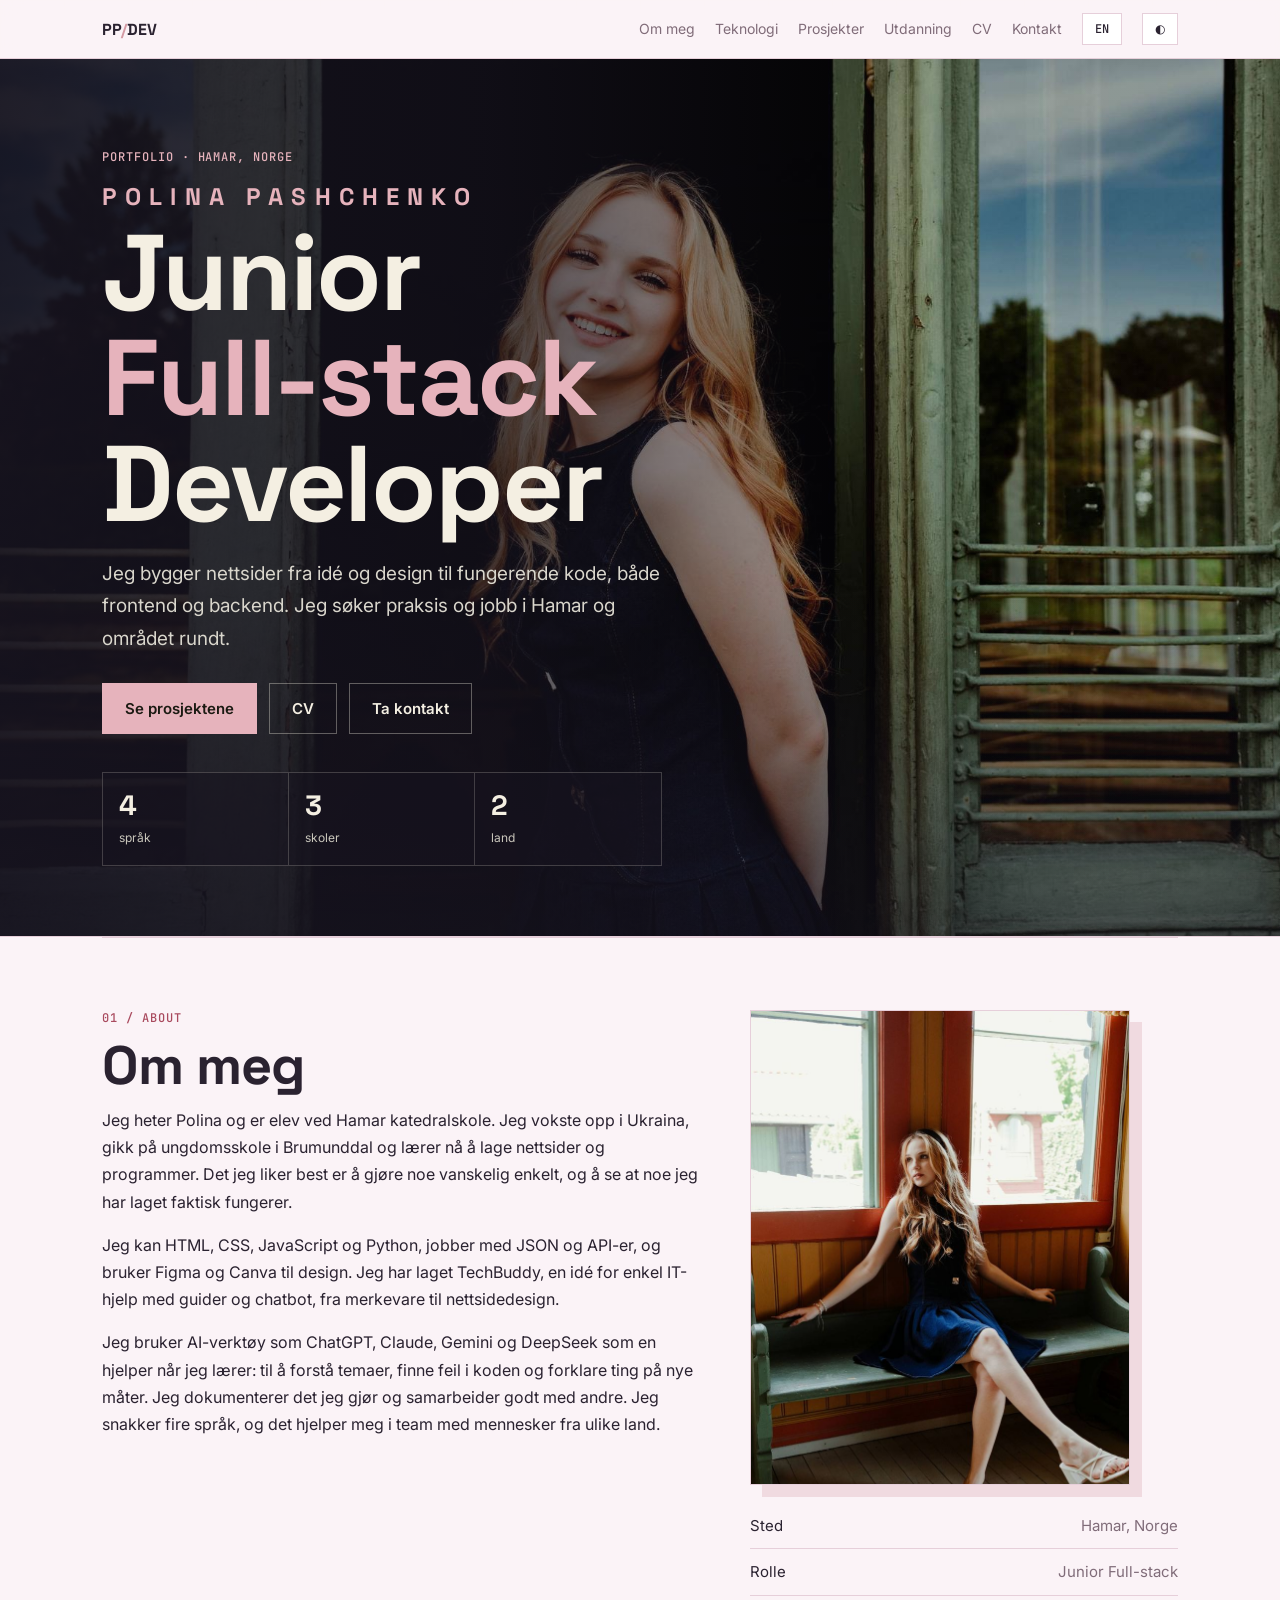
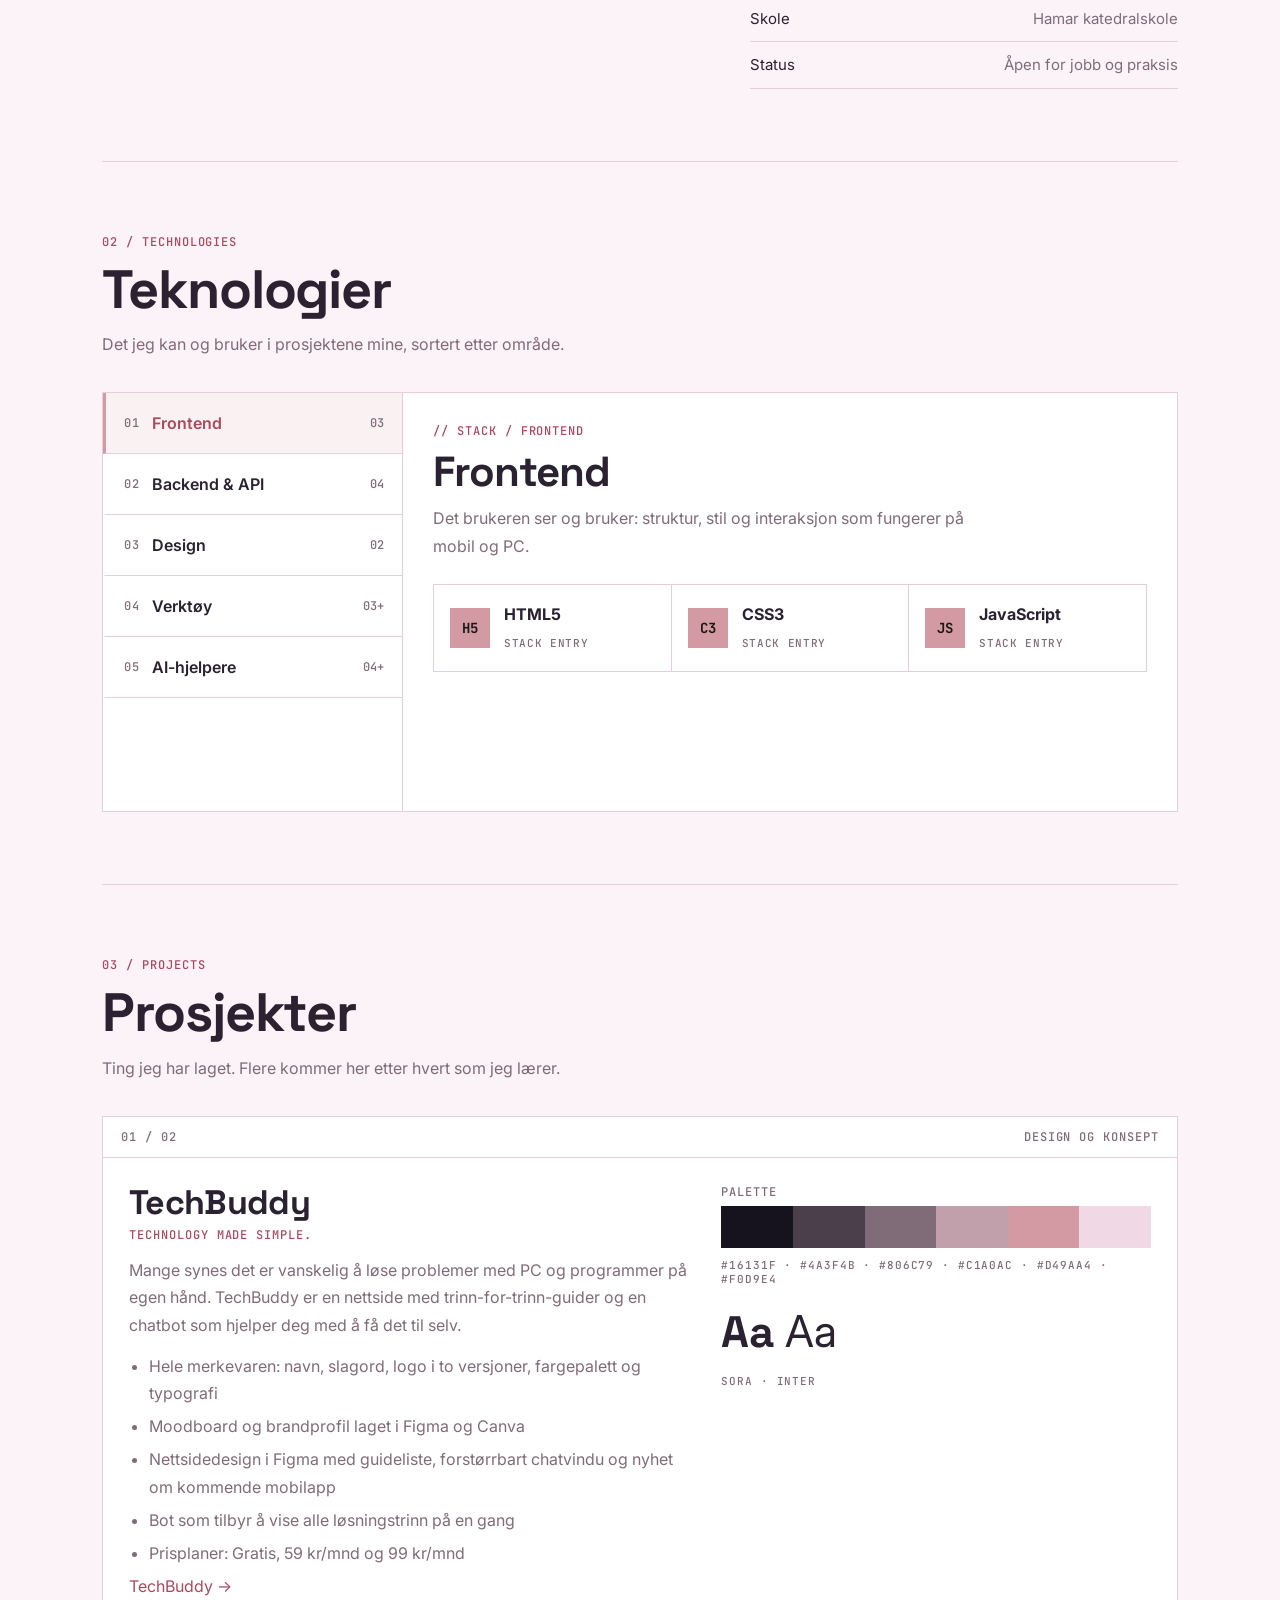
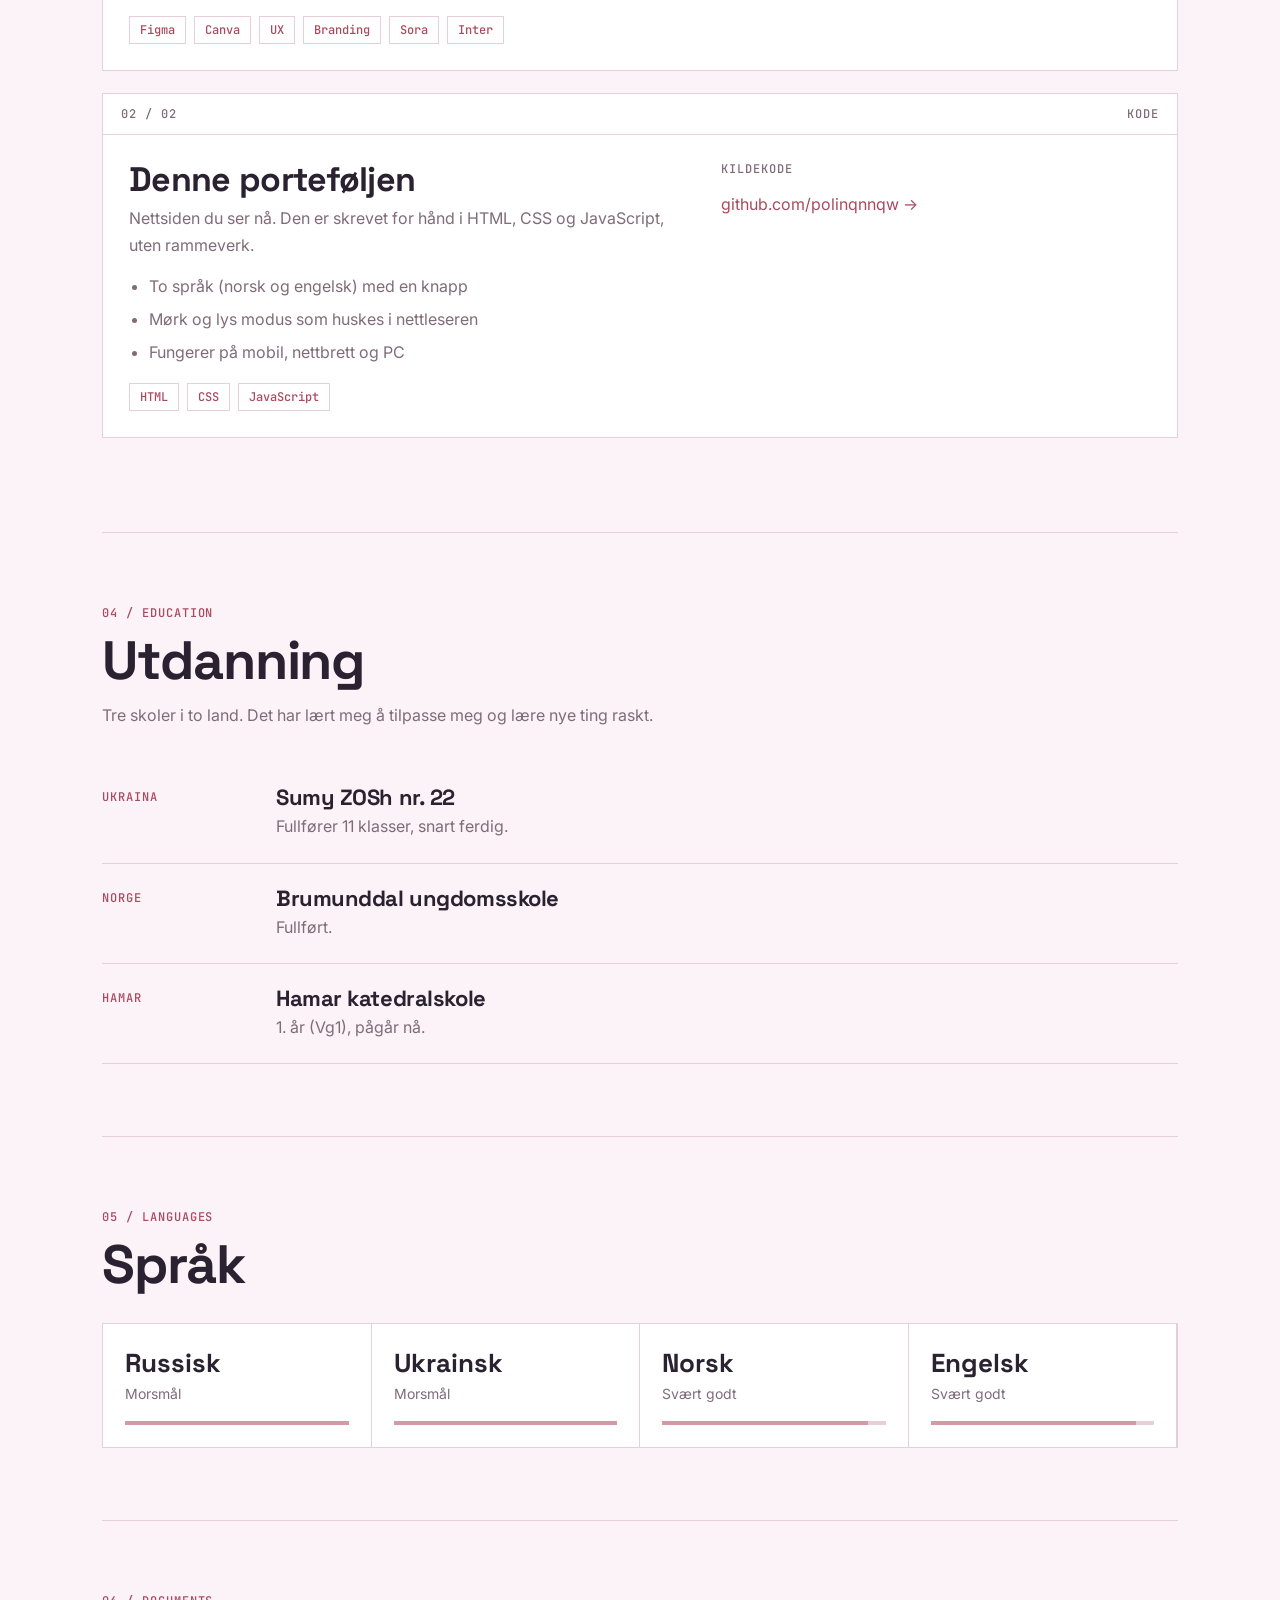
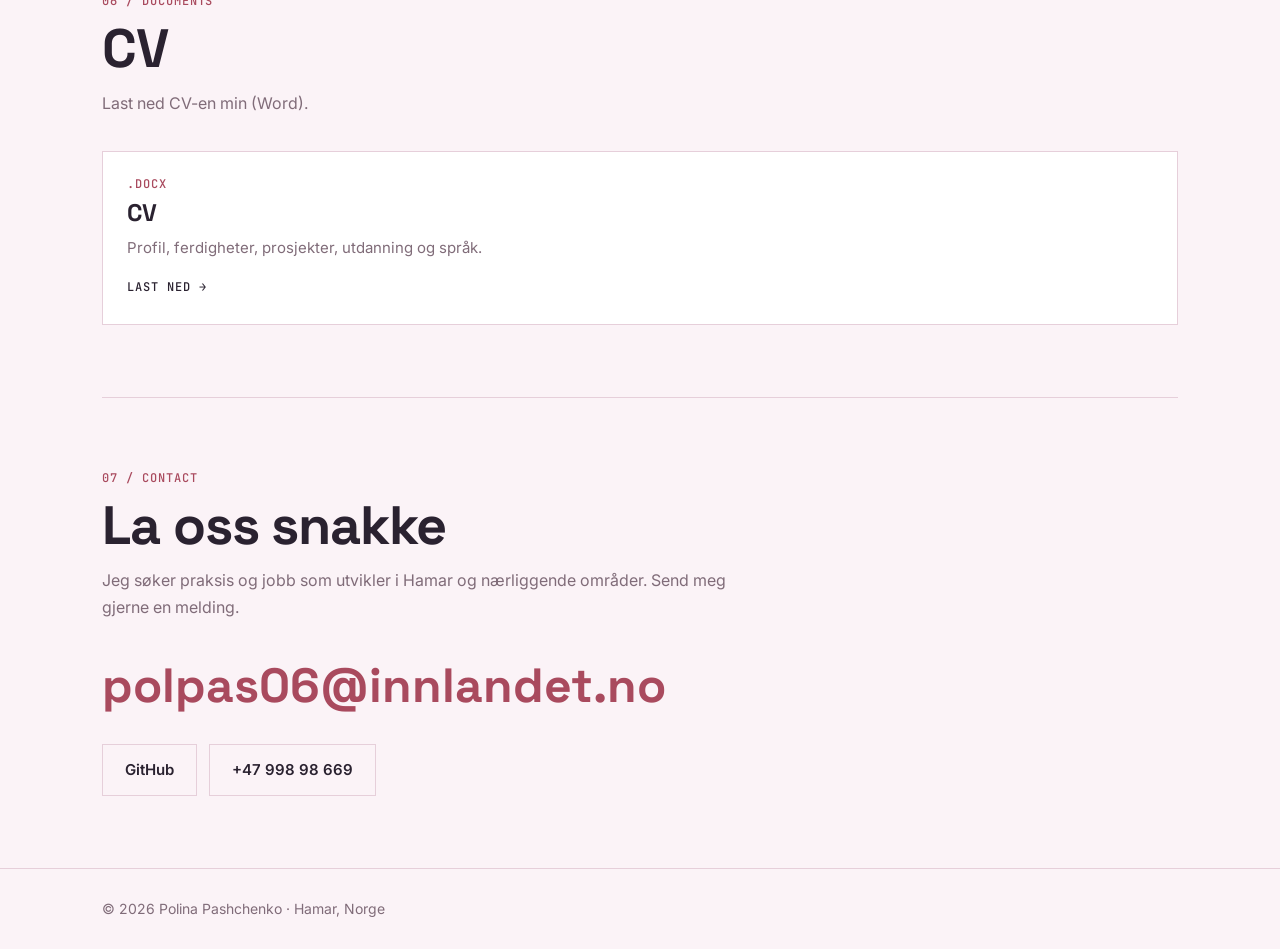
==== index.html @ cc91bf28 "portfolio update" ====
<!DOCTYPE html>
<html lang="no" data-theme="dark">
<head>
<meta charset="utf-8">
<meta name="viewport" content="width=device-width, initial-scale=1, viewport-fit=cover">
<title>Polina Pashchenko | Full-stack Developer</title>
<link href="https://fonts.googleapis.com/css2?family=Inter:wght@400;500;600&family=Space+Grotesk:wght@500;700&family=JetBrains+Mono:wght@400;500&display=swap" rel="stylesheet">
<link rel="stylesheet" href="css/style.css">
</head>
<body>
<nav><div class="wrap">
<a class="logo" href="#top">PP<span>/</span>DEV</a>
<a class="l" href="#about" data-no="Om meg" data-en="About"></a>
<a class="l" href="#tech" data-no="Teknologi" data-en="Technologies"></a>
<a class="l" href="#projects" data-no="Prosjekter" data-en="Projects"></a>
<a class="l" href="#edu" data-no="Utdanning" data-en="Education"></a>
<a class="l" href="#docs" data-no="CV" data-en="CV"></a>
<a class="l" href="#contact" data-no="Kontakt" data-en="Contact"></a>
<button class="btn" id="lang">EN</button><button class="btn" id="theme" aria-label="Theme">◐</button>
</div></nav>

<header class="hero" id="top"><div class="wrap">
<div class="m">Portfolio · Hamar, Norge</div>
<div class="name">Polina Pashchenko</div>
<h1>Junior<br><span>Full-stack</span><br>Developer</h1>
<p class="lead" data-no="Jeg bygger nettsider fra idé og design til fungerende kode, både frontend og backend. Jeg søker praksis og jobb i Hamar og området rundt." data-en="I build websites from idea and design to working code, on both frontend and backend. I am looking for an internship or job in Hamar and the surrounding area."></p>
<div class="cta"><a class="p" href="#projects" data-no="Se prosjektene" data-en="View projects"></a><a href="#docs" data-no="CV" data-en="CV"></a><a href="#contact" data-no="Ta kontakt" data-en="Contact"></a></div>
<div class="stats"><div><b>4</b><span data-no="språk" data-en="languages"></span></div><div><b>3</b><span data-no="skoler" data-en="schools"></span></div><div><b>2</b><span data-no="land" data-en="countries"></span></div></div>
</div></header>
<main class="wrap">

<section id="about"><div class="two">
<div>
<div class="m k">01 / about</div>
<h2 data-no="Om meg" data-en="About me"></h2>
<p data-no="Jeg heter Polina og er elev ved Hamar katedralskole. Jeg vokste opp i Ukraina, gikk på ungdomsskole i Brumunddal og lærer nå å lage nettsider og programmer. Det jeg liker best er å gjøre noe vanskelig enkelt, og å se at noe jeg har laget faktisk fungerer." data-en="My name is Polina and I am a student at Hamar katedralskole. I grew up in Ukraine, went to lower secondary school in Brumunddal and am now learning to build websites and programs. What I like most is making something difficult simple, and seeing that something I made actually works."></p>
<p data-no="Jeg kan HTML, CSS, JavaScript og Python, jobber med JSON og API-er, og bruker Figma og Canva til design. Jeg har laget TechBuddy, en idé for enkel IT-hjelp med guider og chatbot, fra merkevare til nettsidedesign." data-en="I know HTML, CSS, JavaScript and Python, work with JSON and APIs, and use Figma and Canva for design. I created TechBuddy, an idea for easy IT help with guides and a chatbot, from brand to website design."></p>
<p data-no="Jeg bruker AI-verktøy som ChatGPT, Claude, Gemini og DeepSeek som en hjelper når jeg lærer: til å forstå temaer, finne feil i koden og forklare ting på nye måter. Jeg dokumenterer det jeg gjør og samarbeider godt med andre. Jeg snakker fire språk, og det hjelper meg i team med mennesker fra ulike land." data-en="I use AI tools such as ChatGPT, Claude, Gemini and DeepSeek as a helper while learning: to understand topics, find bugs in code and get things explained in new ways. I document what I do and work well with others. I speak four languages, which helps me in teams with people from different countries."></p>
</div>
<div>
<div class="photo"><img src="images/about.jpg" alt="Polina Pashchenko"></div>
<div class="facts">
<div><span data-no="Sted" data-en="Location"></span><span>Hamar, Norge</span></div>
<div><span data-no="Rolle" data-en="Role"></span><span>Junior Full-stack</span></div>
<div><span data-no="Skole" data-en="School"></span><span>Hamar katedralskole</span></div>
<div><span data-no="Status" data-en="Status"></span><span data-no="Åpen for jobb og praksis" data-en="Open to work and internships"></span></div>
</div></div>
</div></section>

<section id="tech">
<div class="m k">02 / technologies</div>
<h2 data-no="Teknologier" data-en="Technologies"></h2>
<p class="sub" data-no="Det jeg kan og bruker i prosjektene mine, sortert etter område." data-en="What I know and use in my projects, grouped by area."></p>
<div class="tech">
<div class="tabs" id="tabs">
<button class="on" data-t="0"><span class="m">01</span><span>Frontend</span><em>03</em></button>
<button data-t="1"><span class="m">02</span><span>Backend &amp; API</span><em>04</em></button>
<button data-t="2"><span class="m">03</span><span data-no="Design" data-en="Design"></span><em>02</em></button>
<button data-t="3"><span class="m">04</span><span data-no="Verktøy" data-en="Tools"></span><em>03+</em></button>
<button data-t="4"><span class="m">05</span><span data-no="AI-hjelpere" data-en="AI helpers"></span><em>04+</em></button>
</div>
<div class="panels"><div class="panel"><div class="m k">// stack / frontend</div><h3>Frontend</h3><p data-no="Det brukeren ser og bruker: struktur, stil og interaksjon som fungerer på mobil og PC." data-en="What the user sees and uses: structure, style and interaction that work on phone and desktop."></p><div class="tiles"><div class="tile"><i>H5</i><div><b>HTML5</b><span>STACK ENTRY</span></div></div><div class="tile"><i>C3</i><div><b>CSS3</b><span>STACK ENTRY</span></div></div><div class="tile"><i>JS</i><div><b>JavaScript</b><span>STACK ENTRY</span></div></div></div></div><div class="panel" hidden><div class="m k">// stack / backend</div><h3>Backend &amp; API</h3><p data-no="Det som skjer bak kulissene: logikk i Python, data i JSON, testing av API-er med Postman og kobling mot AI via OpenAI API." data-en="What happens behind the scenes: logic in Python, data in JSON, testing APIs with Postman and connecting to AI through the OpenAI API."></p><div class="tiles"><div class="tile"><i>Py</i><div><b>Python</b><span>STACK ENTRY</span></div></div><div class="tile"><i>{}</i><div><b>JSON</b><span>STACK ENTRY</span></div></div><div class="tile"><i>Pm</i><div><b>Postman</b><span>STACK ENTRY</span></div></div><div class="tile"><i>AI</i><div><b>OpenAI API</b><span>STACK ENTRY</span></div></div></div></div><div class="panel" hidden><div class="m k">// stack / design</div><h3>Design</h3><p data-no="Fra fargepalett og typografi til prototyper og ferdige visuelle profiler." data-en="From colour palette and typography to prototypes and finished visual identities."></p><div class="tiles"><div class="tile"><i>Fg</i><div><b>Figma</b><span>STACK ENTRY</span></div></div><div class="tile"><i>Cv</i><div><b>Canva</b><span>STACK ENTRY</span></div></div></div></div><div class="panel" hidden><div class="m k">// stack / tools</div><h3 data-no="Verktøy" data-en="Tools">Verktøy</h3><p data-no="Det jeg bruker til å skrive, versjonere og dele koden min. Og flere til." data-en="What I use to write, version and share my code. And more."></p><div class="tiles"><div class="tile"><i>VS</i><div><b>VS Code</b><span>STACK ENTRY</span></div></div><div class="tile"><i>Gt</i><div><b>Git</b><span>STACK ENTRY</span></div></div><div class="tile"><i>GH</i><div><b>GitHub</b><span>STACK ENTRY</span></div></div><div class="tile"><i>+</i><div><b>og flere</b><span>STACK ENTRY</span></div></div></div></div><div class="panel" hidden><div class="m k">// stack / ai</div><h3 data-no="AI-hjelpere" data-en="AI helpers">AI-hjelpere</h3><p data-no="Jeg bruker AI som lærer og assistent: til å forstå temaer, feilsøke og få forklaringer. Jeg sjekker alltid svarene selv." data-en="I use AI as a tutor and assistant: to understand topics, debug and get explanations. I always check the answers myself."></p><div class="tiles"><div class="tile"><i>GPT</i><div><b>ChatGPT</b><span>STUDY HELPER</span></div></div><div class="tile"><i>Cl</i><div><b>Claude</b><span>STUDY HELPER</span></div></div><div class="tile"><i>Gm</i><div><b>Gemini</b><span>STUDY HELPER</span></div></div><div class="tile"><i>DS</i><div><b>DeepSeek</b><span>STUDY HELPER</span></div></div><div class="tile"><i>+</i><div><b>og flere</b><span>MORE</span></div></div></div></div></div></div></section>

<section id="projects">
<div class="m k">03 / projects</div>
<h2 data-no="Prosjekter" data-en="Projects"></h2>
<p class="sub" data-no="Ting jeg har laget. Flere kommer her etter hvert som jeg lærer." data-en="Things I have made. More will be added here as I learn."></p>
<div class="proj"><div class="head m"><span>01 / 02</span><span data-no="Design og konsept" data-en="Design and concept"></span></div>
<div class="body"><div>
<h3>TechBuddy</h3><p class="m" style="color:var(--a2)">Technology made simple.</p>
<p data-no="Mange synes det er vanskelig å løse problemer med PC og programmer på egen hånd. TechBuddy er en nettside med trinn-for-trinn-guider og en chatbot som hjelper deg med å få det til selv." data-en="Many people find it hard to solve computer and software problems on their own. TechBuddy is a website with step-by-step guides and a chatbot that helps you get it done yourself."></p>
<ul><li data-no="Hele merkevaren: navn, slagord, logo i to versjoner, fargepalett og typografi" data-en="The whole brand: name, slogan, logo in two versions, colour palette and typography"></li>
<li data-no="Moodboard og brandprofil laget i Figma og Canva" data-en="Moodboard and brand profile made in Figma and Canva"></li>
<li data-no="Nettsidedesign i Figma med guideliste, forstørrbart chatvindu og nyhet om kommende mobilapp" data-en="Website design in Figma with a guide list, an enlargeable chat window and a news item about the upcoming mobile app"></li>
<li data-no="Bot som tilbyr å vise alle løsningstrinn på en gang" data-en="A bot that offers to show all solution steps at once"></li>
<li data-no="Prisplaner: Gratis, 59 kr/mnd og 99 kr/mnd" data-en="Pricing plans: Free, 59 kr/month and 99 kr/month"></li></ul>
<p><a href="TECHBUDDY-LENKE-HER">TechBuddy →</a></p><div class="chips"><span>Figma</span><span>Canva</span><span>UX</span><span>Branding</span><span>Sora</span><span>Inter</span></div>
</div><div>
<div class="m" style="color:var(--muted)">PALETTE</div>
<div class="swatch"><i style="background:#16131F"></i><i style="background:#4A3F4B"></i><i style="background:#806C79"></i><i style="background:#C1A0AC"></i><i style="background:#D49AA4"></i><i style="background:#F0D9E4"></i></div>
<p class="m" style="font-size:11px">#16131F · #4A3F4B · #806C79 · #C1A0AC · #D49AA4 · #F0D9E4</p>
<p style="margin-top:18px;font:700 44px 'Space Grotesk';color:var(--text)">Aa <span style="font:400 44px Inter">Aa</span></p>
<p class="m" style="font-size:11px">Sora · Inter</p>
</div></div></div>

<div class="proj"><div class="head m"><span>02 / 02</span><span data-no="Kode" data-en="Code"></span></div>
<div class="body"><div>
<h3 data-no="Denne porteføljen" data-en="This portfolio"></h3>
<p data-no="Nettsiden du ser nå. Den er skrevet for hånd i HTML, CSS og JavaScript, uten rammeverk." data-en="The website you are looking at now. It is written by hand in HTML, CSS and JavaScript, without frameworks."></p>
<ul><li data-no="To språk (norsk og engelsk) med en knapp" data-en="Two languages (Norwegian and English) with one button"></li><li data-no="Mørk og lys modus som huskes i nettleseren" data-en="Dark and light mode remembered in the browser"></li><li data-no="Fungerer på mobil, nettbrett og PC" data-en="Works on phone, tablet and desktop"></li></ul>
<div class="chips"><span>HTML</span><span>CSS</span><span>JavaScript</span></div>
</div><div><p class="m" style="color:var(--muted)" data-no="Kildekode" data-en="Source code"></p><p><a href="https://github.com/polinqnnqw">github.com/polinqnnqw →</a></p></div></div></div>
</section>

<section id="edu">
<div class="m k">04 / education</div>
<h2 data-no="Utdanning" data-en="Education"></h2>
<p class="sub" data-no="Tre skoler i to land. Det har lært meg å tilpasse meg og lære nye ting raskt." data-en="Three schools in two countries. It has taught me to adapt and learn new things fast."></p>
<div class="line"><div class="m">Ukraina</div><div><h3 data-no="Sumy ZOSh nr. 22" data-en="Sumy school No. 22 (ZOSh)"></h3><p data-no="Fullfører 11 klasser, snart ferdig." data-en="Completing 11 years of school, almost done."></p></div></div>
<div class="line"><div class="m">Norge</div><div><h3>Brumunddal ungdomsskole</h3><p data-no="Fullført." data-en="Completed."></p></div></div>
<div class="line"><div class="m">Hamar</div><div><h3>Hamar katedralskole</h3><p data-no="1. år (Vg1), pågår nå." data-en="First year (Vg1), currently studying here."></p></div></div>
</section>

<section id="lang">
<div class="m k">05 / languages</div>
<h2 data-no="Språk" data-en="Languages"></h2>
<div class="langs" style="margin-top:28px">
<div><b data-no="Russisk" data-en="Russian"></b><span data-no="Morsmål" data-en="Native"></span><i style="--w:100%"></i></div>
<div><b data-no="Ukrainsk" data-en="Ukrainian"></b><span data-no="Morsmål" data-en="Native"></span><i style="--w:100%"></i></div>
<div><b data-no="Norsk" data-en="Norwegian"></b><span data-no="Svært godt" data-en="Very good"></span><i style="--w:92%"></i></div>
<div><b data-no="Engelsk" data-en="English"></b><span data-no="Svært godt" data-en="Very good"></span><i style="--w:92%"></i></div>
</div></section>

<section id="docs">
<div class="m k">06 / documents</div>
<h2 data-no="CV" data-en="CV"></h2>
<p class="sub" data-no="Last ned CV-en min (Word)." data-en="Download my CV (Word)."></p>
<div class="docs">
<a class="doc" href="CV_Polina_Pashchenko.docx" download><div class="m" style="color:var(--a2)">.DOCX</div><h3>CV</h3><p data-no="Profil, ferdigheter, prosjekter, utdanning og språk." data-en="Profile, skills, projects, education and languages."></p><span class="m" data-no="Last ned →" data-en="Download →"></span></a>
</div></section>

<section id="contact">
<div class="m k">07 / contact</div>
<h2 data-no="La oss snakke" data-en="Let’s talk"></h2>
<p class="sub" data-no="Jeg søker praksis og jobb som utvikler i Hamar og nærliggende områder. Send meg gjerne en melding." data-en="I am looking for an internship or job as a developer in Hamar and nearby areas. Feel free to message me."></p>
<p><a class="big" href="mailto:polpas06@innlandet.no">polpas06@innlandet.no</a></p>
<div class="cta"><a href="https://github.com/polinqnnqw">GitHub</a><a href="tel:+4799898669">+47 998 98 669</a></div>
</section>
</main>
<footer><div class="wrap">© 2026 Polina Pashchenko · Hamar, Norge</div></footer>

<script src="js/script.js"></script>
</body>
</html>
---- css/style.css ----
:root{--bg:#16131F;--bg2:#211b2c;--line:#4A3F4B;--text:#F0D9E4;--muted:#a8949f;--a:#D49AA4;--a2:#E6B3BC;--p:#C1A0AC;box-sizing:border-box;padding-top:env(safe-area-inset-top,0px);padding-bottom:env(safe-area-inset-bottom,0px)}
:root[data-theme="light"]{--bg:#FBF3F7;--bg2:#fff;--line:#e6cfda;--text:#2a2230;--muted:#806C79;--a:#D49AA4;--a2:#A94A5E;--p:#806C79}
*{box-sizing:border-box}
html{scroll-behavior:smooth;scroll-padding-top:70px}
body{margin:0;background:var(--bg);color:var(--text);font:16px/1.7 Inter,system-ui,sans-serif;background-image:linear-gradient(var(--line) 1px,transparent 1px),linear-gradient(90deg,var(--line) 1px,transparent 1px);background-size:64px 64px;background-attachment:fixed}
body::before{content:"";position:fixed;inset:0;background:var(--bg);opacity:.93;z-index:-1}
h1,h2,h3{font-family:"Space Grotesk",Inter,sans-serif;margin:0;line-height:1.1;letter-spacing:-.02em}
a{color:var(--a2);text-decoration:none}
.m{font:500 12px "JetBrains Mono",ui-monospace,monospace;letter-spacing:.08em;text-transform:uppercase}
.wrap{max-width:1120px;margin:0 auto;padding:0 22px}
nav{position:sticky;top:0;z-index:9;background:color-mix(in srgb,var(--bg) 90%,transparent);backdrop-filter:blur(10px);border-bottom:1px solid var(--line)}
nav .wrap{display:flex;align-items:center;gap:20px;height:58px}
.logo{font:700 16px "Space Grotesk";color:var(--text);margin-right:auto}.logo span{color:var(--a)}
nav a.l{color:var(--muted);font-size:14px}nav a.l:hover{color:var(--text)}
.btn{font:500 12px "JetBrains Mono",monospace;border:1px solid var(--line);background:var(--bg2);color:var(--text);padding:7px 12px;cursor:pointer}
.btn:hover{border-color:var(--a)}
@media(max-width:860px){nav a.l{display:none}}
.cta{display:flex;gap:12px;flex-wrap:wrap;margin-top:28px}
.cta a{padding:12px 22px;font-weight:600;font-size:15px;border:1px solid var(--line);color:var(--text)}
.cta a.p{background:var(--a);border-color:var(--a);color:#1b1a12}
.hero{position:relative;min-height:min(92vh,860px);display:flex;align-items:center;background:#16131F url(../images/hero.jpg) 72% 30%/cover no-repeat;color:#F4EFE2;border-bottom:1px solid var(--line)}
.hero::before{content:"";position:absolute;inset:0;background:linear-gradient(90deg,rgba(22,19,31,.92) 0%,rgba(22,19,31,.7) 38%,rgba(22,19,31,.05) 72%),linear-gradient(0deg,rgba(22,19,31,.55),transparent 40%)}
@media(max-width:860px){.hero{background-position:68% 20%}.hero::before{background:linear-gradient(0deg,rgba(22,19,31,.95) 10%,rgba(22,19,31,.45) 70%)}.hero{align-items:flex-end}}
.hero .wrap{position:relative;width:100%;padding-top:90px;padding-bottom:70px}
.hero .m{color:#E6B3BC}
.hero .name{font:700 clamp(15px,2.4vw,24px) "Space Grotesk";letter-spacing:.34em;text-transform:uppercase;color:#E6B3BC;margin:16px 0 8px}
h1{font-size:clamp(44px,8.4vw,112px);font-weight:700;line-height:.98;margin:0 0 22px;max-width:860px}
h1 span{color:#E6B3BC}
.lead{color:#d9d6cc;font-size:19px;max-width:560px}
.hero .cta a{color:#F4EFE2;border-color:rgba(244,239,226,.35)}
.hero .cta a.p{color:#1b1a12;border-color:#E6B3BC;background:#E6B3BC}
.hero .stats{background:rgba(22,19,31,.6);border-color:rgba(244,239,226,.2)}
.hero .stats div{border-color:rgba(244,239,226,.2)}.hero .stats span{color:#c9c6bb}
.stats{display:grid;grid-template-columns:repeat(3,1fr);margin-top:38px;border:1px solid var(--line);background:var(--bg2);max-width:560px}
.stats div{padding:14px 16px;border-right:1px solid var(--line)}.stats div:last-child{border:0}
.stats b{display:block;font:700 28px "Space Grotesk"}.stats span{color:var(--muted);font-size:12px}
.win{border:1px solid var(--line);background:var(--bg2);}
.win .bar{display:flex;gap:7px;align-items:center;padding:10px 14px;border-bottom:1px solid var(--line)}
.win .bar i{width:9px;height:9px;border-radius:50%;border:1px solid var(--muted)}.win .bar i:first-child{background:var(--a);border-color:var(--a)}
.win .bar .m{margin-left:auto;color:var(--muted)}
.win pre{margin:0;padding:18px;font:13px/1.8 "JetBrains Mono",monospace;color:var(--muted);overflow-x:auto}
.win pre b{color:var(--a2);font-weight:500}.win pre u{text-decoration:none;color:var(--text)}
section{padding:72px 0;border-top:1px solid var(--line)}
.k{color:var(--a2);margin-bottom:10px}
h2{font-size:clamp(32px,5vw,54px);margin-bottom:12px}
.sub{color:var(--muted);max-width:640px;margin:0 0 34px}
.two{display:grid;grid-template-columns:1.4fr 1fr;gap:48px}
@media(max-width:860px){.two{grid-template-columns:1fr}}
.two p{margin:0 0 16px}
.photo{aspect-ratio:4/5;max-width:380px;border:1px solid var(--line);margin-bottom:18px;overflow:hidden;box-shadow:12px 12px 0 color-mix(in srgb,var(--a) 28%,transparent)}
.photo img{width:100%;height:100%;object-fit:cover;object-position:50% 12%}
.facts div{display:flex;justify-content:space-between;gap:12px;padding:10px 0;border-bottom:1px solid var(--line);font-size:15px}
.facts span:last-child{color:var(--muted);text-align:right}
.tech{display:grid;grid-template-columns:300px 1fr;border:1px solid var(--line);background:var(--bg2);min-height:420px}
@media(max-width:860px){.tech{grid-template-columns:1fr}}
.tabs{border-right:1px solid var(--line)}
@media(max-width:860px){.tabs{border-right:0;border-bottom:1px solid var(--line);display:flex;overflow-x:auto}}
.tabs button{display:flex;gap:12px;align-items:center;width:100%;padding:20px 18px;background:none;border:0;border-bottom:1px solid var(--line);border-left:3px solid transparent;color:var(--text);font:600 16px Inter;text-align:left;cursor:pointer;white-space:nowrap}
.tabs button .m{color:var(--muted)}.tabs button em{margin-left:auto;font:500 12px "JetBrains Mono";color:var(--muted);font-style:normal}
.tabs button.on{background:color-mix(in srgb,var(--a) 14%,transparent);border-left-color:var(--a);color:var(--a2)}
.panel{padding:30px}
.panel h3{font-size:clamp(28px,4vw,42px);margin:6px 0 10px}
.panel>p{color:var(--muted);margin:0 0 24px;max-width:560px}
.tiles{display:grid;grid-template-columns:repeat(auto-fill,minmax(210px,1fr));border-top:1px solid var(--line);border-left:1px solid var(--line)}
.tile{border-right:1px solid var(--line);border-bottom:1px solid var(--line);padding:16px;display:flex;gap:14px;align-items:center}
.tile i{width:40px;height:40px;display:grid;place-items:center;background:var(--a);color:#1b1a12;font:700 14px "JetBrains Mono",monospace;font-style:normal;flex:none}
.tile b{display:block;font-size:16px}.tile span{font:500 11px "JetBrains Mono";color:var(--muted);letter-spacing:.06em}
.proj{border:1px solid var(--line);background:var(--bg2);margin-bottom:22px}
.proj .head{display:flex;justify-content:space-between;gap:12px;padding:12px 18px;border-bottom:1px solid var(--line);color:var(--muted)}
.proj .body{padding:26px;display:grid;grid-template-columns:1.3fr 1fr;gap:34px}
@media(max-width:860px){.proj .body{grid-template-columns:1fr}}
.proj h3{font-size:34px;margin-bottom:6px}
.proj p{margin:0 0 14px;color:var(--muted)}
.proj ul{margin:0;padding-left:20px;color:var(--muted)}.proj li{margin-bottom:6px}
.chips{display:flex;flex-wrap:wrap;gap:8px;margin-top:16px}
.chips span{font:500 12px "JetBrains Mono";padding:5px 10px;border:1px solid var(--line);color:var(--a2)}
.swatch{display:flex;height:42px;margin:6px 0 10px}.swatch i{flex:1}
.line{display:grid;grid-template-columns:150px 1fr;gap:24px;padding:22px 0;border-bottom:1px solid var(--line)}
@media(max-width:700px){.line{grid-template-columns:1fr;gap:4px}}
.line .m{color:var(--a2);padding-top:4px}.line h3{font-size:22px;margin-bottom:4px}.line p{margin:0;color:var(--muted)}
.langs{display:grid;grid-template-columns:repeat(auto-fit,minmax(240px,1fr));gap:0;border:1px solid var(--line);background:var(--bg2)}
.langs div{padding:22px;border-right:1px solid var(--line)}
.langs b{display:block;font:700 26px "Space Grotesk"}.langs span{color:var(--muted);font-size:14px}
.langs i{display:block;height:4px;background:var(--line);margin-top:14px}.langs i::after{content:"";display:block;height:100%;background:var(--a);width:var(--w)}
.docs{display:grid;grid-template-columns:repeat(auto-fit,minmax(260px,1fr));gap:18px}
.doc{border:1px solid var(--line);background:var(--bg2);padding:24px;color:var(--text);display:block}
.doc:hover{border-color:var(--a)}.doc h3{font-size:24px;margin:8px 0}.doc p{color:var(--muted);margin:0 0 12px;font-size:15px}
.big{font:700 clamp(24px,5vw,48px) "Space Grotesk";word-break:break-all}
footer{padding:28px 0;border-top:1px solid var(--line);color:var(--muted);font-size:14px}
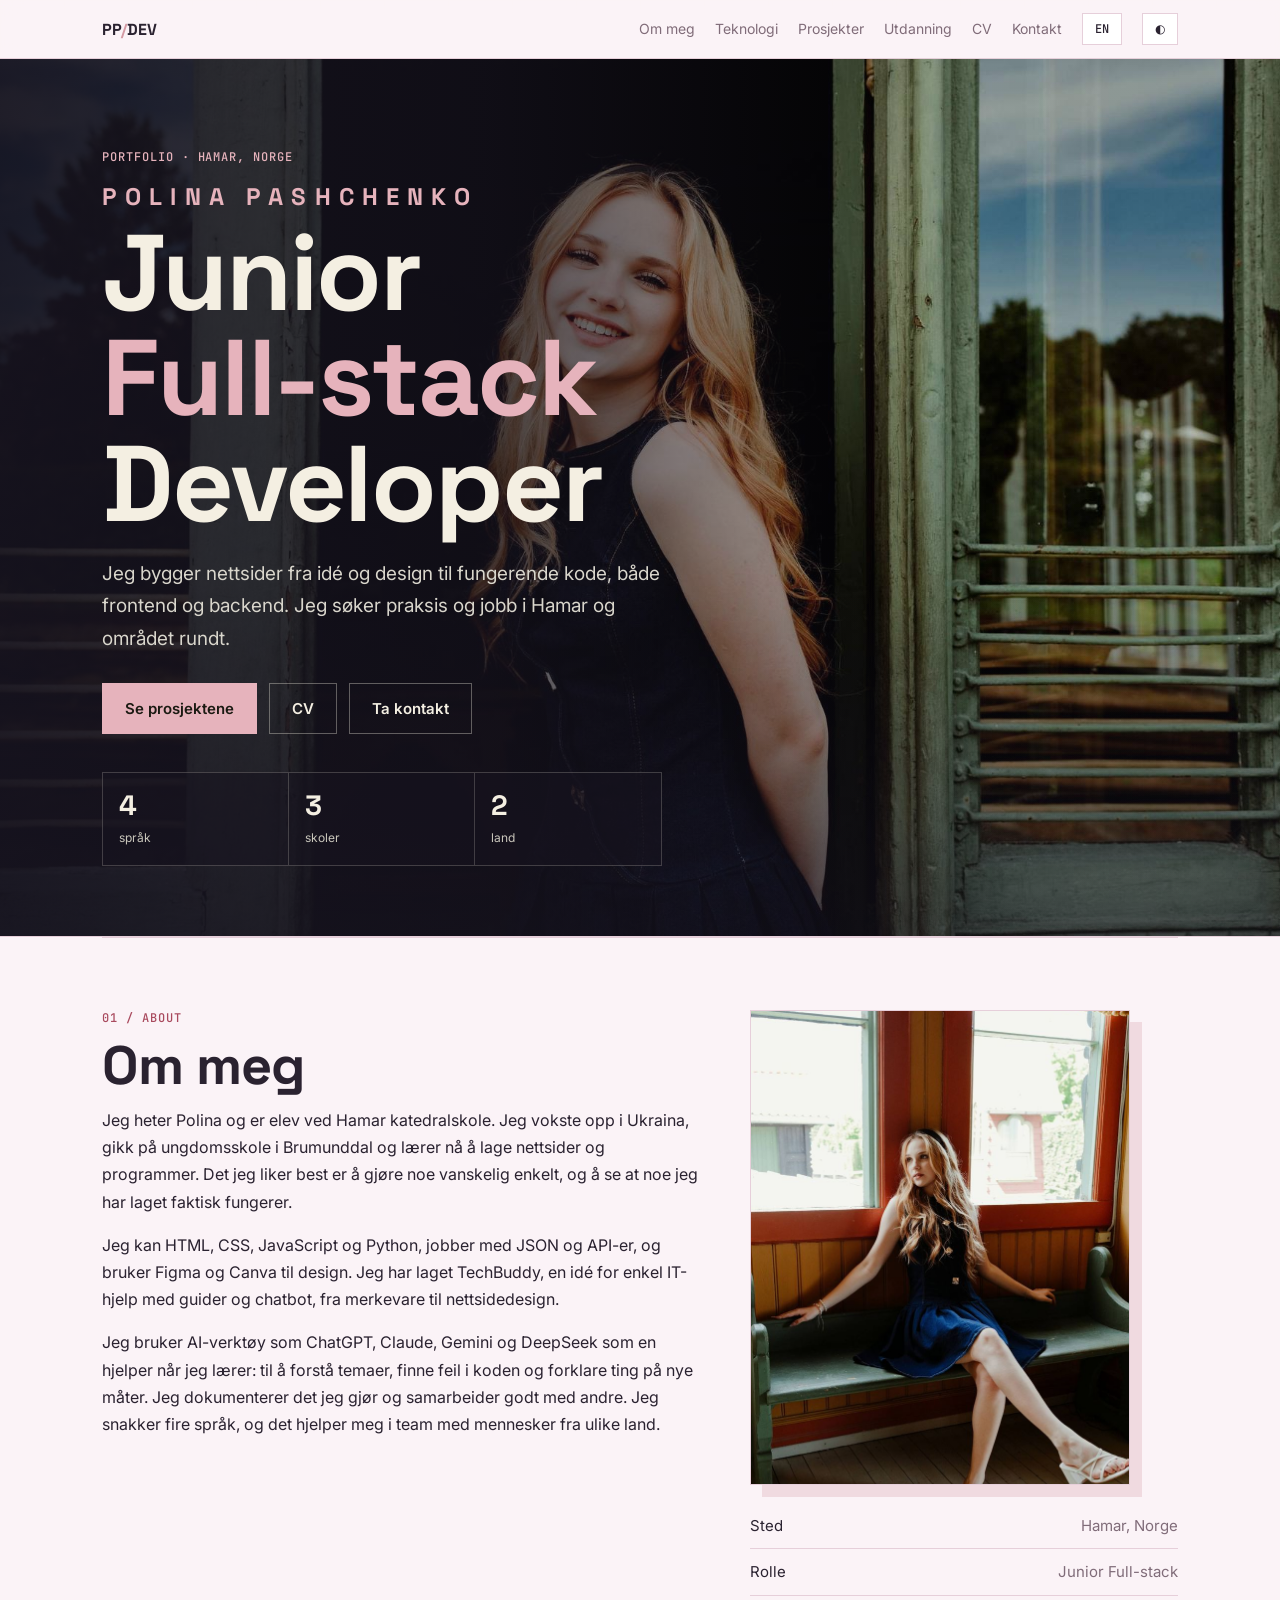
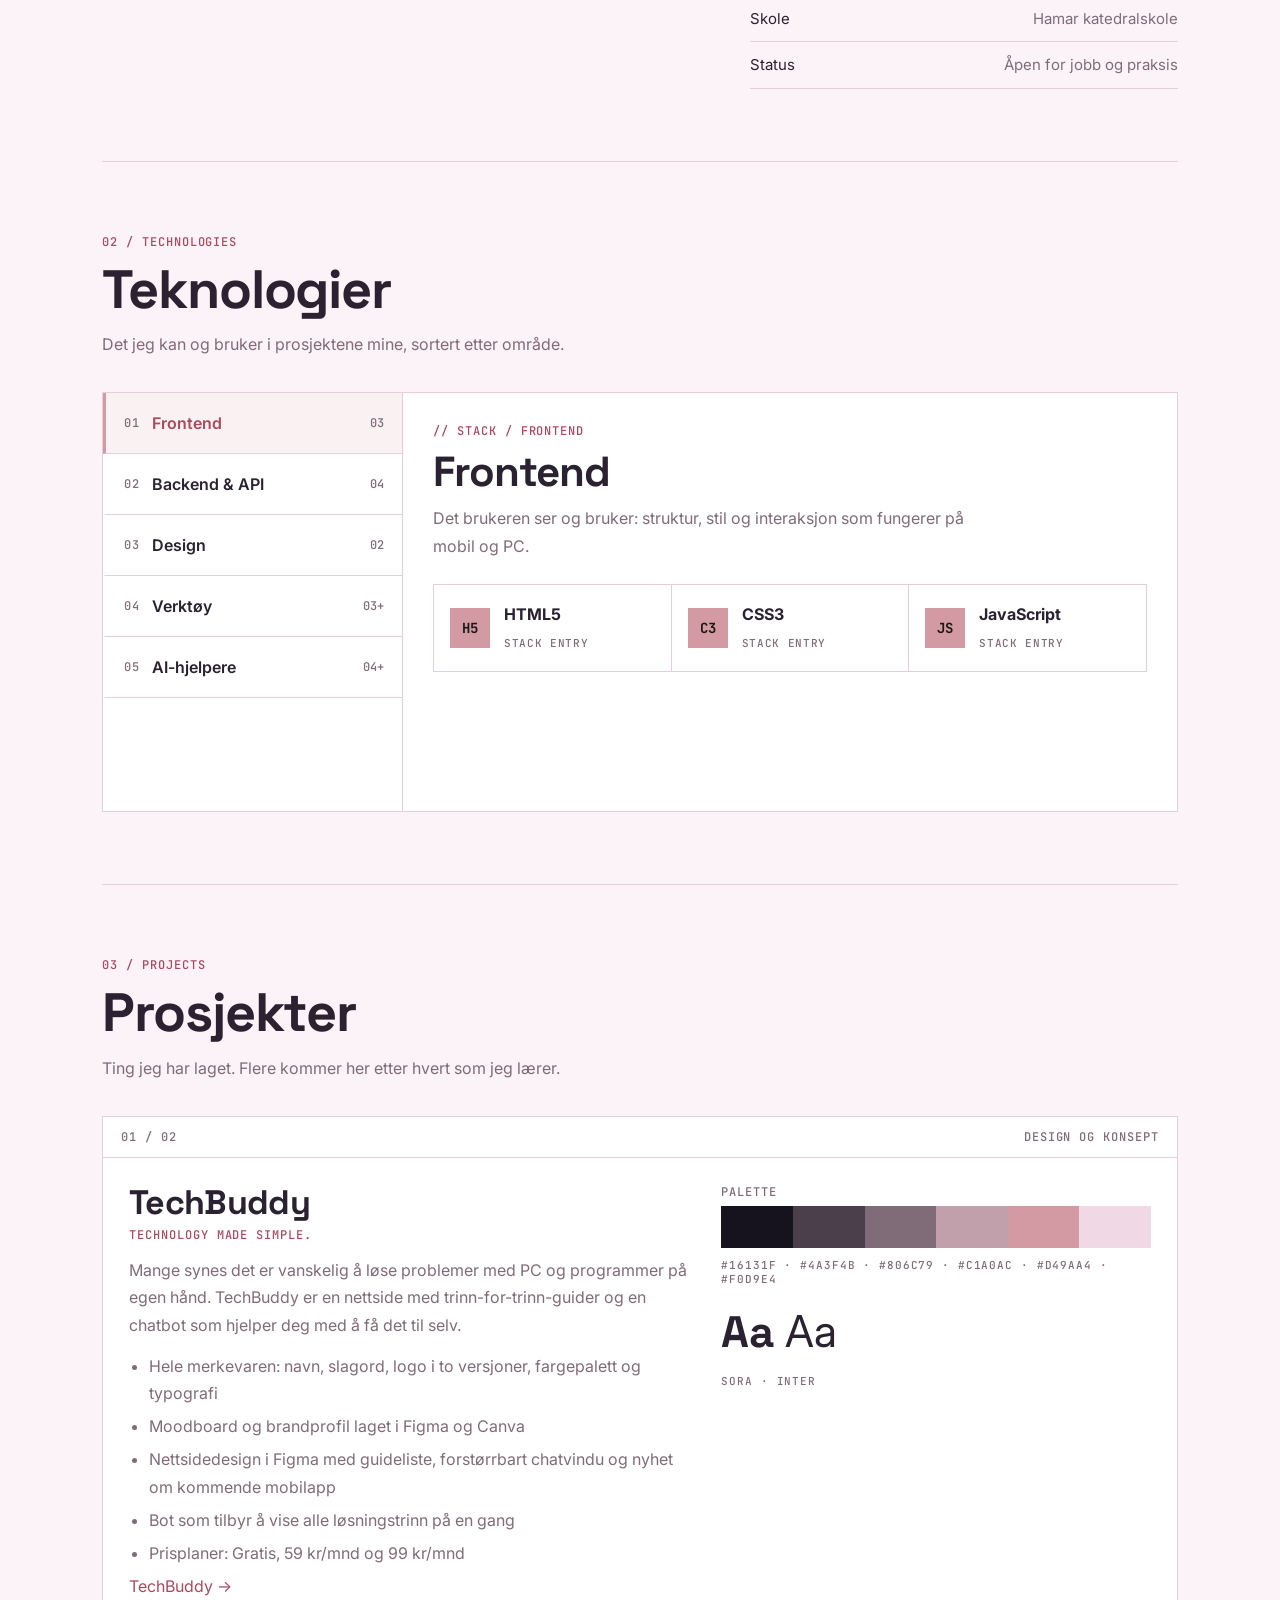
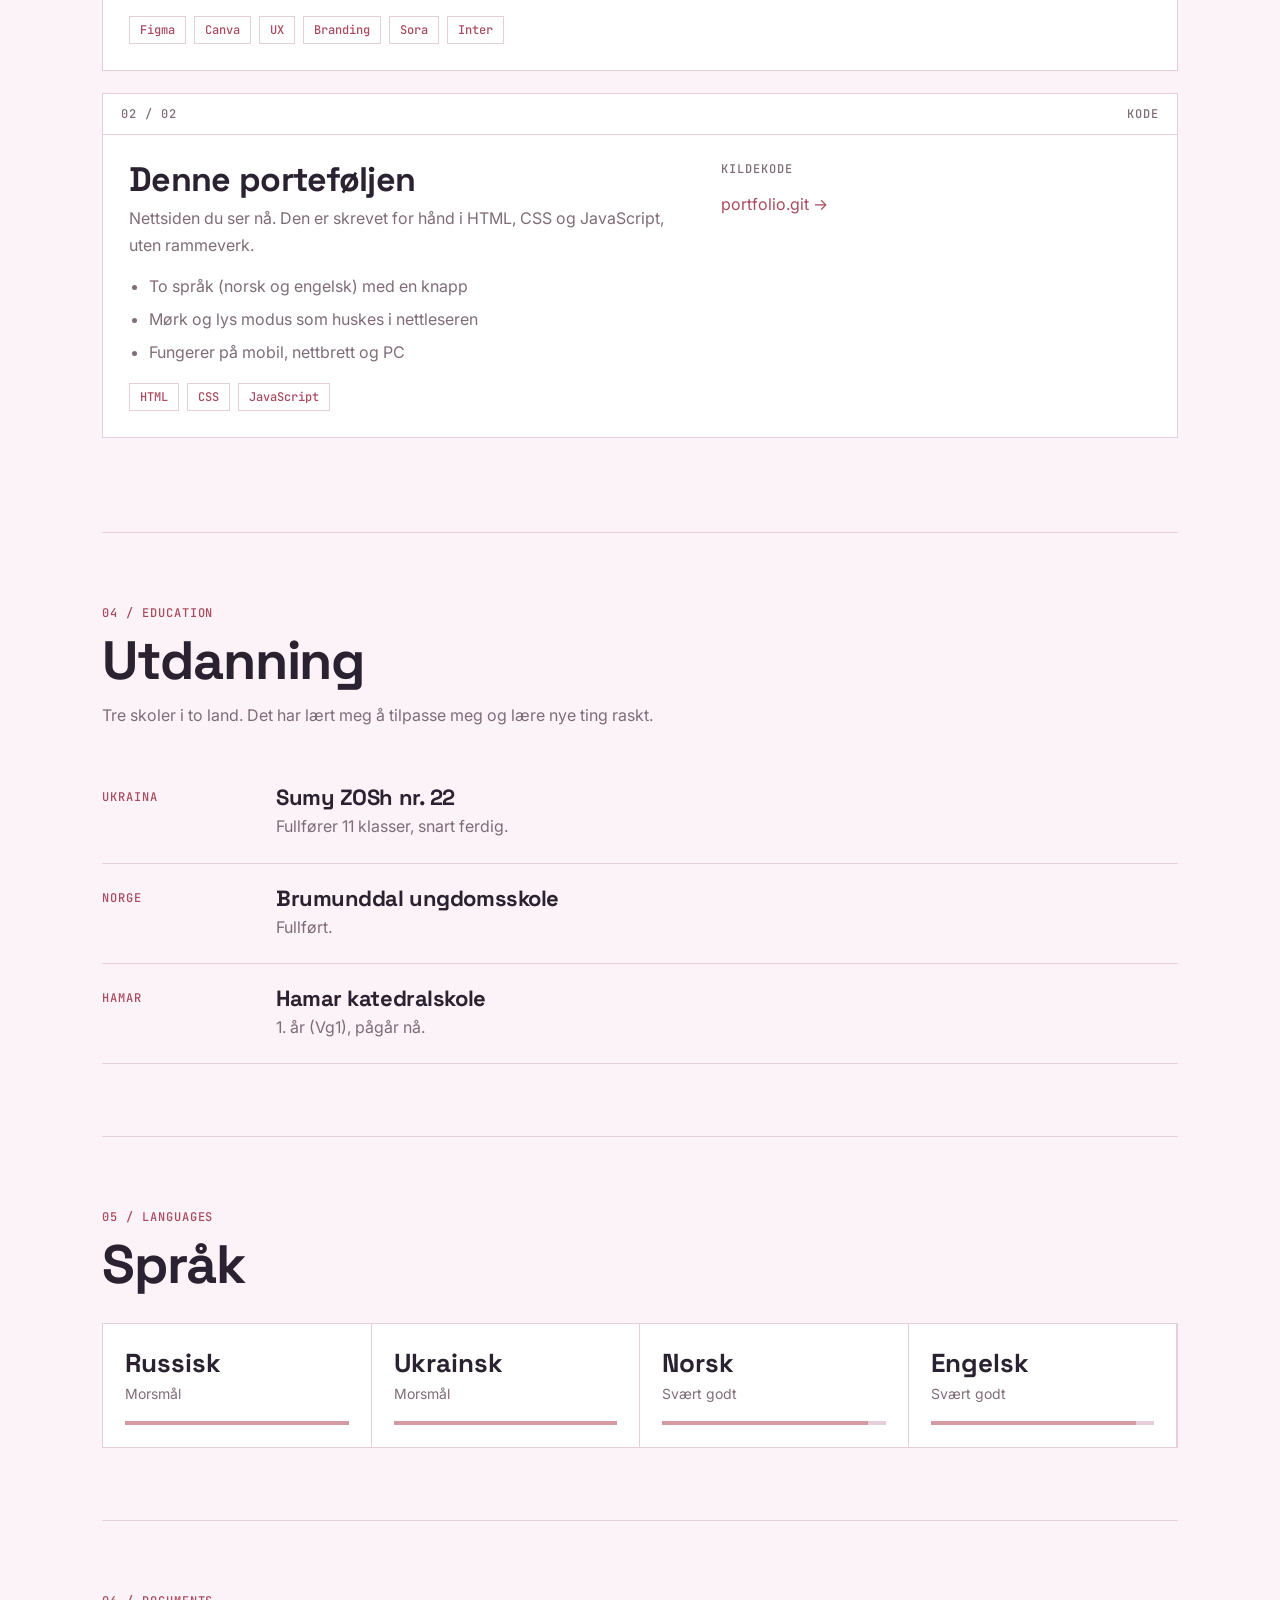
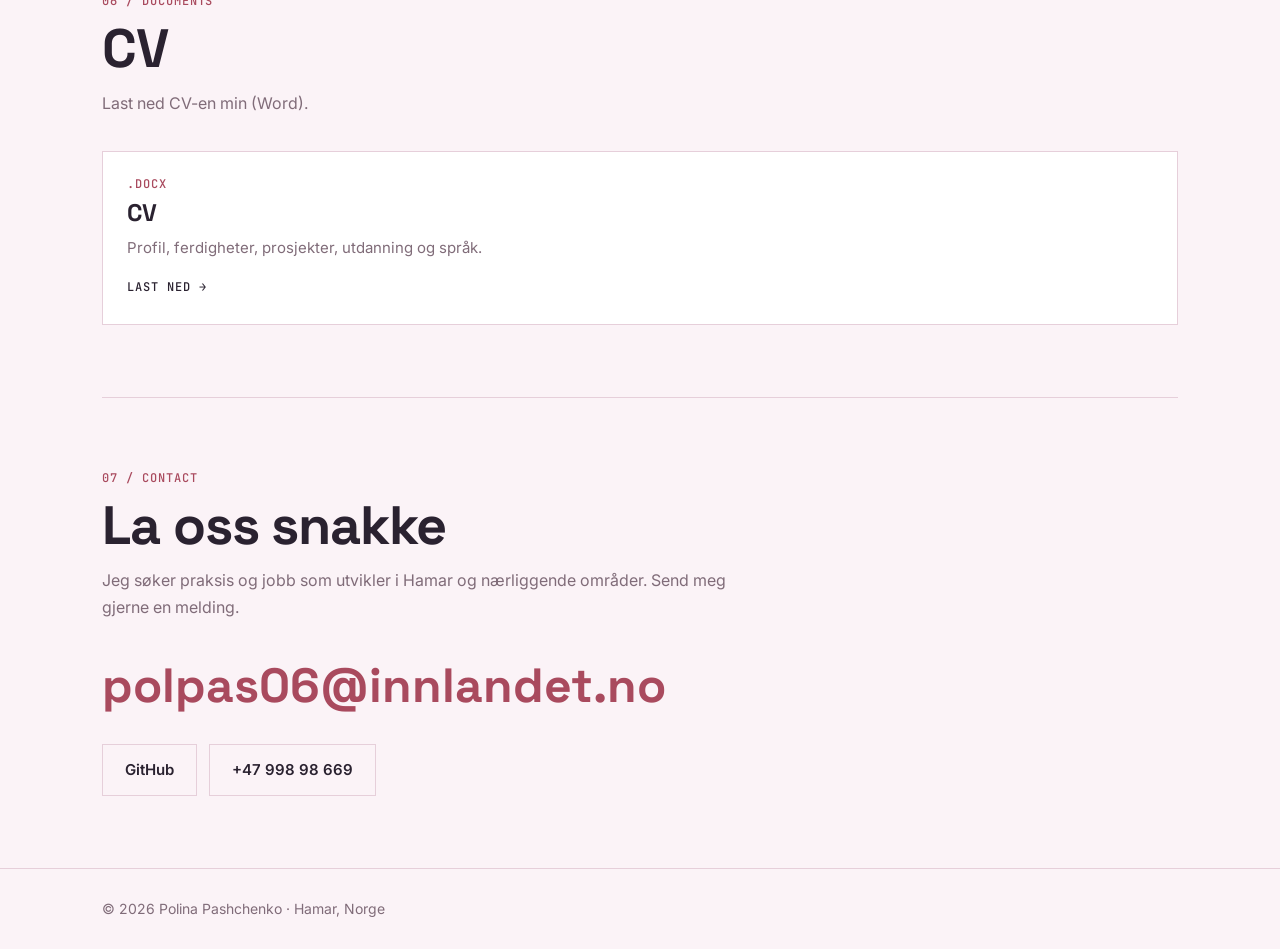
==== commit b02aedde: "." ====
--- a/index.html
+++ b/index.html
@@ -89,7 +89,7 @@
 <p data-no="Nettsiden du ser nå. Den er skrevet for hånd i HTML, CSS og JavaScript, uten rammeverk." data-en="The website you are looking at now. It is written by hand in HTML, CSS and JavaScript, without frameworks."></p>
 <ul><li data-no="To språk (norsk og engelsk) med en knapp" data-en="Two languages (Norwegian and English) with one button"></li><li data-no="Mørk og lys modus som huskes i nettleseren" data-en="Dark and light mode remembered in the browser"></li><li data-no="Fungerer på mobil, nettbrett og PC" data-en="Works on phone, tablet and desktop"></li></ul>
 <div class="chips"><span>HTML</span><span>CSS</span><span>JavaScript</span></div>
-</div><div><p class="m" style="color:var(--muted)" data-no="Kildekode" data-en="Source code"></p><p><a href="https://github.com/polinqnnqw">github.com/polinqnnqw →</a></p></div></div></div>
+</div><div><p class="m" style="color:var(--muted)" data-no="Kildekode" data-en="Source code"></p><p><a href="https://github.com/polinqnnqw/portfolio.git">portfolio.git →</a></p></div></div></div>
 </section>
 
 <section id="edu">
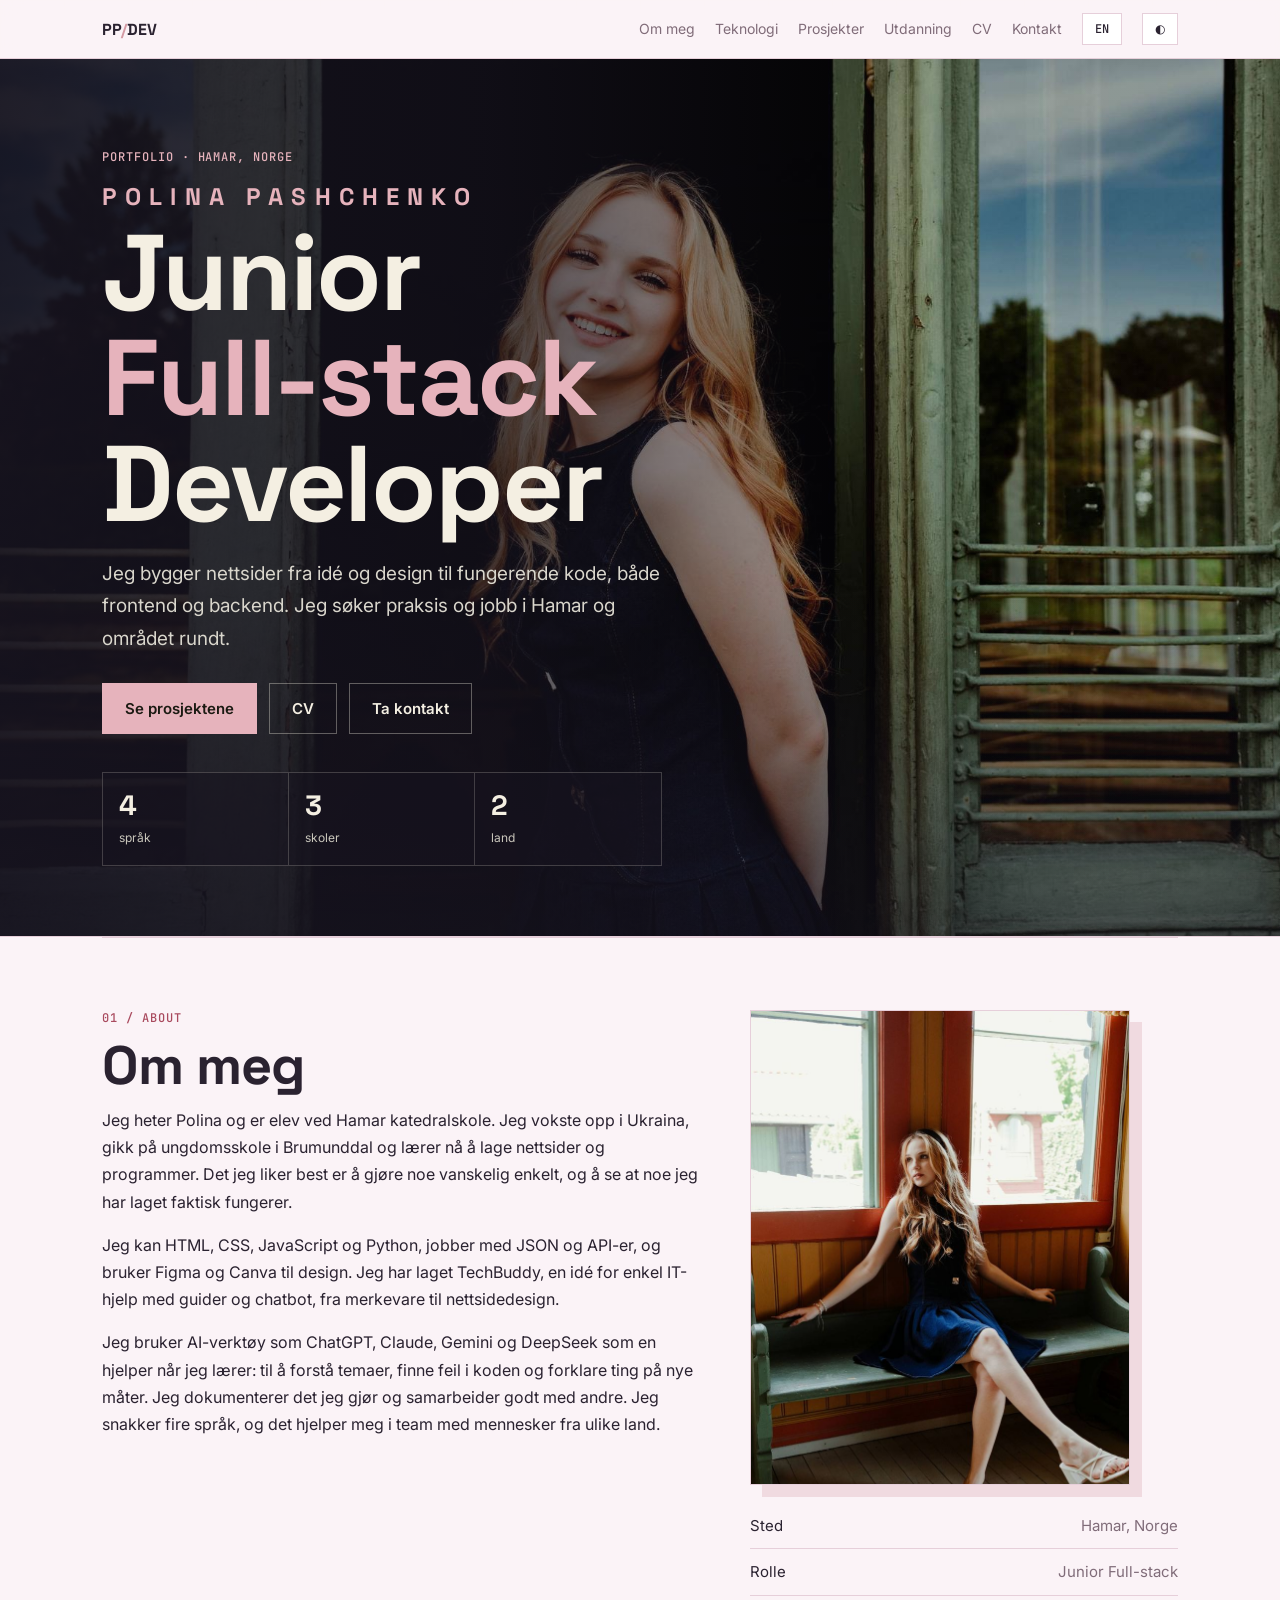
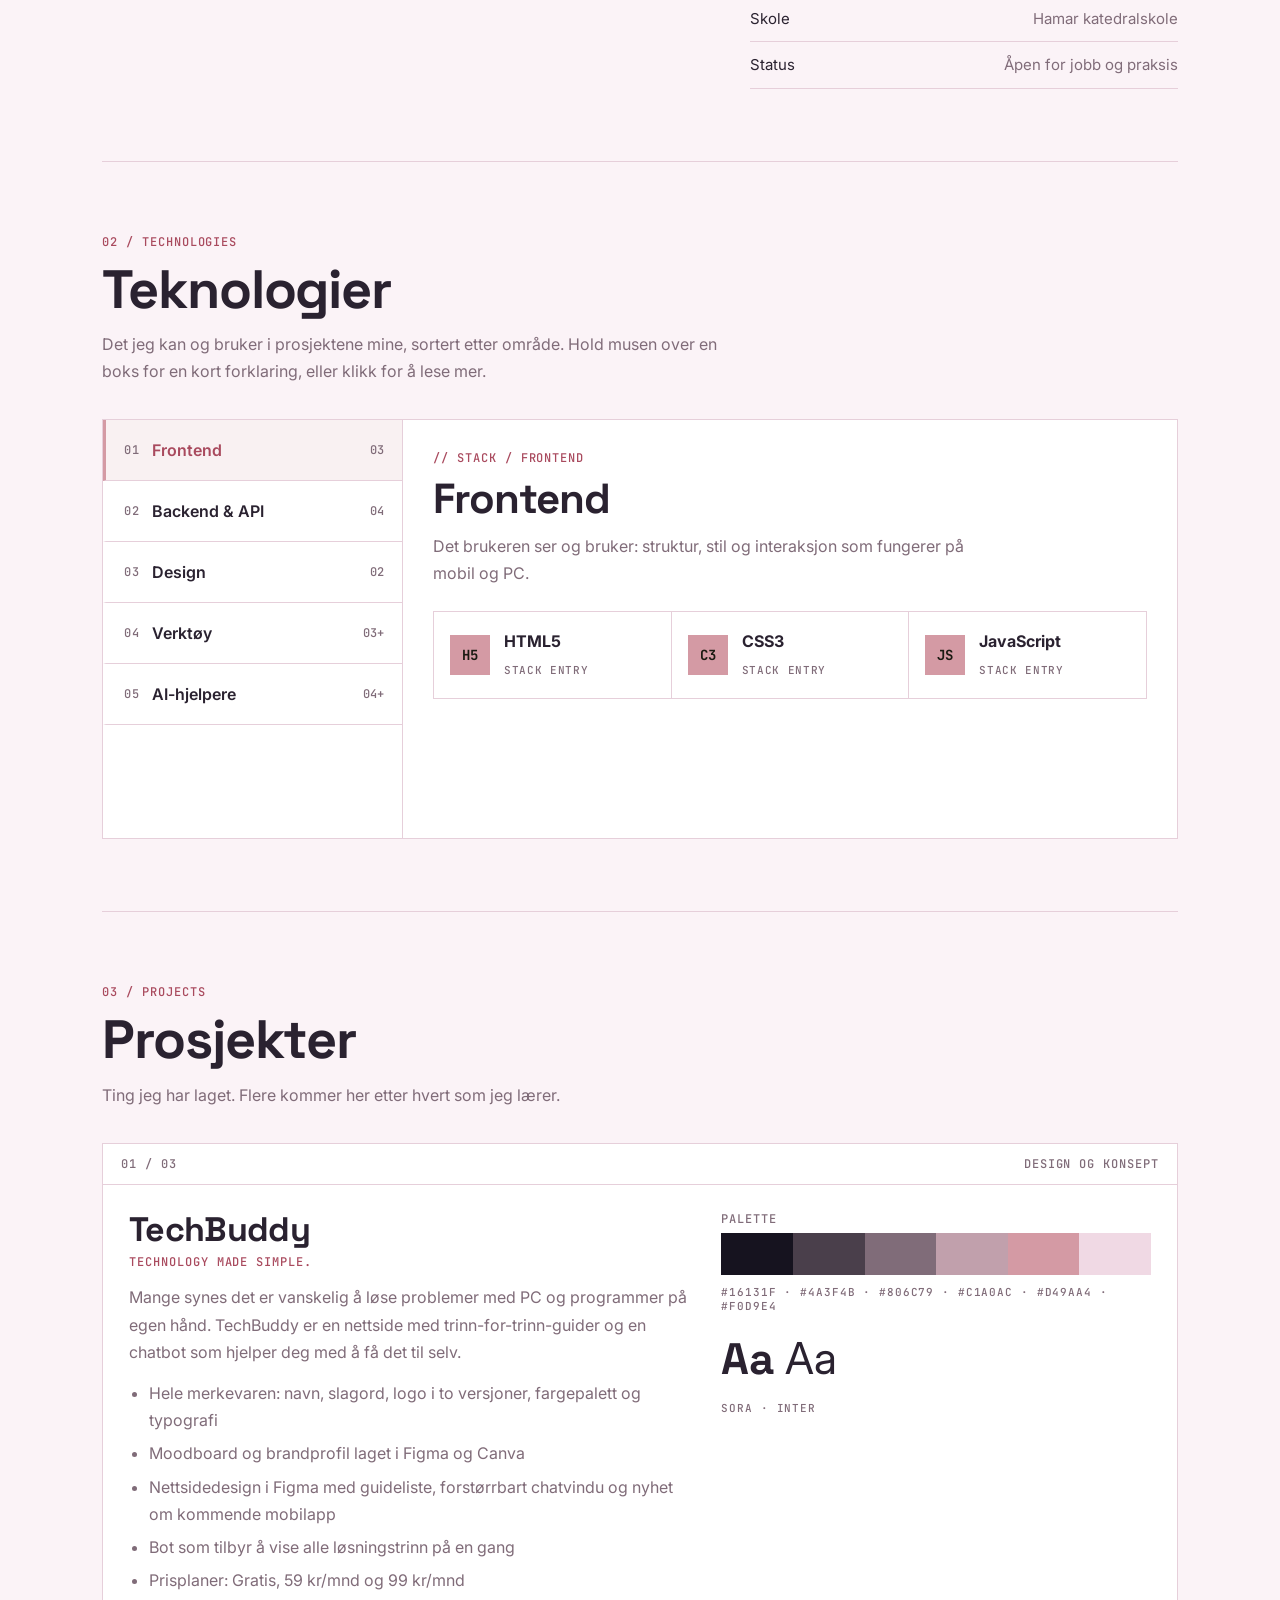
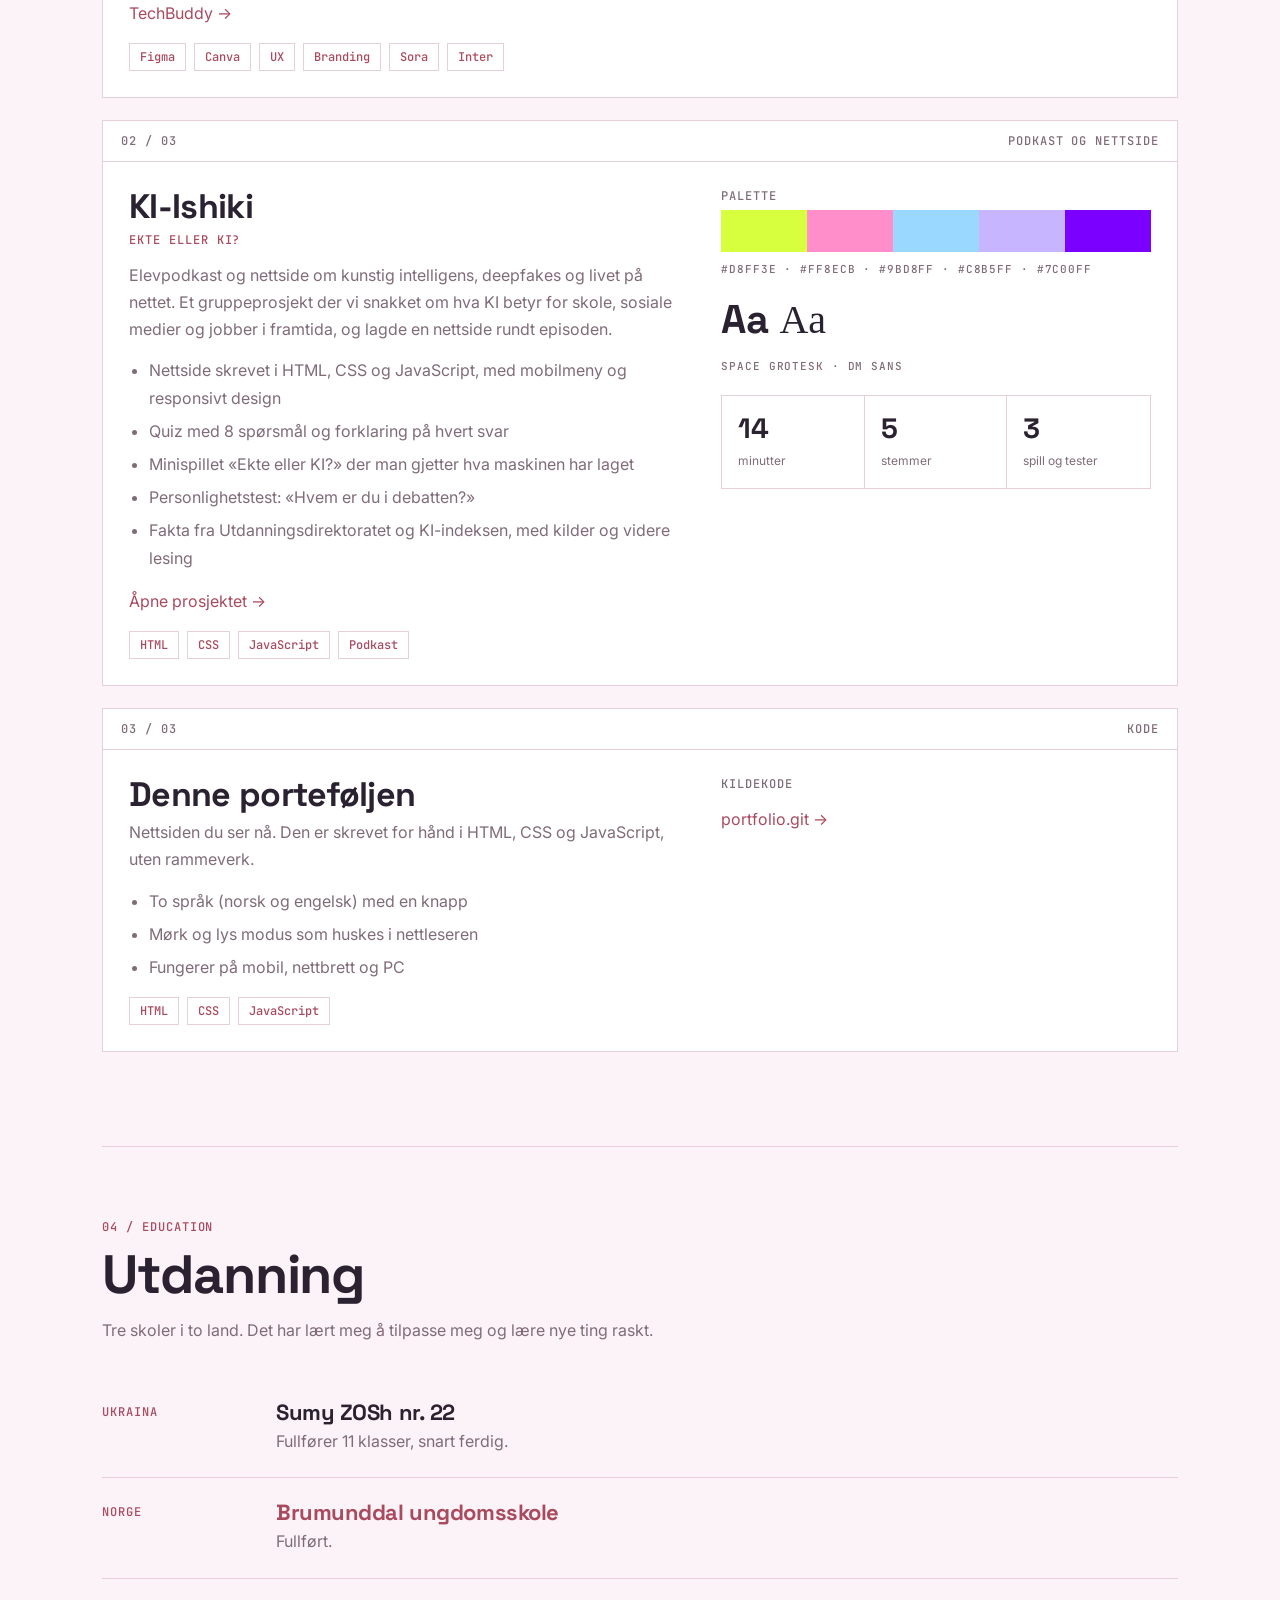
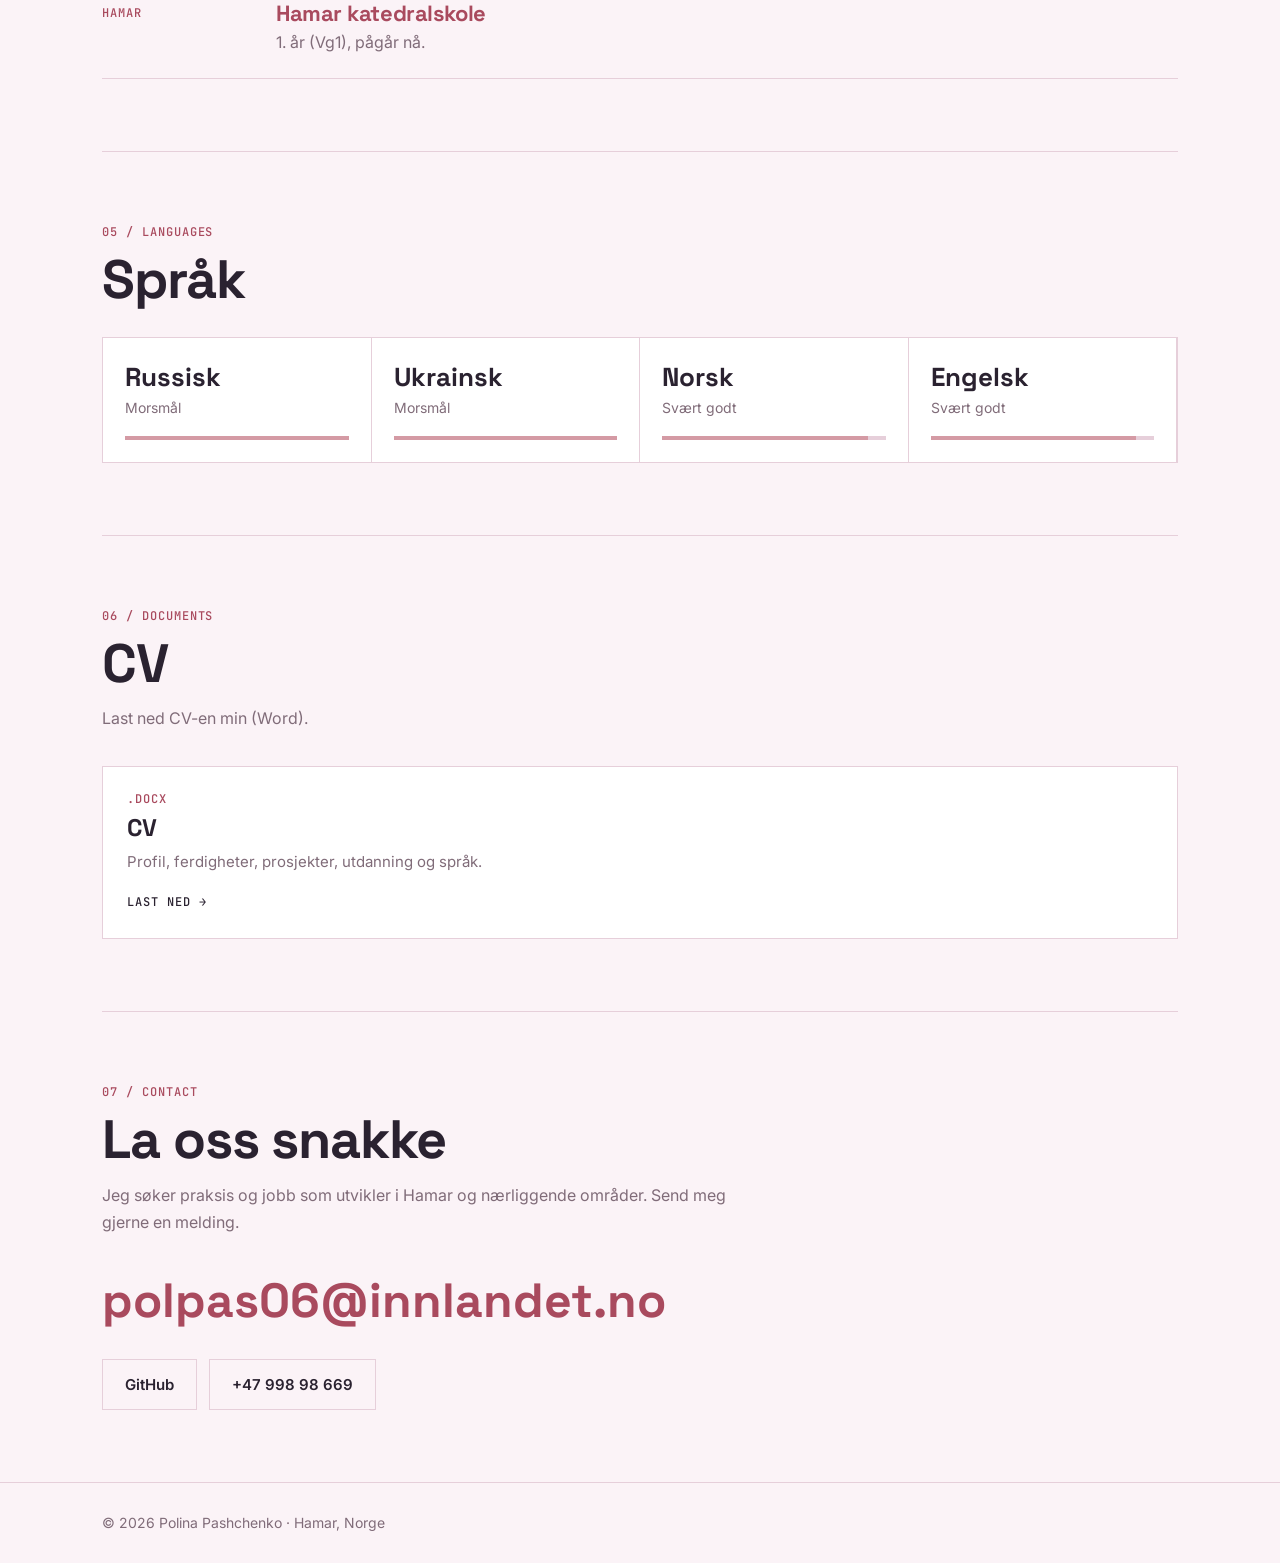
==== commit 42939419: "changes" ====
--- a/index.html
+++ b/index.html
@@ -50,7 +50,7 @@
 <section id="tech">
 <div class="m k">02 / technologies</div>
 <h2 data-no="Teknologier" data-en="Technologies"></h2>
-<p class="sub" data-no="Det jeg kan og bruker i prosjektene mine, sortert etter område." data-en="What I know and use in my projects, grouped by area."></p>
+<p class="sub" data-no="Det jeg kan og bruker i prosjektene mine, sortert etter område. Hold musen over en boks for en kort forklaring, eller klikk for å lese mer." data-en="What I know and use in my projects, grouped by area. Hover over a tile for a short explanation, or click to read more."></p>
 <div class="tech">
 <div class="tabs" id="tabs">
 <button class="on" data-t="0"><span class="m">01</span><span>Frontend</span><em>03</em></button>
@@ -59,13 +59,79 @@
 <button data-t="3"><span class="m">04</span><span data-no="Verktøy" data-en="Tools"></span><em>03+</em></button>
 <button data-t="4"><span class="m">05</span><span data-no="AI-hjelpere" data-en="AI helpers"></span><em>04+</em></button>
 </div>
-<div class="panels"><div class="panel"><div class="m k">// stack / frontend</div><h3>Frontend</h3><p data-no="Det brukeren ser og bruker: struktur, stil og interaksjon som fungerer på mobil og PC." data-en="What the user sees and uses: structure, style and interaction that work on phone and desktop."></p><div class="tiles"><div class="tile"><i>H5</i><div><b>HTML5</b><span>STACK ENTRY</span></div></div><div class="tile"><i>C3</i><div><b>CSS3</b><span>STACK ENTRY</span></div></div><div class="tile"><i>JS</i><div><b>JavaScript</b><span>STACK ENTRY</span></div></div></div></div><div class="panel" hidden><div class="m k">// stack / backend</div><h3>Backend &amp; API</h3><p data-no="Det som skjer bak kulissene: logikk i Python, data i JSON, testing av API-er med Postman og kobling mot AI via OpenAI API." data-en="What happens behind the scenes: logic in Python, data in JSON, testing APIs with Postman and connecting to AI through the OpenAI API."></p><div class="tiles"><div class="tile"><i>Py</i><div><b>Python</b><span>STACK ENTRY</span></div></div><div class="tile"><i>{}</i><div><b>JSON</b><span>STACK ENTRY</span></div></div><div class="tile"><i>Pm</i><div><b>Postman</b><span>STACK ENTRY</span></div></div><div class="tile"><i>AI</i><div><b>OpenAI API</b><span>STACK ENTRY</span></div></div></div></div><div class="panel" hidden><div class="m k">// stack / design</div><h3>Design</h3><p data-no="Fra fargepalett og typografi til prototyper og ferdige visuelle profiler." data-en="From colour palette and typography to prototypes and finished visual identities."></p><div class="tiles"><div class="tile"><i>Fg</i><div><b>Figma</b><span>STACK ENTRY</span></div></div><div class="tile"><i>Cv</i><div><b>Canva</b><span>STACK ENTRY</span></div></div></div></div><div class="panel" hidden><div class="m k">// stack / tools</div><h3 data-no="Verktøy" data-en="Tools">Verktøy</h3><p data-no="Det jeg bruker til å skrive, versjonere og dele koden min. Og flere til." data-en="What I use to write, version and share my code. And more."></p><div class="tiles"><div class="tile"><i>VS</i><div><b>VS Code</b><span>STACK ENTRY</span></div></div><div class="tile"><i>Gt</i><div><b>Git</b><span>STACK ENTRY</span></div></div><div class="tile"><i>GH</i><div><b>GitHub</b><span>STACK ENTRY</span></div></div><div class="tile"><i>+</i><div><b>og flere</b><span>STACK ENTRY</span></div></div></div></div><div class="panel" hidden><div class="m k">// stack / ai</div><h3 data-no="AI-hjelpere" data-en="AI helpers">AI-hjelpere</h3><p data-no="Jeg bruker AI som lærer og assistent: til å forstå temaer, feilsøke og få forklaringer. Jeg sjekker alltid svarene selv." data-en="I use AI as a tutor and assistant: to understand topics, debug and get explanations. I always check the answers myself."></p><div class="tiles"><div class="tile"><i>GPT</i><div><b>ChatGPT</b><span>STUDY HELPER</span></div></div><div class="tile"><i>Cl</i><div><b>Claude</b><span>STUDY HELPER</span></div></div><div class="tile"><i>Gm</i><div><b>Gemini</b><span>STUDY HELPER</span></div></div><div class="tile"><i>DS</i><div><b>DeepSeek</b><span>STUDY HELPER</span></div></div><div class="tile"><i>+</i><div><b>og flere</b><span>MORE</span></div></div></div></div></div></div></section>
+<div class="panels">
+  
+  <!-- FRONTEND -->
+  <div class="panel">
+    <div class="m k">// stack / frontend</div>
+    <h3>Frontend</h3>
+    <p data-no="Det brukeren ser og bruker: struktur, stil og interaksjon som fungerer på mobil og PC." data-en="What the user sees and uses: structure, style and interaction that work on phone and desktop."></p>
+    <div class="tiles">
+      <a class="tile" href="https://developer.mozilla.org/en-US/docs/Web/HTML" target="_blank" rel="noopener noreferrer" data-tip-no="HTML5 — grunnlaget for alle nettsider. Definerer struktur og innhold." data-tip-en="HTML5 — the foundation of every website. Defines structure and content." title="HTML5"><i>H5</i><div><b>HTML5</b><span>STACK ENTRY</span></div></a>
+      <a class="tile" href="https://developer.mozilla.org/en-US/docs/Web/CSS" target="_blank" rel="noopener noreferrer" data-tip-no="CSS3 — styrer utseende, farger, layout og responsivt design." data-tip-en="CSS3 — controls appearance, colours, layout and responsive design." title="CSS3"><i>C3</i><div><b>CSS3</b><span>STACK ENTRY</span></div></a>
+      <a class="tile" href="https://developer.mozilla.org/en-US/docs/Web/JavaScript" target="_blank" rel="noopener noreferrer" data-tip-no="JavaScript — gjør nettsiden interaktiv: knapper, menyer, spill og logikk." data-tip-en="JavaScript — makes the website interactive: buttons, menus, games and logic." title="JavaScript"><i>JS</i><div><b>JavaScript</b><span>STACK ENTRY</span></div></a>
+    </div>
+  </div>
+
+  <!-- BACKEND -->
+  <div class="panel" hidden>
+    <div class="m k">// stack / backend</div>
+    <h3>Backend &amp; API</h3>
+    <p data-no="Det som skjer bak kulissene: logikk i Python, data i JSON, testing av API-er med Postman og kobling mot AI via OpenAI API." data-en="What happens behind the scenes: logic in Python, data in JSON, testing APIs with Postman and connecting to AI through the OpenAI API."></p>
+    <div class="tiles">
+      <a class="tile" href="https://www.python.org/about/" target="_blank" rel="noopener noreferrer" data-tip-no="Python — et allsidig programmeringsspråk. Brukes til backend, automatisering og spill (Pygame)." data-tip-en="Python — a versatile programming language. Used for backend, automation and games (Pygame)." title="Python"><i>Py</i><div><b>Python</b><span>STACK ENTRY</span></div></a>
+      <a class="tile" href="https://www.json.org/json-en.html" target="_blank" rel="noopener noreferrer" data-tip-no="JSON — et lett format for å lagre og sende data mellom systemer." data-tip-en="JSON — a lightweight format for storing and sending data between systems." title="JSON"><i>{}</i><div><b>JSON</b><span>STACK ENTRY</span></div></a>
+      <a class="tile" href="https://www.postman.com/what-is-an-api/" target="_blank" rel="noopener noreferrer" data-tip-no="Postman — verktøy for å teste API-er og se hvilke data som sendes og mottas." data-tip-en="Postman — a tool for testing APIs and seeing what data is sent and received." title="Postman"><i>Pm</i><div><b>Postman</b><span>STACK ENTRY</span></div></a>
+      <a class="tile" href="https://platform.openai.com/docs/overview" target="_blank" rel="noopener noreferrer" data-tip-no="OpenAI API — lar deg koble appen din til AI-modeller for tekst, bilde og mer." data-tip-en="OpenAI API — lets you connect your app to AI models for text, images and more." title="OpenAI API"><i>AI</i><div><b>OpenAI API</b><span>STACK ENTRY</span></div></a>
+    </div>
+  </div>
+
+  <!-- DESIGN -->
+  <div class="panel" hidden>
+    <div class="m k">// stack / design</div>
+    <h3>Design</h3>
+    <p data-no="Fra fargepalett og typografi til prototyper og ferdige visuelle profiler." data-en="From colour palette and typography to prototypes and finished visual identities."></p>
+    <div class="tiles">
+      <a class="tile" href="https://www.figma.com/what-is-figma/" target="_blank" rel="noopener noreferrer" data-tip-no="Figma — lager prototyper og designsamarbeid i nettleseren." data-tip-en="Figma — creates prototypes and design collaboration in the browser." title="Figma"><i>Fg</i><div><b>Figma</b><span>STACK ENTRY</span></div></a>
+      <a class="tile" href="https://www.canva.com/about/" target="_blank" rel="noopener noreferrer" data-tip-no="Canva — enkelt designverktøy for presentasjoner, logoer og sosiale medier." data-tip-en="Canva — an easy design tool for presentations, logos and social media." title="Canva"><i>Cv</i><div><b>Canva</b><span>STACK ENTRY</span></div></a>
+    </div>
+  </div>
+
+  <!-- VERKTØY -->
+  <div class="panel" hidden>
+    <div class="m k">// stack / tools</div>
+    <h3 data-no="Verktøy" data-en="Tools">Verktøy</h3>
+    <p data-no="Det jeg bruker til å skrive, versjonere og dele koden min. Og flere til." data-en="What I use to write, version and share my code. And more."></p>
+    <div class="tiles">
+      <a class="tile" href="https://code.visualstudio.com/docs" target="_blank" rel="noopener noreferrer" data-tip-no="VS Code — en populær og gratis kodeeditor med mange utvidelser." data-tip-en="VS Code — a popular and free code editor with many extensions." title="VS Code"><i>VS</i><div><b>VS Code</b><span>STACK ENTRY</span></div></a>
+      <a class="tile" href="https://git-scm.com/book/en/v2/Getting-Started-What-is-Git%3F" target="_blank" rel="noopener noreferrer" data-tip-no="Git — versjonskontroll. Holder orden på endringer i koden over tid." data-tip-en="Git — version control. Keeps track of changes in code over time." title="Git"><i>Gt</i><div><b>Git</b><span>STACK ENTRY</span></div></a>
+      <a class="tile" href="https://docs.github.com/en/get-started/start-your-journey/what-is-github" target="_blank" rel="noopener noreferrer" data-tip-no="GitHub — lagrer koden din på nettet og gjør det enkelt å samarbeide." data-tip-en="GitHub — stores your code online and makes collaboration easy." title="GitHub"><i>GH</i><div><b>GitHub</b><span>STACK ENTRY</span></div></a>
+      <a class="tile" href="https://www.w3schools.com/" target="_blank" rel="noopener noreferrer" data-tip-no="Flere verktøy og ressurser kommer etter hvert som jeg lærer." data-tip-en="More tools and resources will be added as I learn." title="More"><i>+</i><div><b>og flere</b><span>STACK ENTRY</span></div></a>
+    </div>
+  </div>
+
+  <!-- AI -->
+  <div class="panel" hidden>
+    <div class="m k">// stack / ai</div>
+    <h3 data-no="AI-hjelpere" data-en="AI helpers">AI-hjelpere</h3>
+    <p data-no="Jeg bruker AI som lærer og assistent: til å forstå temaer, feilsøke og få forklaringer. Jeg sjekker alltid svarene selv." data-en="I use AI as a tutor and assistant: to understand topics, debug and get explanations. I always check the answers myself."></p>
+    <div class="tiles">
+      <a class="tile" href="https://openai.com/chatgpt/overview/" target="_blank" rel="noopener noreferrer" data-tip-no="ChatGPT — AI-assistent for tekst, kode og forklaringer." data-tip-en="ChatGPT — AI assistant for text, code and explanations." title="ChatGPT"><i>GPT</i><div><b>ChatGPT</b><span>STUDY HELPER</span></div></a>
+      <a class="tile" href="https://www.anthropic.com/claude" target="_blank" rel="noopener noreferrer" data-tip-no="Claude — AI-assistent som er god på lange tekster og kode." data-tip-en="Claude — AI assistant that is good at long texts and code." title="Claude"><i>Cl</i><div><b>Claude</b><span>STUDY HELPER</span></div></a>
+      <a class="tile" href="https://deepmind.google/technologies/gemini/" target="_blank" rel="noopener noreferrer" data-tip-no="Gemini — Googles AI-assistent for søk, tekst og bilder." data-tip-en="Gemini — Google's AI assistant for search, text and images." title="Gemini"><i>Gm</i><div><b>Gemini</b><span>STUDY HELPER</span></div></a>
+      <a class="tile" href="https://www.deepseek.com/" target="_blank" rel="noopener noreferrer" data-tip-no="DeepSeek — AI-assistent for kode og resonnering." data-tip-en="DeepSeek — AI assistant for code and reasoning." title="DeepSeek"><i>DS</i><div><b>DeepSeek</b><span>STUDY HELPER</span></div></a>
+      <a class="tile" href="https://www.w3schools.com/" target="_blank" rel="noopener noreferrer" data-tip-no="Flere AI-verktøy brukes etter behov." data-tip-en="More AI tools are used as needed." title="More"><i>+</i><div><b>og flere</b><span>MORE</span></div></a>
+    </div>
+  </div>
+</div>
+</div>
+</section>
 
 <section id="projects">
 <div class="m k">03 / projects</div>
 <h2 data-no="Prosjekter" data-en="Projects"></h2>
 <p class="sub" data-no="Ting jeg har laget. Flere kommer her etter hvert som jeg lærer." data-en="Things I have made. More will be added here as I learn."></p>
-<div class="proj"><div class="head m"><span>01 / 02</span><span data-no="Design og konsept" data-en="Design and concept"></span></div>
+<div class="proj"><div class="head m"><span>01 / 03</span><span data-no="Design og konsept" data-en="Design and concept"></span></div>
 <div class="body"><div>
 <h3>TechBuddy</h3><p class="m" style="color:var(--a2)">Technology made simple.</p>
 <p data-no="Mange synes det er vanskelig å løse problemer med PC og programmer på egen hånd. TechBuddy er en nettside med trinn-for-trinn-guider og en chatbot som hjelper deg med å få det til selv." data-en="Many people find it hard to solve computer and software problems on their own. TechBuddy is a website with step-by-step guides and a chatbot that helps you get it done yourself."></p>
@@ -74,7 +140,7 @@
 <li data-no="Nettsidedesign i Figma med guideliste, forstørrbart chatvindu og nyhet om kommende mobilapp" data-en="Website design in Figma with a guide list, an enlargeable chat window and a news item about the upcoming mobile app"></li>
 <li data-no="Bot som tilbyr å vise alle løsningstrinn på en gang" data-en="A bot that offers to show all solution steps at once"></li>
 <li data-no="Prisplaner: Gratis, 59 kr/mnd og 99 kr/mnd" data-en="Pricing plans: Free, 59 kr/month and 99 kr/month"></li></ul>
-<p><a href="TECHBUDDY-LENKE-HER">TechBuddy →</a></p><div class="chips"><span>Figma</span><span>Canva</span><span>UX</span><span>Branding</span><span>Sora</span><span>Inter</span></div>
+<p><a href="https://techbuddi.netlify.app/" target="_blank" rel="noopener noreferrer">TechBuddy →</a></p><div class="chips"><span>Figma</span><span>Canva</span><span>UX</span><span>Branding</span><span>Sora</span><span>Inter</span></div>
 </div><div>
 <div class="m" style="color:var(--muted)">PALETTE</div>
 <div class="swatch"><i style="background:#16131F"></i><i style="background:#4A3F4B"></i><i style="background:#806C79"></i><i style="background:#C1A0AC"></i><i style="background:#D49AA4"></i><i style="background:#F0D9E4"></i></div>
@@ -83,13 +149,33 @@
 <p class="m" style="font-size:11px">Sora · Inter</p>
 </div></div></div>
 
-<div class="proj"><div class="head m"><span>02 / 02</span><span data-no="Kode" data-en="Code"></span></div>
+<div class="proj"><div class="head m"><span>02 / 03</span><span data-no="Podkast og nettside" data-en="Podcast and website"></span></div>
+<div class="body"><div>
+<h3>KI-Ishiki</h3><p class="m" style="color:var(--a2)">Ekte eller KI?</p>
+<p data-no="Elevpodkast og nettside om kunstig intelligens, deepfakes og livet på nettet. Et gruppeprosjekt der vi snakket om hva KI betyr for skole, sosiale medier og jobber i framtida, og lagde en nettside rundt episoden." data-en="A student podcast and website about artificial intelligence, deepfakes and life online. A group project where we talked about what AI means for school, social media and future jobs, and built a website around the episode."></p>
+<ul><li data-no="Nettside skrevet i HTML, CSS og JavaScript, med mobilmeny og responsivt design" data-en="Website written in HTML, CSS and JavaScript, with a mobile menu and responsive design"></li>
+<li data-no="Quiz med 8 spørsmål og forklaring på hvert svar" data-en="Quiz with 8 questions and an explanation for each answer"></li>
+<li data-no="Minispillet «Ekte eller KI?» der man gjetter hva maskinen har laget" data-en="The mini-game “Real or AI?” where you guess what a machine has made"></li>
+<li data-no="Personlighetstest: «Hvem er du i debatten?»" data-en="Personality test: “Who are you in the debate?”"></li>
+<li data-no="Fakta fra Utdanningsdirektoratet og KI-indeksen, med kilder og videre lesing" data-en="Facts from the Norwegian Directorate for Education and the AI index, with sources and further reading"></li></ul>
+<p style="margin-top:16px"><a href="https://ekteellerki.netlify.app/" target="_blank" rel="noopener noreferrer" data-no="Åpne prosjektet →" data-en="Open the project →"></a></p>
+<div class="chips"><span>HTML</span><span>CSS</span><span>JavaScript</span><span>Podkast</span></div>
+</div><div>
+<div class="m" style="color:var(--muted)">PALETTE</div>
+<div class="swatch"><i style="background:#d8ff3e"></i><i style="background:#ff8ecb"></i><i style="background:#9bd8ff"></i><i style="background:#c8b5ff"></i><i style="background:#7C00FF"></i></div>
+<p class="m" style="font-size:11px">#d8ff3e · #ff8ecb · #9bd8ff · #c8b5ff · #7C00FF</p>
+<p style="margin-top:18px;font:700 40px 'Space Grotesk';color:var(--text)">Aa <span style="font:400 40px 'DM Sans'">Aa</span></p>
+<p class="m" style="font-size:11px">Space Grotesk · DM Sans</p>
+<div class="stats" style="margin-top:22px;max-width:none"><div><b>14</b><span data-no="minutter" data-en="minutes"></span></div><div><b>5</b><span data-no="stemmer" data-en="voices"></span></div><div><b>3</b><span data-no="spill og tester" data-en="games and tests"></span></div></div>
+</div></div></div>
+
+<div class="proj"><div class="head m"><span>03 / 03</span><span data-no="Kode" data-en="Code"></span></div>
 <div class="body"><div>
 <h3 data-no="Denne porteføljen" data-en="This portfolio"></h3>
 <p data-no="Nettsiden du ser nå. Den er skrevet for hånd i HTML, CSS og JavaScript, uten rammeverk." data-en="The website you are looking at now. It is written by hand in HTML, CSS and JavaScript, without frameworks."></p>
 <ul><li data-no="To språk (norsk og engelsk) med en knapp" data-en="Two languages (Norwegian and English) with one button"></li><li data-no="Mørk og lys modus som huskes i nettleseren" data-en="Dark and light mode remembered in the browser"></li><li data-no="Fungerer på mobil, nettbrett og PC" data-en="Works on phone, tablet and desktop"></li></ul>
 <div class="chips"><span>HTML</span><span>CSS</span><span>JavaScript</span></div>
-</div><div><p class="m" style="color:var(--muted)" data-no="Kildekode" data-en="Source code"></p><p><a href="https://github.com/polinqnnqw/portfolio.git">portfolio.git →</a></p></div></div></div>
+</div><div><p class="m" style="color:var(--muted)" data-no="Kildekode" data-en="Source code"></p><p><a href="https://github.com/polinqnnqw/portfolio.git" target="_blank" rel="noopener noreferrer">portfolio.git →</a></p></div></div></div>
 </section>
 
 <section id="edu">
@@ -97,8 +183,8 @@
 <h2 data-no="Utdanning" data-en="Education"></h2>
 <p class="sub" data-no="Tre skoler i to land. Det har lært meg å tilpasse meg og lære nye ting raskt." data-en="Three schools in two countries. It has taught me to adapt and learn new things fast."></p>
 <div class="line"><div class="m">Ukraina</div><div><h3 data-no="Sumy ZOSh nr. 22" data-en="Sumy school No. 22 (ZOSh)"></h3><p data-no="Fullfører 11 klasser, snart ferdig." data-en="Completing 11 years of school, almost done."></p></div></div>
-<div class="line"><div class="m">Norge</div><div><h3>Brumunddal ungdomsskole</h3><p data-no="Fullført." data-en="Completed."></p></div></div>
-<div class="line"><div class="m">Hamar</div><div><h3>Hamar katedralskole</h3><p data-no="1. år (Vg1), pågår nå." data-en="First year (Vg1), currently studying here."></p></div></div>
+<div class="line"><div class="m">Norge</div><div><h3><a href="https://www.ringsaker.kommune.no/tjenester/barn-oppvekst-og-laering/skole/alle-skoler/brumunddal-ungdomsskole/" target="_blank" rel="noopener noreferrer">Brumunddal ungdomsskole</a></h3><p data-no="Fullført." data-en="Completed."></p></div></div>
+<div class="line"><div class="m">Hamar</div><div><h3><a href="https://www.hamar-katedral.vgs.no/" target="_blank" rel="noopener noreferrer">Hamar katedralskole</a></h3><p data-no="1. år (Vg1), pågår nå." data-en="First year (Vg1), currently studying here."></p></div></div>
 </section>
 
 <section id="lang">
@@ -124,11 +210,11 @@
 <h2 data-no="La oss snakke" data-en="Let’s talk"></h2>
 <p class="sub" data-no="Jeg søker praksis og jobb som utvikler i Hamar og nærliggende områder. Send meg gjerne en melding." data-en="I am looking for an internship or job as a developer in Hamar and nearby areas. Feel free to message me."></p>
 <p><a class="big" href="mailto:polpas06@innlandet.no">polpas06@innlandet.no</a></p>
-<div class="cta"><a href="https://github.com/polinqnnqw">GitHub</a><a href="tel:+4799898669">+47 998 98 669</a></div>
+<div class="cta"><a href="https://github.com/polinqnnqw" target="_blank" rel="noopener noreferrer">GitHub</a><a href="tel:+4799898669">+47 998 98 669</a></div>
 </section>
 </main>
 <footer><div class="wrap">© 2026 Polina Pashchenko · Hamar, Norge</div></footer>
 
 <script src="js/script.js"></script>
 </body>
-</html>
+</html>
--- a/css/style.css
+++ b/css/style.css
@@ -1,89 +1,754 @@
-:root{--bg:#16131F;--bg2:#211b2c;--line:#4A3F4B;--text:#F0D9E4;--muted:#a8949f;--a:#D49AA4;--a2:#E6B3BC;--p:#C1A0AC;box-sizing:border-box;padding-top:env(safe-area-inset-top,0px);padding-bottom:env(safe-area-inset-bottom,0px)}
-:root[data-theme="light"]{--bg:#FBF3F7;--bg2:#fff;--line:#e6cfda;--text:#2a2230;--muted:#806C79;--a:#D49AA4;--a2:#A94A5E;--p:#806C79}
-*{box-sizing:border-box}
-html{scroll-behavior:smooth;scroll-padding-top:70px}
-body{margin:0;background:var(--bg);color:var(--text);font:16px/1.7 Inter,system-ui,sans-serif;background-image:linear-gradient(var(--line) 1px,transparent 1px),linear-gradient(90deg,var(--line) 1px,transparent 1px);background-size:64px 64px;background-attachment:fixed}
-body::before{content:"";position:fixed;inset:0;background:var(--bg);opacity:.93;z-index:-1}
-h1,h2,h3{font-family:"Space Grotesk",Inter,sans-serif;margin:0;line-height:1.1;letter-spacing:-.02em}
-a{color:var(--a2);text-decoration:none}
-.m{font:500 12px "JetBrains Mono",ui-monospace,monospace;letter-spacing:.08em;text-transform:uppercase}
-.wrap{max-width:1120px;margin:0 auto;padding:0 22px}
-nav{position:sticky;top:0;z-index:9;background:color-mix(in srgb,var(--bg) 90%,transparent);backdrop-filter:blur(10px);border-bottom:1px solid var(--line)}
-nav .wrap{display:flex;align-items:center;gap:20px;height:58px}
-.logo{font:700 16px "Space Grotesk";color:var(--text);margin-right:auto}.logo span{color:var(--a)}
-nav a.l{color:var(--muted);font-size:14px}nav a.l:hover{color:var(--text)}
-.btn{font:500 12px "JetBrains Mono",monospace;border:1px solid var(--line);background:var(--bg2);color:var(--text);padding:7px 12px;cursor:pointer}
-.btn:hover{border-color:var(--a)}
-@media(max-width:860px){nav a.l{display:none}}
-.cta{display:flex;gap:12px;flex-wrap:wrap;margin-top:28px}
-.cta a{padding:12px 22px;font-weight:600;font-size:15px;border:1px solid var(--line);color:var(--text)}
-.cta a.p{background:var(--a);border-color:var(--a);color:#1b1a12}
-.hero{position:relative;min-height:min(92vh,860px);display:flex;align-items:center;background:#16131F url(../images/hero.jpg) 72% 30%/cover no-repeat;color:#F4EFE2;border-bottom:1px solid var(--line)}
-.hero::before{content:"";position:absolute;inset:0;background:linear-gradient(90deg,rgba(22,19,31,.92) 0%,rgba(22,19,31,.7) 38%,rgba(22,19,31,.05) 72%),linear-gradient(0deg,rgba(22,19,31,.55),transparent 40%)}
-@media(max-width:860px){.hero{background-position:68% 20%}.hero::before{background:linear-gradient(0deg,rgba(22,19,31,.95) 10%,rgba(22,19,31,.45) 70%)}.hero{align-items:flex-end}}
-.hero .wrap{position:relative;width:100%;padding-top:90px;padding-bottom:70px}
-.hero .m{color:#E6B3BC}
-.hero .name{font:700 clamp(15px,2.4vw,24px) "Space Grotesk";letter-spacing:.34em;text-transform:uppercase;color:#E6B3BC;margin:16px 0 8px}
-h1{font-size:clamp(44px,8.4vw,112px);font-weight:700;line-height:.98;margin:0 0 22px;max-width:860px}
-h1 span{color:#E6B3BC}
-.lead{color:#d9d6cc;font-size:19px;max-width:560px}
-.hero .cta a{color:#F4EFE2;border-color:rgba(244,239,226,.35)}
-.hero .cta a.p{color:#1b1a12;border-color:#E6B3BC;background:#E6B3BC}
-.hero .stats{background:rgba(22,19,31,.6);border-color:rgba(244,239,226,.2)}
-.hero .stats div{border-color:rgba(244,239,226,.2)}.hero .stats span{color:#c9c6bb}
-.stats{display:grid;grid-template-columns:repeat(3,1fr);margin-top:38px;border:1px solid var(--line);background:var(--bg2);max-width:560px}
-.stats div{padding:14px 16px;border-right:1px solid var(--line)}.stats div:last-child{border:0}
-.stats b{display:block;font:700 28px "Space Grotesk"}.stats span{color:var(--muted);font-size:12px}
-.win{border:1px solid var(--line);background:var(--bg2);}
-.win .bar{display:flex;gap:7px;align-items:center;padding:10px 14px;border-bottom:1px solid var(--line)}
-.win .bar i{width:9px;height:9px;border-radius:50%;border:1px solid var(--muted)}.win .bar i:first-child{background:var(--a);border-color:var(--a)}
-.win .bar .m{margin-left:auto;color:var(--muted)}
-.win pre{margin:0;padding:18px;font:13px/1.8 "JetBrains Mono",monospace;color:var(--muted);overflow-x:auto}
-.win pre b{color:var(--a2);font-weight:500}.win pre u{text-decoration:none;color:var(--text)}
-section{padding:72px 0;border-top:1px solid var(--line)}
-.k{color:var(--a2);margin-bottom:10px}
-h2{font-size:clamp(32px,5vw,54px);margin-bottom:12px}
-.sub{color:var(--muted);max-width:640px;margin:0 0 34px}
-.two{display:grid;grid-template-columns:1.4fr 1fr;gap:48px}
-@media(max-width:860px){.two{grid-template-columns:1fr}}
-.two p{margin:0 0 16px}
-.photo{aspect-ratio:4/5;max-width:380px;border:1px solid var(--line);margin-bottom:18px;overflow:hidden;box-shadow:12px 12px 0 color-mix(in srgb,var(--a) 28%,transparent)}
-.photo img{width:100%;height:100%;object-fit:cover;object-position:50% 12%}
-.facts div{display:flex;justify-content:space-between;gap:12px;padding:10px 0;border-bottom:1px solid var(--line);font-size:15px}
-.facts span:last-child{color:var(--muted);text-align:right}
-.tech{display:grid;grid-template-columns:300px 1fr;border:1px solid var(--line);background:var(--bg2);min-height:420px}
-@media(max-width:860px){.tech{grid-template-columns:1fr}}
-.tabs{border-right:1px solid var(--line)}
-@media(max-width:860px){.tabs{border-right:0;border-bottom:1px solid var(--line);display:flex;overflow-x:auto}}
-.tabs button{display:flex;gap:12px;align-items:center;width:100%;padding:20px 18px;background:none;border:0;border-bottom:1px solid var(--line);border-left:3px solid transparent;color:var(--text);font:600 16px Inter;text-align:left;cursor:pointer;white-space:nowrap}
-.tabs button .m{color:var(--muted)}.tabs button em{margin-left:auto;font:500 12px "JetBrains Mono";color:var(--muted);font-style:normal}
-.tabs button.on{background:color-mix(in srgb,var(--a) 14%,transparent);border-left-color:var(--a);color:var(--a2)}
-.panel{padding:30px}
-.panel h3{font-size:clamp(28px,4vw,42px);margin:6px 0 10px}
-.panel>p{color:var(--muted);margin:0 0 24px;max-width:560px}
-.tiles{display:grid;grid-template-columns:repeat(auto-fill,minmax(210px,1fr));border-top:1px solid var(--line);border-left:1px solid var(--line)}
-.tile{border-right:1px solid var(--line);border-bottom:1px solid var(--line);padding:16px;display:flex;gap:14px;align-items:center}
-.tile i{width:40px;height:40px;display:grid;place-items:center;background:var(--a);color:#1b1a12;font:700 14px "JetBrains Mono",monospace;font-style:normal;flex:none}
-.tile b{display:block;font-size:16px}.tile span{font:500 11px "JetBrains Mono";color:var(--muted);letter-spacing:.06em}
-.proj{border:1px solid var(--line);background:var(--bg2);margin-bottom:22px}
-.proj .head{display:flex;justify-content:space-between;gap:12px;padding:12px 18px;border-bottom:1px solid var(--line);color:var(--muted)}
-.proj .body{padding:26px;display:grid;grid-template-columns:1.3fr 1fr;gap:34px}
-@media(max-width:860px){.proj .body{grid-template-columns:1fr}}
-.proj h3{font-size:34px;margin-bottom:6px}
-.proj p{margin:0 0 14px;color:var(--muted)}
-.proj ul{margin:0;padding-left:20px;color:var(--muted)}.proj li{margin-bottom:6px}
-.chips{display:flex;flex-wrap:wrap;gap:8px;margin-top:16px}
-.chips span{font:500 12px "JetBrains Mono";padding:5px 10px;border:1px solid var(--line);color:var(--a2)}
-.swatch{display:flex;height:42px;margin:6px 0 10px}.swatch i{flex:1}
-.line{display:grid;grid-template-columns:150px 1fr;gap:24px;padding:22px 0;border-bottom:1px solid var(--line)}
-@media(max-width:700px){.line{grid-template-columns:1fr;gap:4px}}
-.line .m{color:var(--a2);padding-top:4px}.line h3{font-size:22px;margin-bottom:4px}.line p{margin:0;color:var(--muted)}
-.langs{display:grid;grid-template-columns:repeat(auto-fit,minmax(240px,1fr));gap:0;border:1px solid var(--line);background:var(--bg2)}
-.langs div{padding:22px;border-right:1px solid var(--line)}
-.langs b{display:block;font:700 26px "Space Grotesk"}.langs span{color:var(--muted);font-size:14px}
-.langs i{display:block;height:4px;background:var(--line);margin-top:14px}.langs i::after{content:"";display:block;height:100%;background:var(--a);width:var(--w)}
-.docs{display:grid;grid-template-columns:repeat(auto-fit,minmax(260px,1fr));gap:18px}
-.doc{border:1px solid var(--line);background:var(--bg2);padding:24px;color:var(--text);display:block}
-.doc:hover{border-color:var(--a)}.doc h3{font-size:24px;margin:8px 0}.doc p{color:var(--muted);margin:0 0 12px;font-size:15px}
-.big{font:700 clamp(24px,5vw,48px) "Space Grotesk";word-break:break-all}
-footer{padding:28px 0;border-top:1px solid var(--line);color:var(--muted);font-size:14px}
+:root {
+    --bg: #16131F;
+    --bg2: #211b2c;
+    --line: #4A3F4B;
+    --text: #F0D9E4;
+    --muted: #a8949f;
+    --a: #D49AA4;
+    --a2: #E6B3BC;
+    --p: #C1A0AC;
+}
+
+:root[data-theme="light"] {
+    --bg: #FBF3F7;
+    --bg2: #fff;
+    --line: #e6cfda;
+    --text: #2a2230;
+    --muted: #806C79;
+    --a: #D49AA4;
+    --a2: #A94A5E;
+    --p: #806C79;
+}
+
+* {
+    box-sizing: border-box;
+}
+
+html {
+    scroll-behavior: smooth;
+    scroll-padding-top: 70px;
+}
+
+body {
+    margin: 0;
+    background: var(--bg);
+    color: var(--text);
+    font: 16px/1.7 Inter, system-ui, sans-serif;
+    background-image: linear-gradient(var(--line) 1px, transparent 1px), linear-gradient(90deg, var(--line) 1px, transparent 1px);
+    background-size: 64px 64px;
+    background-attachment: fixed;
+    padding-top: env(safe-area-inset-top, 0px);
+    padding-bottom: env(safe-area-inset-bottom, 0px);
+}
+
+body::before {
+    content: "";
+    position: fixed;
+    inset: 0;
+    background: var(--bg);
+    opacity: .93;
+    z-index: -1;
+}
+
+h1, h2, h3 {
+    font-family: "Space Grotesk", Inter, sans-serif;
+    margin: 0;
+    line-height: 1.1;
+    letter-spacing: -.02em;
+}
+
+a {
+    color: var(--a2);
+    text-decoration: none;
+}
+
+.m {
+    font: 500 12px "JetBrains Mono", ui-monospace, monospace;
+    letter-spacing: .08em;
+    text-transform: uppercase;
+}
+
+.wrap {
+    max-width: 1120px;
+    margin: 0 auto;
+    padding: 0 22px;
+}
+
+nav {
+    position: sticky;
+    top: 0;
+    z-index: 9;
+    background: color-mix(in srgb, var(--bg) 90%, transparent);
+    backdrop-filter: blur(10px);
+    border-bottom: 1px solid var(--line);
+}
+
+nav .wrap {
+    display: flex;
+    align-items: center;
+    gap: 20px;
+    height: 58px;
+}
+
+.logo {
+    font: 700 16px "Space Grotesk";
+    color: var(--text);
+    margin-right: auto;
+}
+
+.logo span {
+    color: var(--a);
+}
+
+nav a.l {
+    color: var(--muted);
+    font-size: 14px;
+}
+
+nav a.l:hover {
+    color: var(--text);
+}
+
+.btn {
+    font: 500 12px "JetBrains Mono", monospace;
+    border: 1px solid var(--line);
+    background: var(--bg2);
+    color: var(--text);
+    padding: 7px 12px;
+    cursor: pointer;
+}
+
+.btn:hover {
+    border-color: var(--a);
+}
+
+@media(max-width:860px) {
+    nav a.l {
+        display: none;
+    }
+}
+
+.cta {
+    display: flex;
+    gap: 12px;
+    flex-wrap: wrap;
+    margin-top: 28px;
+}
+
+.cta a {
+    padding: 12px 22px;
+    font-weight: 600;
+    font-size: 15px;
+    border: 1px solid var(--line);
+    color: var(--text);
+}
+
+.cta a.p {
+    background: var(--a);
+    border-color: var(--a);
+    color: #1b1a12;
+}
+
+.hero {
+    position: relative;
+    min-height: min(92vh, 860px);
+    display: flex;
+    align-items: center;
+    background: #16131F url(../images/hero.jpg) 72% 30%/cover no-repeat;
+    color: #F4EFE2;
+    border-bottom: 1px solid var(--line);
+}
+
+.hero::before {
+    content: "";
+    position: absolute;
+    inset: 0;
+    background: linear-gradient(90deg, rgba(22,19,31,.92) 0%, rgba(22,19,31,.7) 38%, rgba(22,19,31,.05) 72%), linear-gradient(0deg, rgba(22,19,31,.55), transparent 40%);
+}
+
+@media(max-width:860px) {
+    .hero {
+        background-position: 68% 20%;
+    }
+    .hero::before {
+        background: linear-gradient(0deg, rgba(22,19,31,.95) 10%, rgba(22,19,31,.45) 70%);
+    }
+    .hero {
+        align-items: flex-end;
+    }
+}
+
+.hero .wrap {
+    position: relative;
+    width: 100%;
+    padding-top: 90px;
+    padding-bottom: 70px;
+}
+
+.hero .m {
+    color: #E6B3BC;
+}
+
+.hero .name {
+    font: 700 clamp(15px, 2.4vw, 24px) "Space Grotesk";
+    letter-spacing: .34em;
+    text-transform: uppercase;
+    color: #E6B3BC;
+    margin: 16px 0 8px;
+}
+
+h1 {
+    font-size: clamp(44px, 8.4vw, 112px);
+    font-weight: 700;
+    line-height: .98;
+    margin: 0 0 22px;
+    max-width: 860px;
+}
+
+h1 span {
+    color: #E6B3BC;
+}
+
+.lead {
+    color: #d9d6cc;
+    font-size: 19px;
+    max-width: 560px;
+}
+
+.hero .cta a {
+    color: #F4EFE2;
+    border-color: rgba(244, 239, 226, .35);
+}
+
+.hero .cta a.p {
+    color: #1b1a12;
+    border-color: #E6B3BC;
+    background: #E6B3BC;
+}
+
+.hero .stats {
+    background: rgba(22, 19, 31, .6);
+    border-color: rgba(244, 239, 226, .2);
+}
+
+.hero .stats div {
+    border-color: rgba(244, 239, 226, .2);
+}
+
+.hero .stats span {
+    color: #c9c6bb;
+}
+
+.stats {
+    display: grid;
+    grid-template-columns: repeat(3, 1fr);
+    margin-top: 38px;
+    border: 1px solid var(--line);
+    background: var(--bg2);
+    max-width: 560px;
+}
+
+.stats div {
+    padding: 14px 16px;
+    border-right: 1px solid var(--line);
+}
+
+.stats div:last-child {
+    border: 0;
+}
+
+.stats b {
+    display: block;
+    font: 700 28px "Space Grotesk";
+}
+
+.stats span {
+    color: var(--muted);
+    font-size: 12px;
+}
+
+.win {
+    border: 1px solid var(--line);
+    background: var(--bg2);
+}
+
+.win .bar {
+    display: flex;
+    gap: 7px;
+    align-items: center;
+    padding: 10px 14px;
+    border-bottom: 1px solid var(--line);
+}
+
+.win .bar i {
+    width: 9px;
+    height: 9px;
+    border-radius: 50%;
+    border: 1px solid var(--muted);
+}
+
+.win .bar i:first-child {
+    background: var(--a);
+    border-color: var(--a);
+}
+
+.win .bar .m {
+    margin-left: auto;
+    color: var(--muted);
+}
+
+.win pre {
+    margin: 0;
+    padding: 18px;
+    font: 13px/1.8 "JetBrains Mono", monospace;
+    color: var(--muted);
+    overflow-x: auto;
+}
+
+.win pre b {
+    color: var(--a2);
+    font-weight: 500;
+}
+
+.win pre u {
+    text-decoration: none;
+    color: var(--text);
+}
+
+section {
+    padding: 72px 0;
+    border-top: 1px solid var(--line);
+}
+
+.k {
+    color: var(--a2);
+    margin-bottom: 10px;
+}
+
+h2 {
+    font-size: clamp(32px, 5vw, 54px);
+    margin-bottom: 12px;
+}
+
+.sub {
+    color: var(--muted);
+    max-width: 640px;
+    margin: 0 0 34px;
+}
+
+.two {
+    display: grid;
+    grid-template-columns: 1.4fr 1fr;
+    gap: 48px;
+}
+
+@media(max-width:860px) {
+    .two {
+        grid-template-columns: 1fr;
+    }
+}
+
+.two p {
+    margin: 0 0 16px;
+}
+
+.photo {
+    aspect-ratio: 4/5;
+    max-width: 380px;
+    border: 1px solid var(--line);
+    margin-bottom: 18px;
+    overflow: hidden;
+    box-shadow: 12px 12px 0 color-mix(in srgb, var(--a) 28%, transparent);
+}
+
+.photo img {
+    width: 100%;
+    height: 100%;
+    object-fit: cover;
+    object-position: 50% 12%;
+}
+
+.facts div {
+    display: flex;
+    justify-content: space-between;
+    gap: 12px;
+    padding: 10px 0;
+    border-bottom: 1px solid var(--line);
+    font-size: 15px;
+}
+
+.facts span:last-child {
+    color: var(--muted);
+    text-align: right;
+}
+
+.tech {
+    display: grid;
+    grid-template-columns: 300px 1fr;
+    border: 1px solid var(--line);
+    background: var(--bg2);
+    min-height: 420px;
+}
+
+@media(max-width:860px) {
+    .tech {
+        grid-template-columns: 1fr;
+    }
+}
+
+.tabs {
+    border-right: 1px solid var(--line);
+}
+
+@media(max-width:860px) {
+    .tabs {
+        border-right: 0;
+        border-bottom: 1px solid var(--line);
+        display: flex;
+        overflow-x: auto;
+    }
+}
+
+.tabs button {
+    display: flex;
+    gap: 12px;
+    align-items: center;
+    width: 100%;
+    padding: 20px 18px;
+    background: none;
+    border: 0;
+    border-bottom: 1px solid var(--line);
+    border-left: 3px solid transparent;
+    color: var(--text);
+    font: 600 16px Inter;
+    text-align: left;
+    cursor: pointer;
+    white-space: nowrap;
+}
+
+.tabs button .m {
+    color: var(--muted);
+}
+
+.tabs button em {
+    margin-left: auto;
+    font: 500 12px "JetBrains Mono";
+    color: var(--muted);
+    font-style: normal;
+}
+
+.tabs button.on {
+    background: color-mix(in srgb, var(--a) 14%, transparent);
+    border-left-color: var(--a);
+    color: var(--a2);
+}
+
+.panel {
+    padding: 30px;
+}
+
+.panel h3 {
+    font-size: clamp(28px, 4vw, 42px);
+    margin: 6px 0 10px;
+}
+
+.panel>p {
+    color: var(--muted);
+    margin: 0 0 24px;
+    max-width: 560px;
+}
+
+.tiles {
+    display: grid;
+    grid-template-columns: repeat(auto-fill, minmax(210px, 1fr));
+    border-top: 1px solid var(--line);
+    border-left: 1px solid var(--line);
+}
+
+/* Обновленный стиль для плиток-ссылок */
+a.tile {
+    border-right: 1px solid var(--line);
+    border-bottom: 1px solid var(--line);
+    padding: 16px;
+    display: flex;
+    gap: 14px;
+    align-items: center;
+    text-decoration: none;
+    color: var(--text);
+    position: relative;
+    transition: background 0.2s, border-color 0.2s, transform 0.2s;
+}
+
+a.tile:hover {
+    background: color-mix(in srgb, var(--a) 8%, var(--bg2));
+    border-color: var(--a);
+    transform: translateY(-2px);
+    z-index: 10;
+}
+
+.tile i {
+    width: 40px;
+    height: 40px;
+    display: grid;
+    place-items: center;
+    background: var(--a);
+    color: #1b1a12;
+    font: 700 14px "JetBrains Mono", monospace;
+    font-style: normal;
+    flex: none;
+}
+
+.tile b {
+    display: block;
+    font-size: 16px;
+}
+
+.tile span {
+    font: 500 11px "JetBrains Mono";
+    color: var(--muted);
+    letter-spacing: .06em;
+}
+
+/* ========== TOOLTIPS ========== */
+.tile::after {
+    content: attr(data-tip);
+    position: absolute;
+    left: 50%;
+    bottom: calc(100% + 10px);
+    transform: translateX(-50%) translateY(4px);
+    background: var(--text);
+    color: var(--bg);
+    font: 500 12px/1.4 'Inter', sans-serif;
+    padding: 10px 14px;
+    border-radius: 8px;
+    width: max-content;
+    max-width: 260px;
+    text-align: left;
+    white-space: normal;
+    pointer-events: none;
+    opacity: 0;
+    visibility: hidden;
+    transition: opacity .18s ease, transform .18s ease, visibility .18s;
+    z-index: 50;
+    box-shadow: 0 8px 24px rgba(0, 0, 0, 0.25);
+}
+
+.tile::before {
+    content: "";
+    position: absolute;
+    left: 50%;
+    bottom: calc(100% + 4px);
+    transform: translateX(-50%);
+    border: 6px solid transparent;
+    border-top-color: var(--text);
+    opacity: 0;
+    visibility: hidden;
+    transition: opacity .18s ease, visibility .18s;
+    z-index: 51;
+}
+
+.tile:hover::after,
+.tile:focus-visible::after,
+.tile:hover::before,
+.tile:focus-visible::before {
+    opacity: 1;
+    visibility: visible;
+    transform: translateX(-50%) translateY(0);
+}
+
+@media (max-width: 720px) {
+    .tile::after {
+        left: 0;
+        transform: none;
+        max-width: 220px;
+    }
+    .tile:hover::after,
+    .tile:focus-visible::after {
+        transform: none;
+    }
+    .tile::before {
+        left: 20px;
+    }
+}
+/* ============================= */
+
+.proj {
+    border: 1px solid var(--line);
+    background: var(--bg2);
+    margin-bottom: 22px;
+}
+
+.proj .head {
+    display: flex;
+    justify-content: space-between;
+    gap: 12px;
+    padding: 12px 18px;
+    border-bottom: 1px solid var(--line);
+    color: var(--muted);
+}
+
+.proj .body {
+    padding: 26px;
+    display: grid;
+    grid-template-columns: 1.3fr 1fr;
+    gap: 34px;
+}
+
+@media(max-width:860px) {
+    .proj .body {
+        grid-template-columns: 1fr;
+    }
+}
+
+.proj h3 {
+    font-size: 34px;
+    margin-bottom: 6px;
+}
+
+.proj p {
+    margin: 0 0 14px;
+    color: var(--muted);
+}
+
+.proj ul {
+    margin: 0;
+    padding-left: 20px;
+    color: var(--muted);
+}
+
+.proj li {
+    margin-bottom: 6px;
+}
+
+.chips {
+    display: flex;
+    flex-wrap: wrap;
+    gap: 8px;
+    margin-top: 16px;
+}
+
+.chips span {
+    font: 500 12px "JetBrains Mono";
+    padding: 5px 10px;
+    border: 1px solid var(--line);
+    color: var(--a2);
+}
+
+.swatch {
+    display: flex;
+    height: 42px;
+    margin: 6px 0 10px;
+}
+
+.swatch i {
+    flex: 1;
+}
+
+.line {
+    display: grid;
+    grid-template-columns: 150px 1fr;
+    gap: 24px;
+    padding: 22px 0;
+    border-bottom: 1px solid var(--line);
+}
+
+@media(max-width:700px) {
+    .line {
+        grid-template-columns: 1fr;
+        gap: 4px;
+    }
+}
+
+.line .m {
+    color: var(--a2);
+    padding-top: 4px;
+}
+
+.line h3 {
+    font-size: 22px;
+    margin-bottom: 4px;
+}
+
+.line p {
+    margin: 0;
+    color: var(--muted);
+}
+
+.langs {
+    display: grid;
+    grid-template-columns: repeat(auto-fit, minmax(240px, 1fr));
+    gap: 0;
+    border: 1px solid var(--line);
+    background: var(--bg2);
+}
+
+.langs div {
+    padding: 22px;
+    border-right: 1px solid var(--line);
+}
+
+.langs b {
+    display: block;
+    font: 700 26px "Space Grotesk";
+}
+
+.langs span {
+    color: var(--muted);
+    font-size: 14px;
+}
+
+.langs i {
+    display: block;
+    height: 4px;
+    background: var(--line);
+    margin-top: 14px;
+}
+
+.langs i::after {
+    content: "";
+    display: block;
+    height: 100%;
+    background: var(--a);
+    width: var(--w);
+}
+
+.docs {
+    display: grid;
+    grid-template-columns: repeat(auto-fit, minmax(260px, 1fr));
+    gap: 18px;
+}
+
+.doc {
+    border: 1px solid var(--line);
+    background: var(--bg2);
+    padding: 24px;
+    color: var(--text);
+    display: block;
+}
+
+.doc:hover {
+    border-color: var(--a);
+}
+
+.doc h3 {
+    font-size: 24px;
+    margin: 8px 0;
+}
+
+.doc p {
+    color: var(--muted);
+    margin: 0 0 12px;
+    font-size: 15px;
+}
+
+.big {
+    font: 700 clamp(24px, 5vw, 48px) "Space Grotesk";
+    word-break: break-all;
+}
+
+footer {
+    padding: 28px 0;
+    border-top: 1px solid var(--line);
+    color: var(--muted);
+    font-size: 14px;
+}
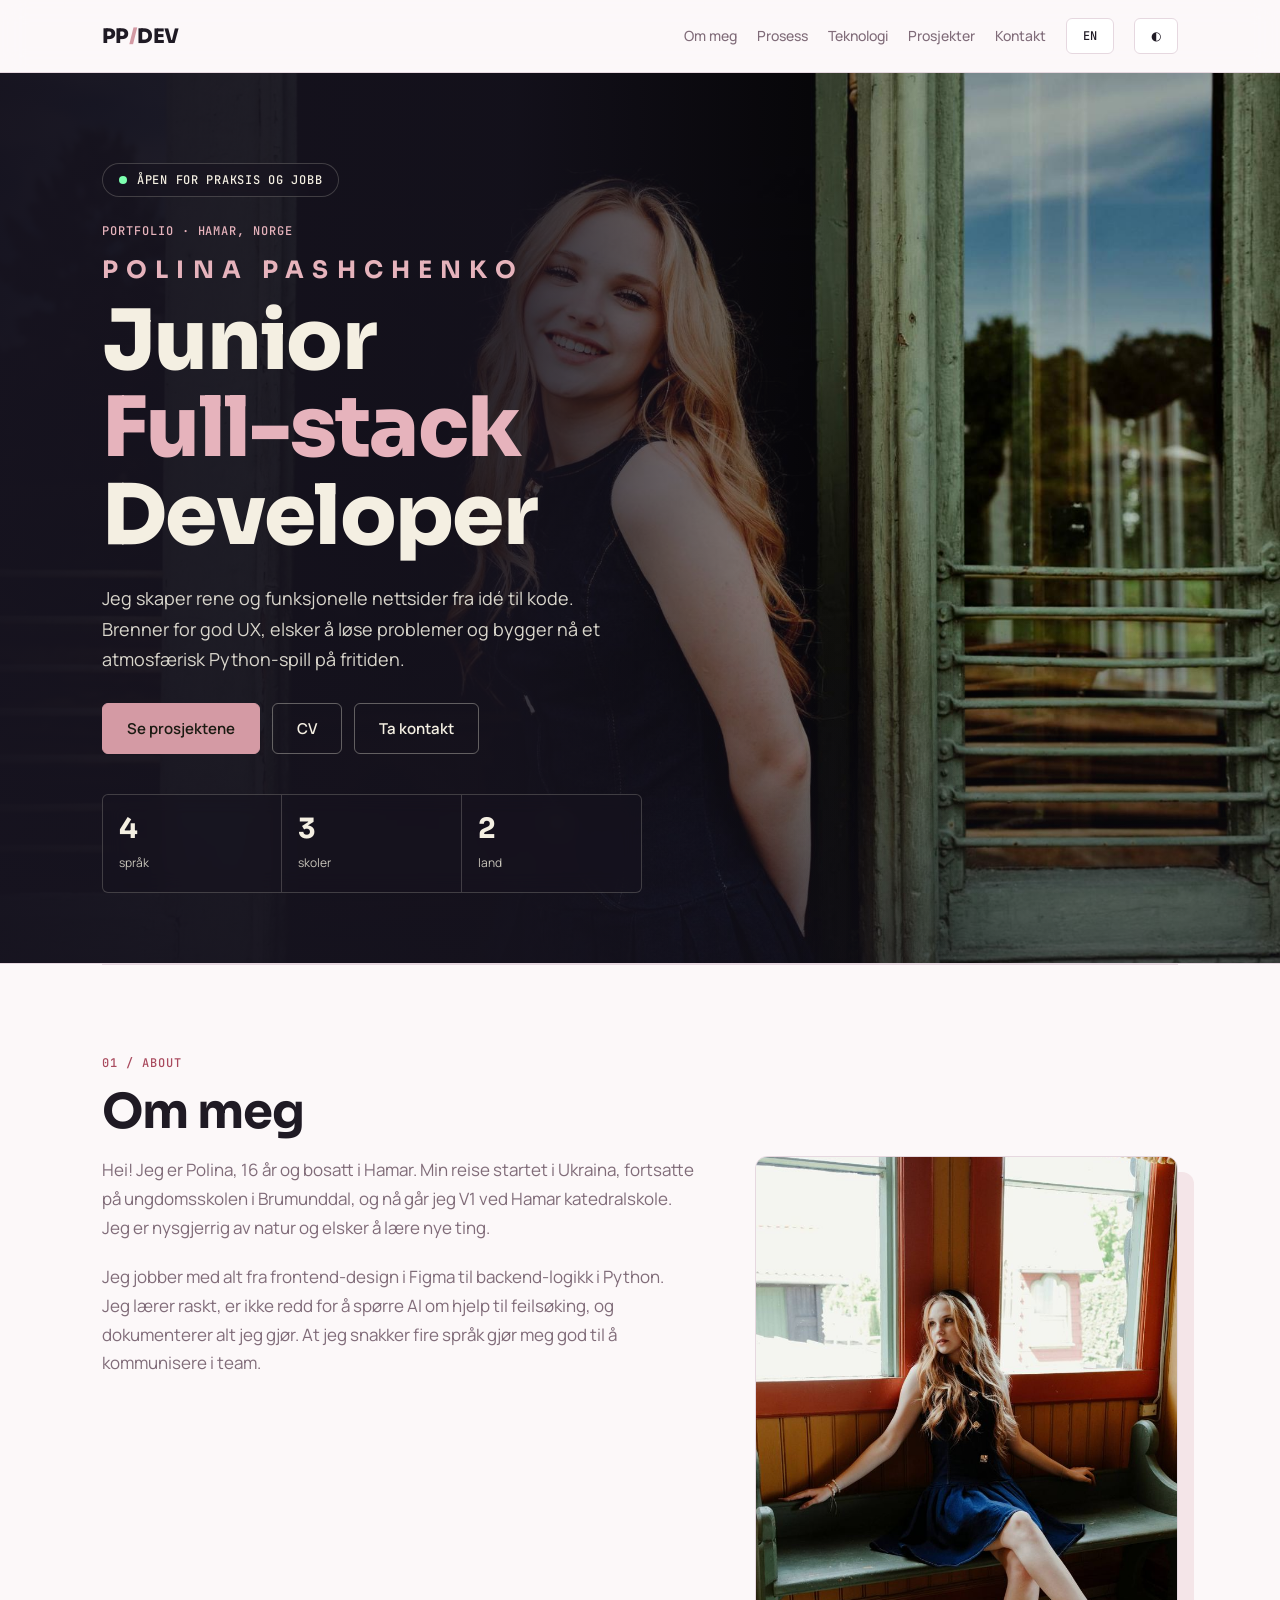
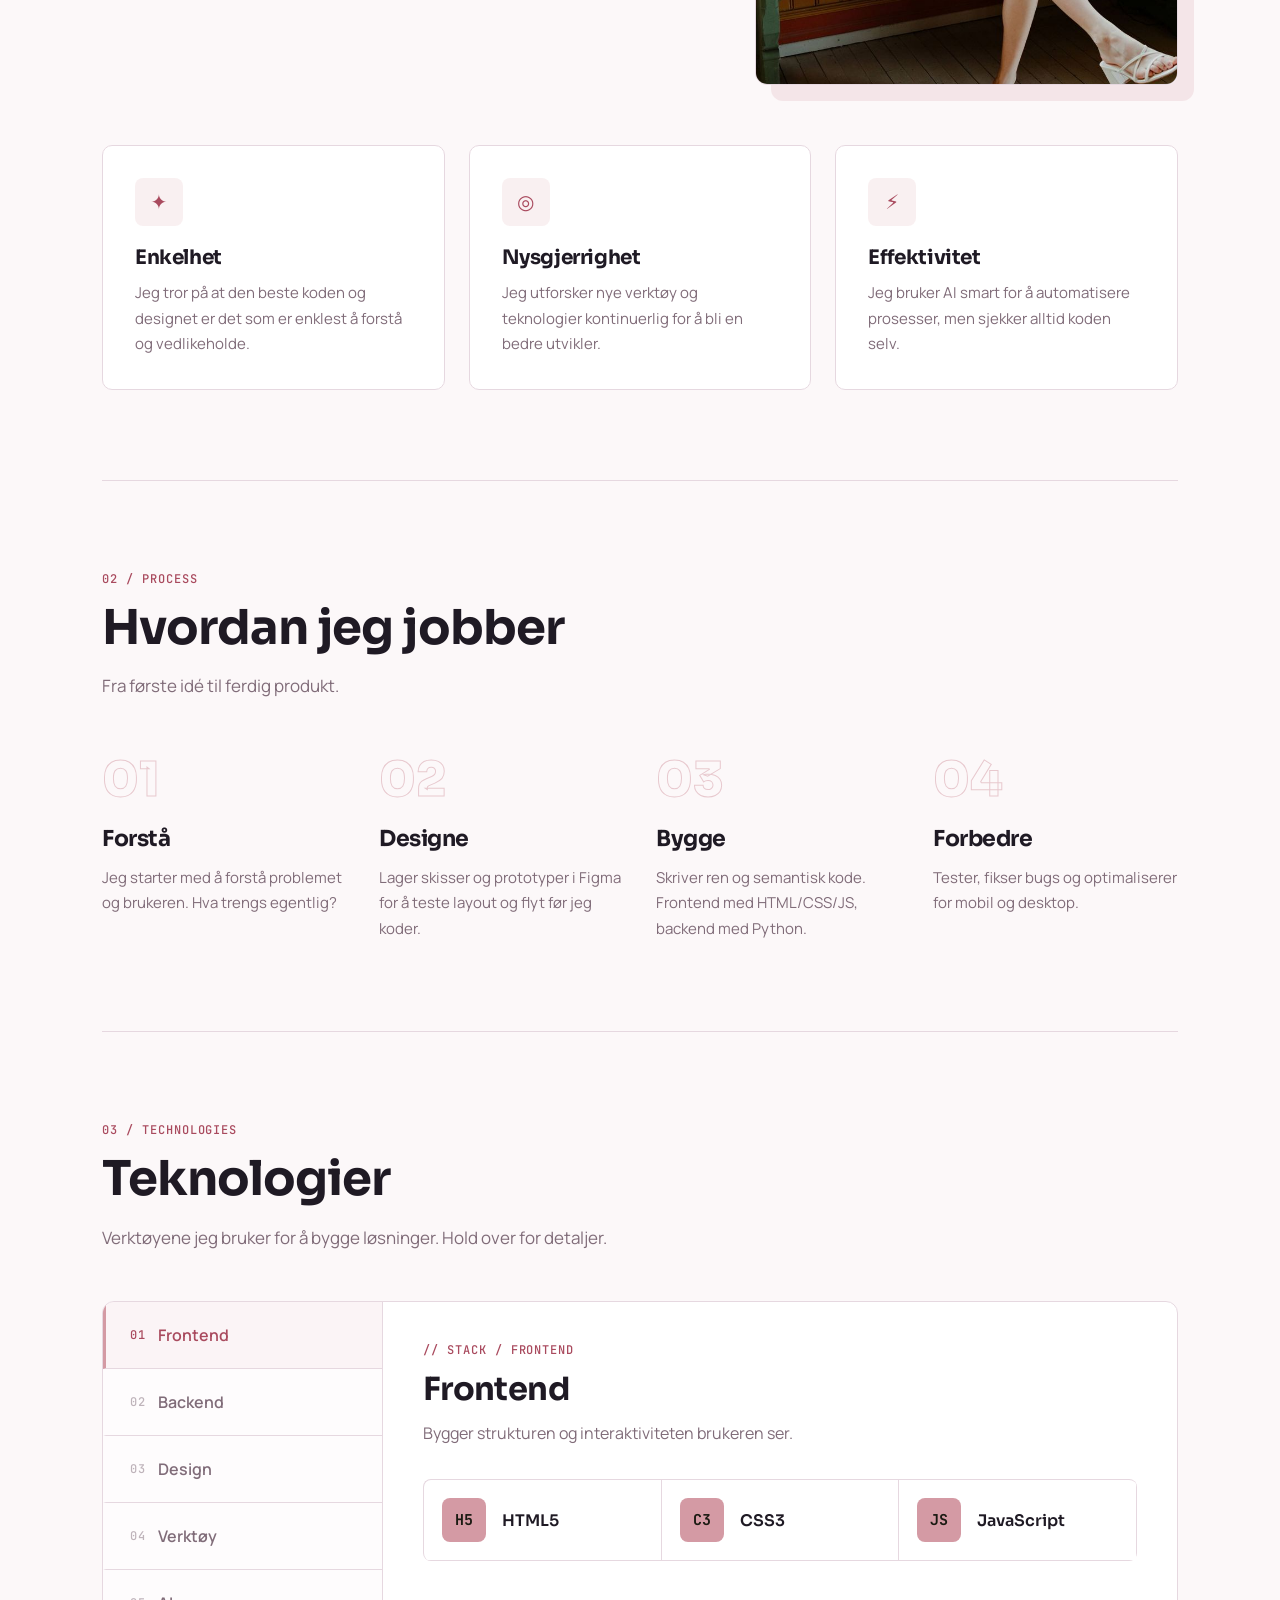
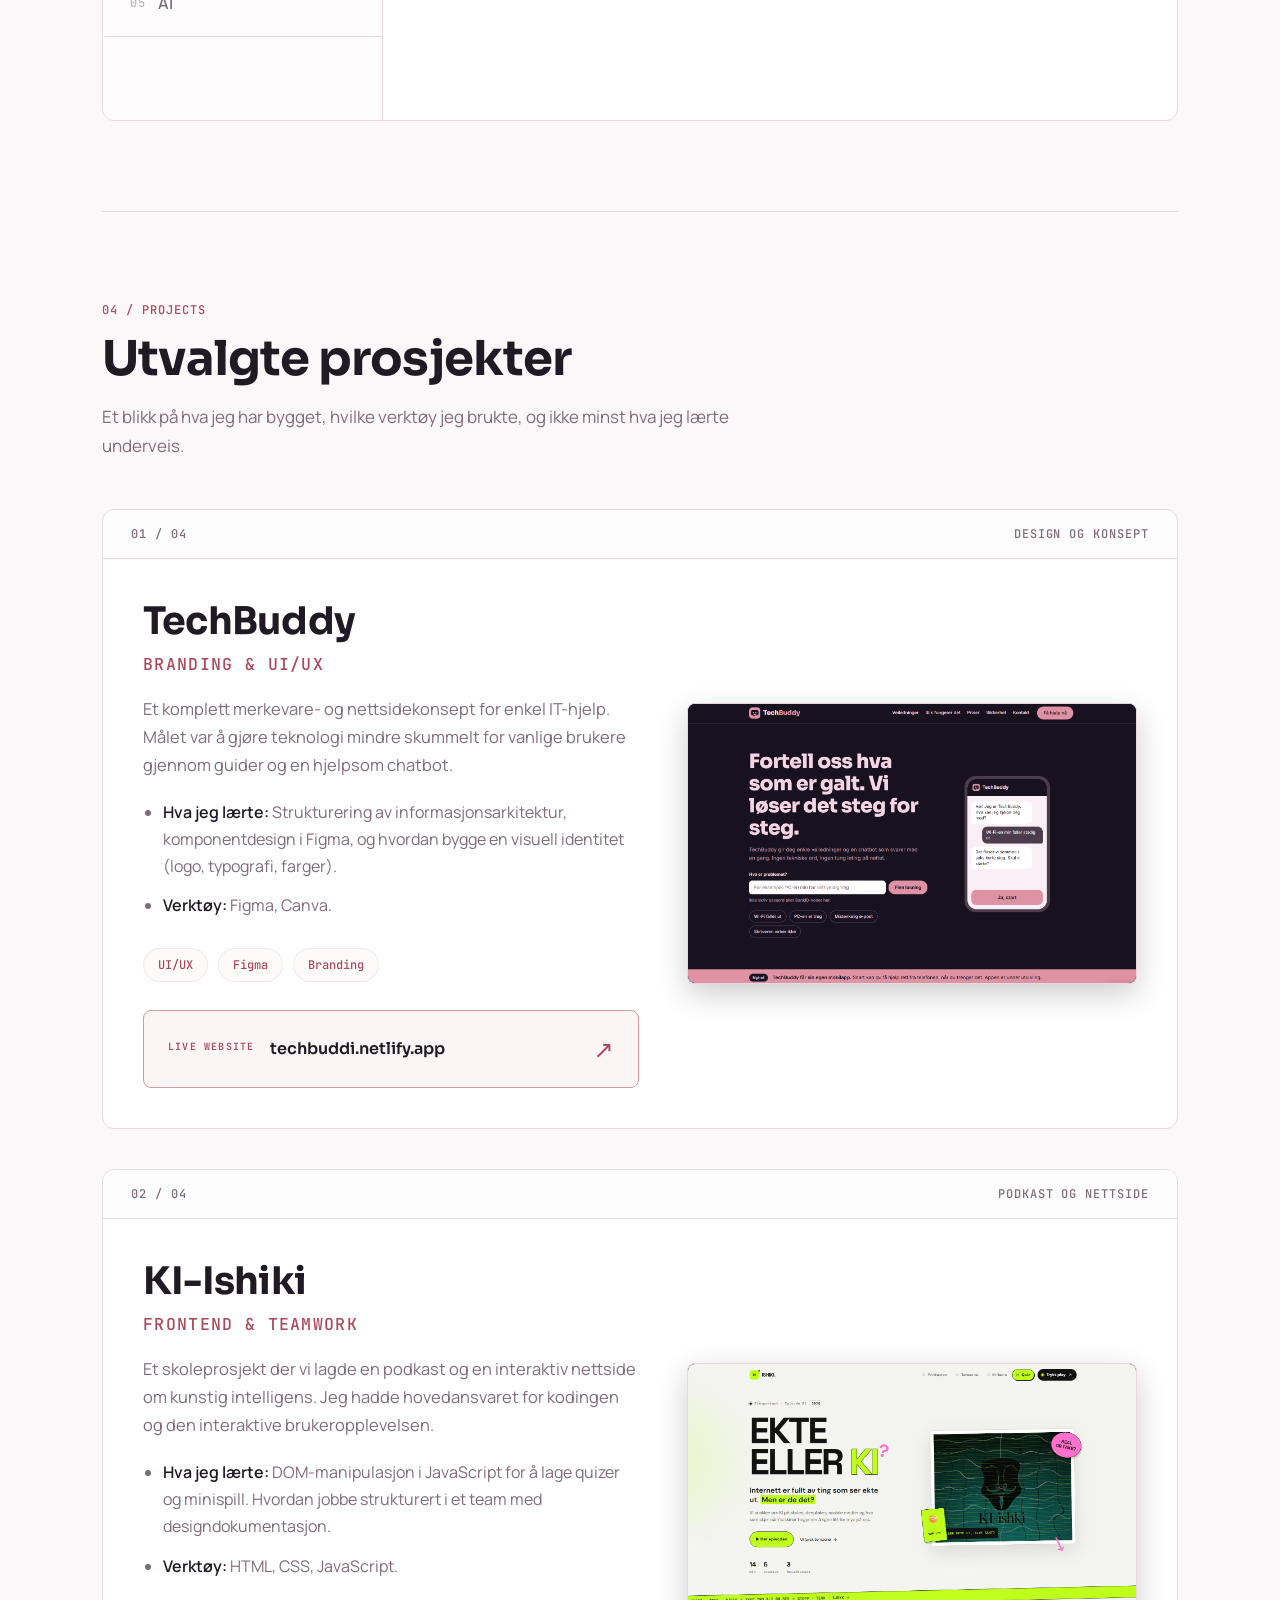
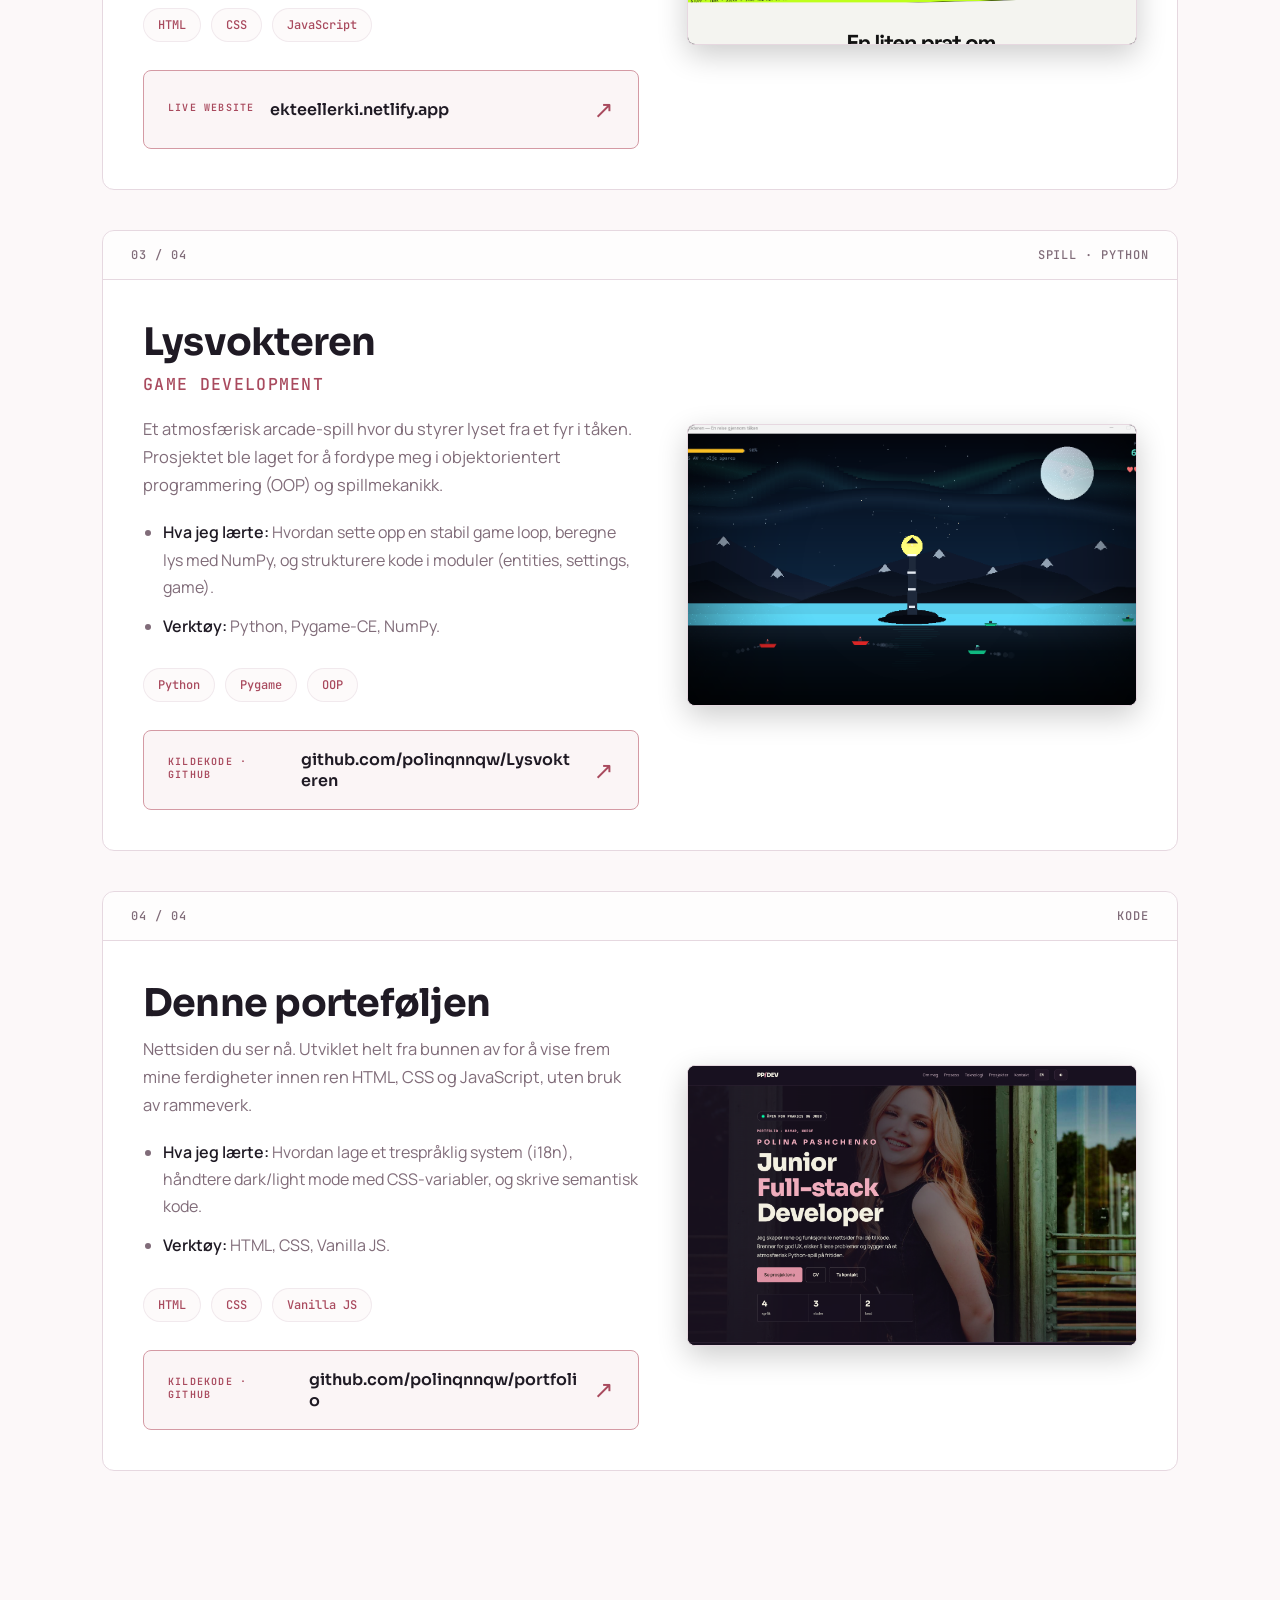
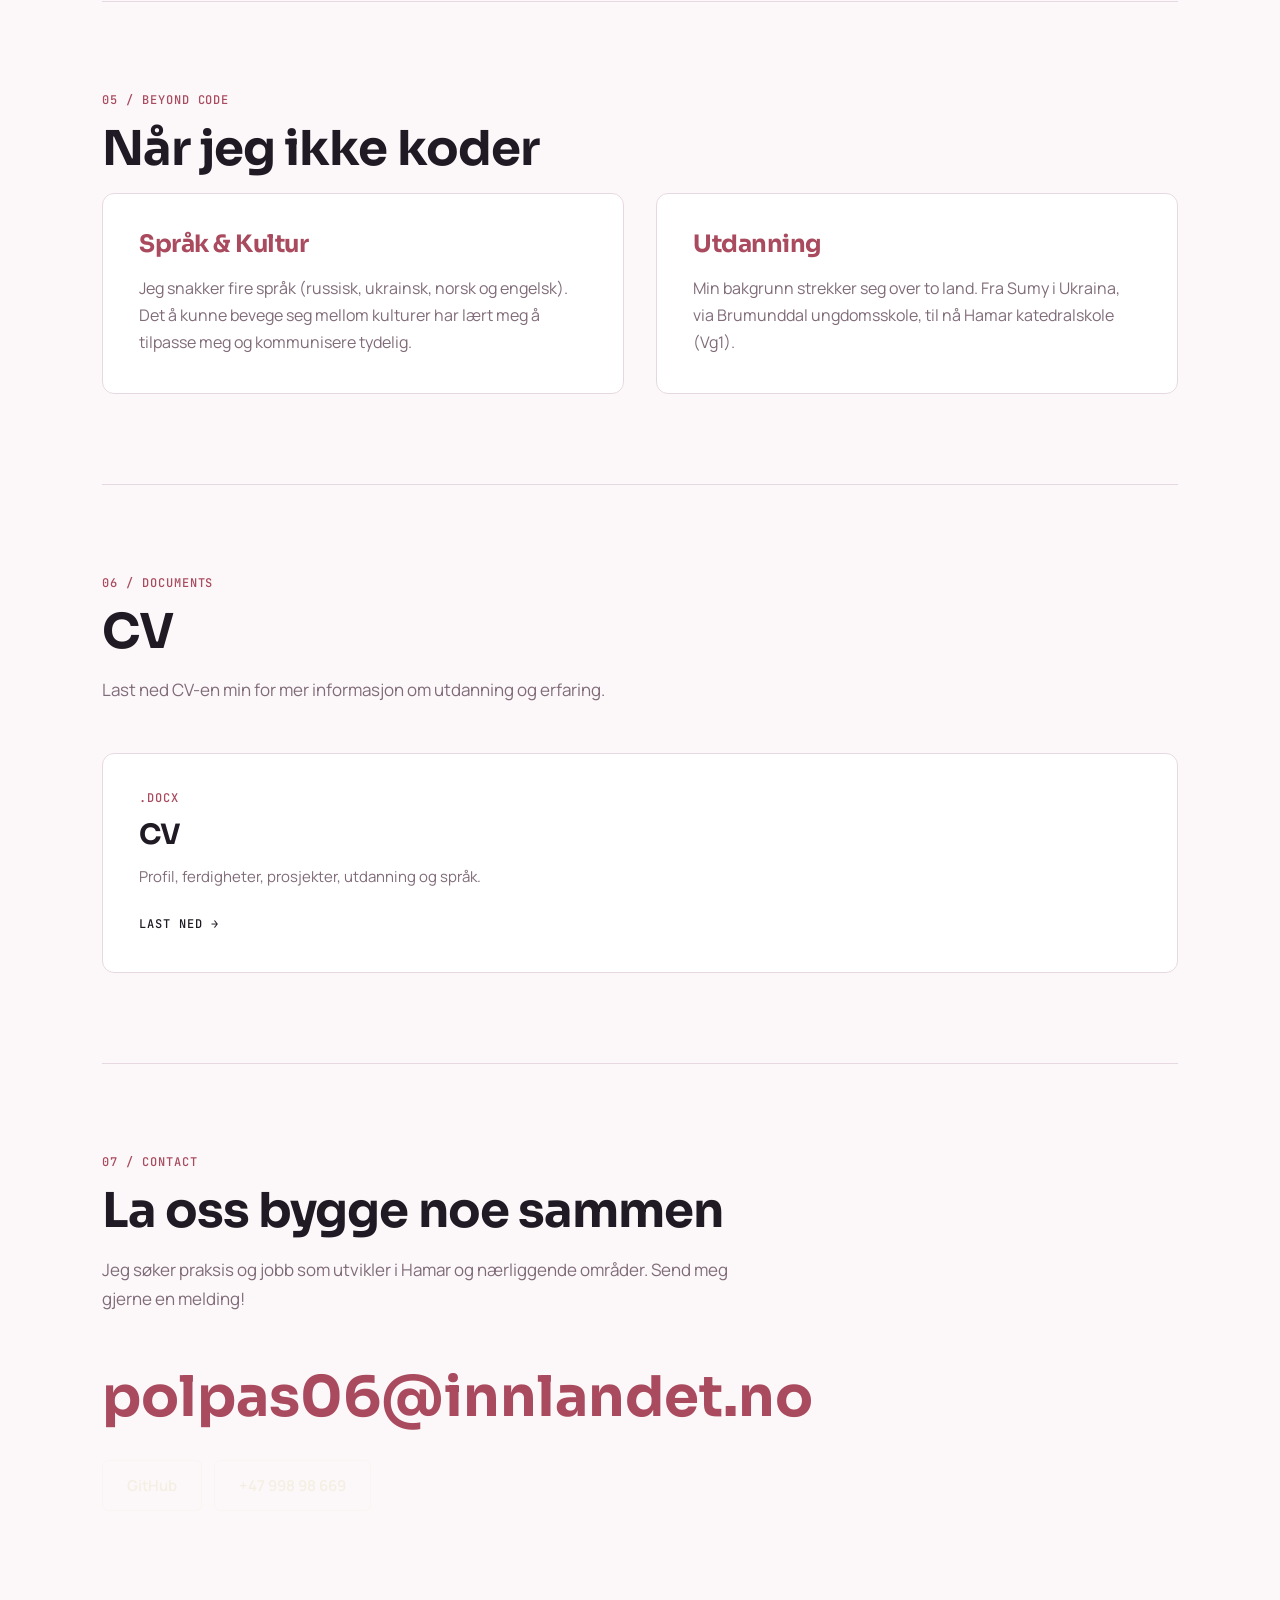
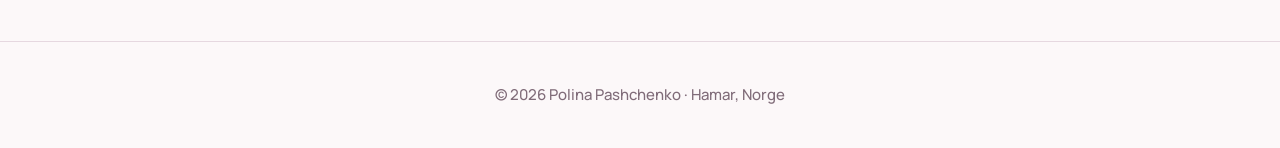
==== commit 8d30b902: "ю" ====
--- a/index.html
+++ b/index.html
@@ -4,211 +4,306 @@
 <meta charset="utf-8">
 <meta name="viewport" content="width=device-width, initial-scale=1, viewport-fit=cover">
 <title>Polina Pashchenko | Full-stack Developer</title>
-<link href="https://fonts.googleapis.com/css2?family=Inter:wght@400;500;600&family=Space+Grotesk:wght@500;700&family=JetBrains+Mono:wght@400;500&display=swap" rel="stylesheet">
+<!-- Элегантные шрифты -->
+<link href="https://fonts.googleapis.com/css2?family=Manrope:wght@400;500;600&family=Sora:wght@500;600;700;800&family=JetBrains+Mono:wght@400;500&display=swap" rel="stylesheet">
 <link rel="stylesheet" href="css/style.css">
 </head>
 <body>
 <nav><div class="wrap">
 <a class="logo" href="#top">PP<span>/</span>DEV</a>
 <a class="l" href="#about" data-no="Om meg" data-en="About"></a>
+<a class="l" href="#process" data-no="Prosess" data-en="Process"></a>
 <a class="l" href="#tech" data-no="Teknologi" data-en="Technologies"></a>
 <a class="l" href="#projects" data-no="Prosjekter" data-en="Projects"></a>
-<a class="l" href="#edu" data-no="Utdanning" data-en="Education"></a>
-<a class="l" href="#docs" data-no="CV" data-en="CV"></a>
 <a class="l" href="#contact" data-no="Kontakt" data-en="Contact"></a>
 <button class="btn" id="lang">EN</button><button class="btn" id="theme" aria-label="Theme">◐</button>
 </div></nav>
 
-<header class="hero" id="top"><div class="wrap">
-<div class="m">Portfolio · Hamar, Norge</div>
-<div class="name">Polina Pashchenko</div>
-<h1>Junior<br><span>Full-stack</span><br>Developer</h1>
-<p class="lead" data-no="Jeg bygger nettsider fra idé og design til fungerende kode, både frontend og backend. Jeg søker praksis og jobb i Hamar og området rundt." data-en="I build websites from idea and design to working code, on both frontend and backend. I am looking for an internship or job in Hamar and the surrounding area."></p>
-<div class="cta"><a class="p" href="#projects" data-no="Se prosjektene" data-en="View projects"></a><a href="#docs" data-no="CV" data-en="CV"></a><a href="#contact" data-no="Ta kontakt" data-en="Contact"></a></div>
-<div class="stats"><div><b>4</b><span data-no="språk" data-en="languages"></span></div><div><b>3</b><span data-no="skoler" data-en="schools"></span></div><div><b>2</b><span data-no="land" data-en="countries"></span></div></div>
-</div></header>
+<!-- HERO СЕКЦИЯ (Фото на фоне) -->
+<header class="hero" id="top">
+  <div class="wrap">
+    <div class="status-pill">
+      <span class="status-dot"></span>
+      <span data-no="Åpen for praksis og jobb" data-en="Open to internship and work"></span>
+    </div>
+    <div class="m">Portfolio · Hamar, Norge</div>
+    <div class="name">Polina Pashchenko</div>
+    <h1>Junior<br><span>Full-stack</span><br>Developer</h1>
+    
+    <p class="lead" data-no="Jeg skaper rene og funksjonelle nettsider fra idé til kode. Brenner for god UX, elsker å løse problemer og bygger nå et atmosfærisk Python-spill på fritiden." data-en="I create clean and functional websites from idea to code. Passionate about good UX, love solving problems, and currently building an atmospheric Python game in my spare time."></p>
+    
+    <div class="cta">
+      <a class="p" href="#projects" data-no="Se prosjektene" data-en="View projects"></a>
+      <a href="#docs" data-no="CV" data-en="CV"></a>
+      <a href="#contact" data-no="Ta kontakt" data-en="Contact"></a>
+    </div>
+
+    <div class="stats">
+      <div><b>4</b><span data-no="språk" data-en="languages"></span></div>
+      <div><b>3</b><span data-no="skoler" data-en="schools"></span></div>
+      <div><b>2</b><span data-no="land" data-en="countries"></span></div>
+    </div>
+  </div>
+</header>
+
 <main class="wrap">
 
-<section id="about"><div class="two">
-<div>
+<!-- 01 ABOUT -->
+<section id="about" class="reveal">
 <div class="m k">01 / about</div>
 <h2 data-no="Om meg" data-en="About me"></h2>
-<p data-no="Jeg heter Polina og er elev ved Hamar katedralskole. Jeg vokste opp i Ukraina, gikk på ungdomsskole i Brumunddal og lærer nå å lage nettsider og programmer. Det jeg liker best er å gjøre noe vanskelig enkelt, og å se at noe jeg har laget faktisk fungerer." data-en="My name is Polina and I am a student at Hamar katedralskole. I grew up in Ukraine, went to lower secondary school in Brumunddal and am now learning to build websites and programs. What I like most is making something difficult simple, and seeing that something I made actually works."></p>
-<p data-no="Jeg kan HTML, CSS, JavaScript og Python, jobber med JSON og API-er, og bruker Figma og Canva til design. Jeg har laget TechBuddy, en idé for enkel IT-hjelp med guider og chatbot, fra merkevare til nettsidedesign." data-en="I know HTML, CSS, JavaScript and Python, work with JSON and APIs, and use Figma and Canva for design. I created TechBuddy, an idea for easy IT help with guides and a chatbot, from brand to website design."></p>
-<p data-no="Jeg bruker AI-verktøy som ChatGPT, Claude, Gemini og DeepSeek som en hjelper når jeg lærer: til å forstå temaer, finne feil i koden og forklare ting på nye måter. Jeg dokumenterer det jeg gjør og samarbeider godt med andre. Jeg snakker fire språk, og det hjelper meg i team med mennesker fra ulike land." data-en="I use AI tools such as ChatGPT, Claude, Gemini and DeepSeek as a helper while learning: to understand topics, find bugs in code and get things explained in new ways. I document what I do and work well with others. I speak four languages, which helps me in teams with people from different countries."></p>
-</div>
+<div class="two">
 <div>
-<div class="photo"><img src="images/about.jpg" alt="Polina Pashchenko"></div>
-<div class="facts">
-<div><span data-no="Sted" data-en="Location"></span><span>Hamar, Norge</span></div>
-<div><span data-no="Rolle" data-en="Role"></span><span>Junior Full-stack</span></div>
-<div><span data-no="Skole" data-en="School"></span><span>Hamar katedralskole</span></div>
-<div><span data-no="Status" data-en="Status"></span><span data-no="Åpen for jobb og praksis" data-en="Open to work and internships"></span></div>
-</div></div>
-</div></section>
-
-<section id="tech">
-<div class="m k">02 / technologies</div>
+<p data-no="Hei! Jeg er Polina, 16 år og bosatt i Hamar. Min reise startet i Ukraina, fortsatte på ungdomsskolen i Brumunddal, og nå går jeg V1 ved Hamar katedralskole. Jeg er nysgjerrig av natur og elsker å lære nye ting." data-en="Hi! I'm Polina, 18 years old and based in Hamar. My journey started in Ukraine, continued at lower secondary school in Brumunddal, and now I'm in my first year at Hamar katedralskole. I'm naturally curious and love learning new things."></p>
+<p data-no="Jeg jobber med alt fra frontend-design i Figma til backend-logikk i Python. Jeg lærer raskt, er ikke redd for å spørre AI om hjelp til feilsøking, og dokumenterer alt jeg gjør. At jeg snakker fire språk gjør meg god til å kommunisere i team." data-en="I work with everything from frontend design in Figma to backend logic in Python. I learn fast, am not afraid to ask AI for help debugging, and document everything I do. Speaking four languages makes me great at communicating in teams."></p>
+</div>
+<div class="photo">
+  <img src="images/about.jpg" alt="Polina Pashchenko">
+</div>
+</div>
+
+<!-- Мой подход -->
+<div class="approach-grid">
+  <div class="approach-card">
+    <div class="icon">✦</div>
+    <h3 data-no="Enkelhet" data-en="Simplicity"></h3>
+    <p data-no="Jeg tror på at den beste koden og designet er det som er enklest å forstå og vedlikeholde." data-en="I believe the best code and design is what is easiest to understand and maintain."></p>
+  </div>
+  <div class="approach-card">
+    <div class="icon">◎</div>
+    <h3 data-no="Nysgjerrighet" data-en="Curiosity"></h3>
+    <p data-no="Jeg utforsker nye verktøy og teknologier kontinuerlig for å bli en bedre utvikler." data-en="I continuously explore new tools and technologies to become a better developer."></p>
+  </div>
+  <div class="approach-card">
+    <div class="icon">⚡</div>
+    <h3 data-no="Effektivitet" data-en="Efficiency"></h3>
+    <p data-no="Jeg bruker AI smart for å automatisere prosesser, men sjekker alltid koden selv." data-en="I use AI smartly to automate processes, but always check the code myself."></p>
+  </div>
+</div>
+</section>
+
+<!-- 02 PROCESS -->
+<section id="process" class="reveal">
+<div class="m k">02 / process</div>
+<h2 data-no="Hvordan jeg jobber" data-en="How I work"></h2>
+<p class="sub" data-no="Fra første idé til ferdig produkt." data-en="From the first idea to a finished product."></p>
+<div class="process-grid">
+  <div class="step">
+    <span class="step-num">01</span>
+    <h3 data-no="Forstå" data-en="Understand"></h3>
+    <p data-no="Jeg starter med å forstå problemet og brukeren. Hva trengs egentlig?" data-en="I start by understanding the problem and the user. What is actually needed?"></p>
+  </div>
+  <div class="step">
+    <span class="step-num">02</span>
+    <h3 data-no="Designe" data-en="Design"></h3>
+    <p data-no="Lager skisser og prototyper i Figma for å teste layout og flyt før jeg koder." data-en="Create sketches and prototypes in Figma to test layout and flow before coding."></p>
+  </div>
+  <div class="step">
+    <span class="step-num">03</span>
+    <h3 data-no="Bygge" data-en="Build"></h3>
+    <p data-no="Skriver ren og semantisk kode. Frontend med HTML/CSS/JS, backend med Python." data-en="Write clean and semantic code. Frontend with HTML/CSS/JS, backend with Python."></p>
+  </div>
+  <div class="step">
+    <span class="step-num">04</span>
+    <h3 data-no="Forbedre" data-en="Improve"></h3>
+    <p data-no="Tester, fikser bugs og optimaliserer for mobil og desktop." data-en="Test, fix bugs and optimize for mobile and desktop."></p>
+  </div>
+</div>
+</section>
+
+<!-- 03 TECH -->
+<section id="tech" class="reveal">
+<div class="m k">03 / technologies</div>
 <h2 data-no="Teknologier" data-en="Technologies"></h2>
-<p class="sub" data-no="Det jeg kan og bruker i prosjektene mine, sortert etter område. Hold musen over en boks for en kort forklaring, eller klikk for å lese mer." data-en="What I know and use in my projects, grouped by area. Hover over a tile for a short explanation, or click to read more."></p>
+<p class="sub" data-no="Verktøyene jeg bruker for å bygge løsninger. Hold over for detaljer." data-en="The tools I use to build solutions. Hover for details."></p>
 <div class="tech">
 <div class="tabs" id="tabs">
-<button class="on" data-t="0"><span class="m">01</span><span>Frontend</span><em>03</em></button>
-<button data-t="1"><span class="m">02</span><span>Backend &amp; API</span><em>04</em></button>
-<button data-t="2"><span class="m">03</span><span data-no="Design" data-en="Design"></span><em>02</em></button>
-<button data-t="3"><span class="m">04</span><span data-no="Verktøy" data-en="Tools"></span><em>03+</em></button>
-<button data-t="4"><span class="m">05</span><span data-no="AI-hjelpere" data-en="AI helpers"></span><em>04+</em></button>
+<button class="on" data-t="0"><span class="m">01</span><span>Frontend</span></button>
+<button data-t="1"><span class="m">02</span><span>Backend</span></button>
+<button data-t="2"><span class="m">03</span><span data-no="Design" data-en="Design"></span></button>
+<button data-t="3"><span class="m">04</span><span data-no="Verktøy" data-en="Tools"></span></button>
+<button data-t="4"><span class="m">05</span><span data-no="AI" data-en="AI"></span></button>
 </div>
 <div class="panels">
   
-  <!-- FRONTEND -->
   <div class="panel">
     <div class="m k">// stack / frontend</div>
     <h3>Frontend</h3>
-    <p data-no="Det brukeren ser og bruker: struktur, stil og interaksjon som fungerer på mobil og PC." data-en="What the user sees and uses: structure, style and interaction that work on phone and desktop."></p>
-    <div class="tiles">
-      <a class="tile" href="https://developer.mozilla.org/en-US/docs/Web/HTML" target="_blank" rel="noopener noreferrer" data-tip-no="HTML5 — grunnlaget for alle nettsider. Definerer struktur og innhold." data-tip-en="HTML5 — the foundation of every website. Defines structure and content." title="HTML5"><i>H5</i><div><b>HTML5</b><span>STACK ENTRY</span></div></a>
-      <a class="tile" href="https://developer.mozilla.org/en-US/docs/Web/CSS" target="_blank" rel="noopener noreferrer" data-tip-no="CSS3 — styrer utseende, farger, layout og responsivt design." data-tip-en="CSS3 — controls appearance, colours, layout and responsive design." title="CSS3"><i>C3</i><div><b>CSS3</b><span>STACK ENTRY</span></div></a>
-      <a class="tile" href="https://developer.mozilla.org/en-US/docs/Web/JavaScript" target="_blank" rel="noopener noreferrer" data-tip-no="JavaScript — gjør nettsiden interaktiv: knapper, menyer, spill og logikk." data-tip-en="JavaScript — makes the website interactive: buttons, menus, games and logic." title="JavaScript"><i>JS</i><div><b>JavaScript</b><span>STACK ENTRY</span></div></a>
-    </div>
-  </div>
-
-  <!-- BACKEND -->
+    <p data-no="Bygger strukturen og interaktiviteten brukeren ser." data-en="Builds the structure and interactivity the user sees."></p>
+    <div class="tiles">
+      <a class="tile" href="https://developer.mozilla.org/en-US/docs/Web/HTML" target="_blank" data-tip-no="Semantisk HTML5 for god tilgjengelighet og SEO." data-tip-en="Semantic HTML5 for good accessibility and SEO." title="HTML5"><i>H5</i><div><b>HTML5</b></div></a>
+      <a class="tile" href="https://developer.mozilla.org/en-US/docs/Web/CSS" target="_blank" data-tip-no="Moderne CSS med Grid, Flexbox og animasjoner." data-tip-en="Modern CSS with Grid, Flexbox and animations." title="CSS3"><i>C3</i><div><b>CSS3</b></div></a>
+      <a class="tile" href="https://developer.mozilla.org/en-US/docs/Web/JavaScript" target="_blank" data-tip-no="Vanilla JS for DOM-manipulasjon og spill-logikk." data-tip-en="Vanilla JS for DOM manipulation and game logic." title="JavaScript"><i>JS</i><div><b>JavaScript</b></div></a>
+    </div>
+  </div>
+
   <div class="panel" hidden>
     <div class="m k">// stack / backend</div>
     <h3>Backend &amp; API</h3>
-    <p data-no="Det som skjer bak kulissene: logikk i Python, data i JSON, testing av API-er med Postman og kobling mot AI via OpenAI API." data-en="What happens behind the scenes: logic in Python, data in JSON, testing APIs with Postman and connecting to AI through the OpenAI API."></p>
-    <div class="tiles">
-      <a class="tile" href="https://www.python.org/about/" target="_blank" rel="noopener noreferrer" data-tip-no="Python — et allsidig programmeringsspråk. Brukes til backend, automatisering og spill (Pygame)." data-tip-en="Python — a versatile programming language. Used for backend, automation and games (Pygame)." title="Python"><i>Py</i><div><b>Python</b><span>STACK ENTRY</span></div></a>
-      <a class="tile" href="https://www.json.org/json-en.html" target="_blank" rel="noopener noreferrer" data-tip-no="JSON — et lett format for å lagre og sende data mellom systemer." data-tip-en="JSON — a lightweight format for storing and sending data between systems." title="JSON"><i>{}</i><div><b>JSON</b><span>STACK ENTRY</span></div></a>
-      <a class="tile" href="https://www.postman.com/what-is-an-api/" target="_blank" rel="noopener noreferrer" data-tip-no="Postman — verktøy for å teste API-er og se hvilke data som sendes og mottas." data-tip-en="Postman — a tool for testing APIs and seeing what data is sent and received." title="Postman"><i>Pm</i><div><b>Postman</b><span>STACK ENTRY</span></div></a>
-      <a class="tile" href="https://platform.openai.com/docs/overview" target="_blank" rel="noopener noreferrer" data-tip-no="OpenAI API — lar deg koble appen din til AI-modeller for tekst, bilde og mer." data-tip-en="OpenAI API — lets you connect your app to AI models for text, images and more." title="OpenAI API"><i>AI</i><div><b>OpenAI API</b><span>STACK ENTRY</span></div></a>
-    </div>
-  </div>
-
-  <!-- DESIGN -->
+    <p data-no="Logikk, data og kobling mot eksterne tjenester." data-en="Logic, data and connecting to external services."></p>
+    <div class="tiles">
+      <a class="tile" href="https://www.python.org/about/" target="_blank" data-tip-no="Python for backend, automatisering og spill (Pygame)." data-tip-en="Python for backend, automation and games (Pygame)." title="Python"><i>Py</i><div><b>Python</b></div></a>
+      <a class="tile" href="https://www.json.org/json-en.html" target="_blank" data-tip-no="JSON for lagring og overføring av data." data-tip-en="JSON for storing and transferring data." title="JSON"><i>{}</i><div><b>JSON</b></div></a>
+      <a class="tile" href="https://www.postman.com/what-is-an-api/" target="_blank" data-tip-no="Postman for API-testing og feilsøking." data-tip-en="Postman for API testing and debugging." title="Postman"><i>Pm</i><div><b>Postman</b></div></a>
+    </div>
+  </div>
+
   <div class="panel" hidden>
     <div class="m k">// stack / design</div>
     <h3>Design</h3>
-    <p data-no="Fra fargepalett og typografi til prototyper og ferdige visuelle profiler." data-en="From colour palette and typography to prototypes and finished visual identities."></p>
-    <div class="tiles">
-      <a class="tile" href="https://www.figma.com/what-is-figma/" target="_blank" rel="noopener noreferrer" data-tip-no="Figma — lager prototyper og designsamarbeid i nettleseren." data-tip-en="Figma — creates prototypes and design collaboration in the browser." title="Figma"><i>Fg</i><div><b>Figma</b><span>STACK ENTRY</span></div></a>
-      <a class="tile" href="https://www.canva.com/about/" target="_blank" rel="noopener noreferrer" data-tip-no="Canva — enkelt designverktøy for presentasjoner, logoer og sosiale medier." data-tip-en="Canva — an easy design tool for presentations, logos and social media." title="Canva"><i>Cv</i><div><b>Canva</b><span>STACK ENTRY</span></div></a>
-    </div>
-  </div>
-
-  <!-- VERKTØY -->
+    <p data-no="Visuell identitet og brukervennlighet." data-en="Visual identity and user experience."></p>
+    <div class="tiles">
+      <a class="tile" href="https://www.figma.com/what-is-figma/" target="_blank" data-tip-no="Figma for prototyping og UI-design." data-tip-en="Figma for prototyping and UI design." title="Figma"><i>Fg</i><div><b>Figma</b></div></a>
+      <a class="tile" href="https://www.canva.com/about/" target="_blank" data-tip-no="Canva for raske visuelle ressurser." data-tip-en="Canva for quick visual assets." title="Canva"><i>Cv</i><div><b>Canva</b></div></a>
+    </div>
+  </div>
+
   <div class="panel" hidden>
     <div class="m k">// stack / tools</div>
     <h3 data-no="Verktøy" data-en="Tools">Verktøy</h3>
-    <p data-no="Det jeg bruker til å skrive, versjonere og dele koden min. Og flere til." data-en="What I use to write, version and share my code. And more."></p>
-    <div class="tiles">
-      <a class="tile" href="https://code.visualstudio.com/docs" target="_blank" rel="noopener noreferrer" data-tip-no="VS Code — en populær og gratis kodeeditor med mange utvidelser." data-tip-en="VS Code — a popular and free code editor with many extensions." title="VS Code"><i>VS</i><div><b>VS Code</b><span>STACK ENTRY</span></div></a>
-      <a class="tile" href="https://git-scm.com/book/en/v2/Getting-Started-What-is-Git%3F" target="_blank" rel="noopener noreferrer" data-tip-no="Git — versjonskontroll. Holder orden på endringer i koden over tid." data-tip-en="Git — version control. Keeps track of changes in code over time." title="Git"><i>Gt</i><div><b>Git</b><span>STACK ENTRY</span></div></a>
-      <a class="tile" href="https://docs.github.com/en/get-started/start-your-journey/what-is-github" target="_blank" rel="noopener noreferrer" data-tip-no="GitHub — lagrer koden din på nettet og gjør det enkelt å samarbeide." data-tip-en="GitHub — stores your code online and makes collaboration easy." title="GitHub"><i>GH</i><div><b>GitHub</b><span>STACK ENTRY</span></div></a>
-      <a class="tile" href="https://www.w3schools.com/" target="_blank" rel="noopener noreferrer" data-tip-no="Flere verktøy og ressurser kommer etter hvert som jeg lærer." data-tip-en="More tools and resources will be added as I learn." title="More"><i>+</i><div><b>og flere</b><span>STACK ENTRY</span></div></a>
-    </div>
-  </div>
-
-  <!-- AI -->
+    <p data-no="Miljøet jeg jobber i." data-en="The environment I work in."></p>
+    <div class="tiles">
+      <a class="tile" href="https://code.visualstudio.com/docs" target="_blank" data-tip-no="VS Code som primær kodeeditor." data-tip-en="VS Code as my primary code editor." title="VS Code"><i>VS</i><div><b>VS Code</b></div></a>
+      <a class="tile" href="https://git-scm.com/book/en/v2/Getting-Started-What-is-Git%3F" target="_blank" data-tip-no="Git for versjonskontroll." data-tip-en="Git for version control." title="Git"><i>Gt</i><div><b>Git</b></div></a>
+      <a class="tile" href="https://docs.github.com/en/get-started/start-your-journey/what-is-github" target="_blank" data-tip-no="GitHub for lagring og samarbeid." data-tip-en="GitHub for storage and collaboration." title="GitHub"><i>GH</i><div><b>GitHub</b></div></a>
+    </div>
+  </div>
+
   <div class="panel" hidden>
     <div class="m k">// stack / ai</div>
     <h3 data-no="AI-hjelpere" data-en="AI helpers">AI-hjelpere</h3>
-    <p data-no="Jeg bruker AI som lærer og assistent: til å forstå temaer, feilsøke og få forklaringer. Jeg sjekker alltid svarene selv." data-en="I use AI as a tutor and assistant: to understand topics, debug and get explanations. I always check the answers myself."></p>
-    <div class="tiles">
-      <a class="tile" href="https://openai.com/chatgpt/overview/" target="_blank" rel="noopener noreferrer" data-tip-no="ChatGPT — AI-assistent for tekst, kode og forklaringer." data-tip-en="ChatGPT — AI assistant for text, code and explanations." title="ChatGPT"><i>GPT</i><div><b>ChatGPT</b><span>STUDY HELPER</span></div></a>
-      <a class="tile" href="https://www.anthropic.com/claude" target="_blank" rel="noopener noreferrer" data-tip-no="Claude — AI-assistent som er god på lange tekster og kode." data-tip-en="Claude — AI assistant that is good at long texts and code." title="Claude"><i>Cl</i><div><b>Claude</b><span>STUDY HELPER</span></div></a>
-      <a class="tile" href="https://deepmind.google/technologies/gemini/" target="_blank" rel="noopener noreferrer" data-tip-no="Gemini — Googles AI-assistent for søk, tekst og bilder." data-tip-en="Gemini — Google's AI assistant for search, text and images." title="Gemini"><i>Gm</i><div><b>Gemini</b><span>STUDY HELPER</span></div></a>
-      <a class="tile" href="https://www.deepseek.com/" target="_blank" rel="noopener noreferrer" data-tip-no="DeepSeek — AI-assistent for kode og resonnering." data-tip-en="DeepSeek — AI assistant for code and reasoning." title="DeepSeek"><i>DS</i><div><b>DeepSeek</b><span>STUDY HELPER</span></div></a>
-      <a class="tile" href="https://www.w3schools.com/" target="_blank" rel="noopener noreferrer" data-tip-no="Flere AI-verktøy brukes etter behov." data-tip-en="More AI tools are used as needed." title="More"><i>+</i><div><b>og flere</b><span>MORE</span></div></a>
-    </div>
-  </div>
-</div>
-</div>
-</section>
-
-<section id="projects">
-<div class="m k">03 / projects</div>
-<h2 data-no="Prosjekter" data-en="Projects"></h2>
-<p class="sub" data-no="Ting jeg har laget. Flere kommer her etter hvert som jeg lærer." data-en="Things I have made. More will be added here as I learn."></p>
-<div class="proj"><div class="head m"><span>01 / 03</span><span data-no="Design og konsept" data-en="Design and concept"></span></div>
+    <p data-no="Brukes som læringsstøtte og for effektiv feilsøking." data-en="Used as learning support and for efficient debugging."></p>
+    <div class="tiles">
+      <a class="tile" href="https://openai.com/chatgpt/overview/" target="_blank" data-tip-no="ChatGPT for raske svar og kodeeksempler." data-tip-en="ChatGPT for quick answers and code examples." title="ChatGPT"><i>GPT</i><div><b>ChatGPT</b></div></a>
+      <a class="tile" href="https://www.anthropic.com/claude" target="_blank" data-tip-no="Claude for dyp kodeanalyse." data-tip-en="Claude for deep code analysis." title="Claude"><i>Cl</i><div><b>Claude</b></div></a>
+      <a class="tile" href="https://deepmind.google/technologies/gemini/" target="_blank" data-tip-no="Gemini for research." data-tip-en="Gemini for research." title="Gemini"><i>Gm</i><div><b>Gemini</b></div></a>
+    </div>
+  </div>
+</div>
+</div>
+</section>
+
+<!-- 04 PROJECTS -->
+<section id="projects" class="reveal">
+<div class="m k">04 / projects</div>
+<h2 data-no="Utvalgte prosjekter" data-en="Selected projects"></h2>
+<p class="sub" data-no="Et blikk på hva jeg har bygget, hvilke verktøy jeg brukte, og ikke minst hva jeg lærte underveis." data-en="A look at what I've built, the tools I used, and most importantly what I learned along the way."></p>
+
+<!-- 01 TechBuddy -->
+<div class="proj"><div class="head m"><span>01 / 04</span><span data-no="Design og konsept" data-en="Design and concept"></span></div>
 <div class="body"><div>
-<h3>TechBuddy</h3><p class="m" style="color:var(--a2)">Technology made simple.</p>
-<p data-no="Mange synes det er vanskelig å løse problemer med PC og programmer på egen hånd. TechBuddy er en nettside med trinn-for-trinn-guider og en chatbot som hjelper deg med å få det til selv." data-en="Many people find it hard to solve computer and software problems on their own. TechBuddy is a website with step-by-step guides and a chatbot that helps you get it done yourself."></p>
-<ul><li data-no="Hele merkevaren: navn, slagord, logo i to versjoner, fargepalett og typografi" data-en="The whole brand: name, slogan, logo in two versions, colour palette and typography"></li>
-<li data-no="Moodboard og brandprofil laget i Figma og Canva" data-en="Moodboard and brand profile made in Figma and Canva"></li>
-<li data-no="Nettsidedesign i Figma med guideliste, forstørrbart chatvindu og nyhet om kommende mobilapp" data-en="Website design in Figma with a guide list, an enlargeable chat window and a news item about the upcoming mobile app"></li>
-<li data-no="Bot som tilbyr å vise alle løsningstrinn på en gang" data-en="A bot that offers to show all solution steps at once"></li>
-<li data-no="Prisplaner: Gratis, 59 kr/mnd og 99 kr/mnd" data-en="Pricing plans: Free, 59 kr/month and 99 kr/month"></li></ul>
-<p><a href="https://techbuddi.netlify.app/" target="_blank" rel="noopener noreferrer">TechBuddy →</a></p><div class="chips"><span>Figma</span><span>Canva</span><span>UX</span><span>Branding</span><span>Sora</span><span>Inter</span></div>
-</div><div>
-<div class="m" style="color:var(--muted)">PALETTE</div>
-<div class="swatch"><i style="background:#16131F"></i><i style="background:#4A3F4B"></i><i style="background:#806C79"></i><i style="background:#C1A0AC"></i><i style="background:#D49AA4"></i><i style="background:#F0D9E4"></i></div>
-<p class="m" style="font-size:11px">#16131F · #4A3F4B · #806C79 · #C1A0AC · #D49AA4 · #F0D9E4</p>
-<p style="margin-top:18px;font:700 44px 'Space Grotesk';color:var(--text)">Aa <span style="font:400 44px Inter">Aa</span></p>
-<p class="m" style="font-size:11px">Sora · Inter</p>
-</div></div></div>
-
-<div class="proj"><div class="head m"><span>02 / 03</span><span data-no="Podkast og nettside" data-en="Podcast and website"></span></div>
+<h3>TechBuddy</h3><p class="m" style="color:var(--a2)">Branding & UI/UX</p>
+<p data-no="Et komplett merkevare- og nettsidekonsept for enkel IT-hjelp. Målet var å gjøre teknologi mindre skummelt for vanlige brukere gjennom guider og en hjelpsom chatbot." data-en="A complete brand and website concept for simple IT help. The goal was to make technology less intimidating for regular users through guides and a helpful chatbot."></p>
+<ul>
+  <li><b>Hva jeg lærte:</b> <span data-no="Strukturering av informasjonsarkitektur, komponentdesign i Figma, og hvordan bygge en visuell identitet (logo, typografi, farger)." data-en="Information architecture, component design in Figma, and how to build a visual identity (logo, typography, colors)."></span></li>
+  <li><b>Verktøy:</b> Figma, Canva.</li>
+</ul>
+<div class="chips"><span>UI/UX</span><span>Figma</span><span>Branding</span></div>
+<a class="proj-cta" href="https://techbuddi.netlify.app/" target="_blank" rel="noopener noreferrer">
+  <span class="proj-cta-label">LIVE WEBSITE</span>
+  <span class="proj-cta-url">techbuddi.netlify.app</span>
+  <span class="proj-cta-arrow">↗</span>
+</a>
+</div>
+<div class="proj-image">
+  <img src="images/techbuddy.jpg" alt="TechBuddy Screenshot" loading="lazy">
+</div>
+</div></div>
+
+<!-- 02 KI-Ishiki -->
+<div class="proj"><div class="head m"><span>02 / 04</span><span data-no="Podkast og nettside" data-en="Podcast and website"></span></div>
 <div class="body"><div>
-<h3>KI-Ishiki</h3><p class="m" style="color:var(--a2)">Ekte eller KI?</p>
-<p data-no="Elevpodkast og nettside om kunstig intelligens, deepfakes og livet på nettet. Et gruppeprosjekt der vi snakket om hva KI betyr for skole, sosiale medier og jobber i framtida, og lagde en nettside rundt episoden." data-en="A student podcast and website about artificial intelligence, deepfakes and life online. A group project where we talked about what AI means for school, social media and future jobs, and built a website around the episode."></p>
-<ul><li data-no="Nettside skrevet i HTML, CSS og JavaScript, med mobilmeny og responsivt design" data-en="Website written in HTML, CSS and JavaScript, with a mobile menu and responsive design"></li>
-<li data-no="Quiz med 8 spørsmål og forklaring på hvert svar" data-en="Quiz with 8 questions and an explanation for each answer"></li>
-<li data-no="Minispillet «Ekte eller KI?» der man gjetter hva maskinen har laget" data-en="The mini-game “Real or AI?” where you guess what a machine has made"></li>
-<li data-no="Personlighetstest: «Hvem er du i debatten?»" data-en="Personality test: “Who are you in the debate?”"></li>
-<li data-no="Fakta fra Utdanningsdirektoratet og KI-indeksen, med kilder og videre lesing" data-en="Facts from the Norwegian Directorate for Education and the AI index, with sources and further reading"></li></ul>
-<p style="margin-top:16px"><a href="https://ekteellerki.netlify.app/" target="_blank" rel="noopener noreferrer" data-no="Åpne prosjektet →" data-en="Open the project →"></a></p>
-<div class="chips"><span>HTML</span><span>CSS</span><span>JavaScript</span><span>Podkast</span></div>
-</div><div>
-<div class="m" style="color:var(--muted)">PALETTE</div>
-<div class="swatch"><i style="background:#d8ff3e"></i><i style="background:#ff8ecb"></i><i style="background:#9bd8ff"></i><i style="background:#c8b5ff"></i><i style="background:#7C00FF"></i></div>
-<p class="m" style="font-size:11px">#d8ff3e · #ff8ecb · #9bd8ff · #c8b5ff · #7C00FF</p>
-<p style="margin-top:18px;font:700 40px 'Space Grotesk';color:var(--text)">Aa <span style="font:400 40px 'DM Sans'">Aa</span></p>
-<p class="m" style="font-size:11px">Space Grotesk · DM Sans</p>
-<div class="stats" style="margin-top:22px;max-width:none"><div><b>14</b><span data-no="minutter" data-en="minutes"></span></div><div><b>5</b><span data-no="stemmer" data-en="voices"></span></div><div><b>3</b><span data-no="spill og tester" data-en="games and tests"></span></div></div>
-</div></div></div>
-
-<div class="proj"><div class="head m"><span>03 / 03</span><span data-no="Kode" data-en="Code"></span></div>
+<h3>KI-Ishiki</h3><p class="m" style="color:var(--a2)">Frontend & Teamwork</p>
+<p data-no="Et skoleprosjekt der vi lagde en podkast og en interaktiv nettside om kunstig intelligens. Jeg hadde hovedansvaret for kodingen og den interaktive brukeropplevelsen." data-en="A school project where we created a podcast and an interactive website about artificial intelligence. I was mainly responsible for coding and the interactive user experience."></p>
+<ul>
+  <li><b>Hva jeg lærte:</b> <span data-no="DOM-manipulasjon i JavaScript for å lage quizer og minispill. Hvordan jobbe strukturert i et team med designdokumentasjon." data-en="DOM manipulation in JavaScript to create quizzes and mini-games. How to work structured in a team with design documentation."></span></li>
+  <li><b>Verktøy:</b> HTML, CSS, JavaScript.</li>
+</ul>
+<div class="chips"><span>HTML</span><span>CSS</span><span>JavaScript</span></div>
+<a class="proj-cta" href="https://ekteellerki.netlify.app/" target="_blank" rel="noopener noreferrer">
+  <span class="proj-cta-label">LIVE WEBSITE</span>
+  <span class="proj-cta-url">ekteellerki.netlify.app</span>
+  <span class="proj-cta-arrow">↗</span>
+</a>
+</div>
+<div class="proj-image">
+  <img src="images/ki-ishiki.jpg" alt="KI-Ishiki Screenshot" loading="lazy">
+</div>
+</div></div>
+
+<!-- 03 Lysvokteren -->
+<div class="proj"><div class="head m"><span>03 / 04</span><span data-no="Spill · Python" data-en="Game · Python"></span></div>
+<div class="body"><div>
+<h3>Lysvokteren</h3><p class="m" style="color:var(--a2)">Game Development</p>
+<p data-no="Et atmosfærisk arcade-spill hvor du styrer lyset fra et fyr i tåken. Prosjektet ble laget for å fordype meg i objektorientert programmering (OOP) og spillmekanikk." data-en="An atmospheric arcade game where you control the light from a lighthouse in the fog. The project was created to dive deep into object-oriented programming (OOP) and game mechanics."></p>
+<ul>
+  <li><b>Hva jeg lærte:</b> <span data-no="Hvordan sette opp en stabil game loop, beregne lys med NumPy, og strukturere kode i moduler (entities, settings, game)." data-en="How to set up a stable game loop, calculate light with NumPy, and structure code into modules (entities, settings, game)."></span></li>
+  <li><b>Verktøy:</b> Python, Pygame-CE, NumPy.</li>
+</ul>
+<div class="chips"><span>Python</span><span>Pygame</span><span>OOP</span></div>
+<a class="proj-cta" href="https://github.com/polinqnnqw/Lysvokteren.git" target="_blank" rel="noopener noreferrer">
+  <span class="proj-cta-label">KILDEKODE · GITHUB</span>
+  <span class="proj-cta-url">github.com/polinqnnqw/Lysvokteren</span>
+  <span class="proj-cta-arrow">↗</span>
+</a>
+</div>
+<div class="proj-image">
+  <img src="images/lysovokteren.jpg" alt="Lysvokteren Screenshot" loading="lazy">
+</div>
+</div></div>
+
+<!-- 04 This portfolio -->
+<div class="proj"><div class="head m"><span>04 / 04</span><span data-no="Kode" data-en="Code"></span></div>
 <div class="body"><div>
 <h3 data-no="Denne porteføljen" data-en="This portfolio"></h3>
-<p data-no="Nettsiden du ser nå. Den er skrevet for hånd i HTML, CSS og JavaScript, uten rammeverk." data-en="The website you are looking at now. It is written by hand in HTML, CSS and JavaScript, without frameworks."></p>
-<ul><li data-no="To språk (norsk og engelsk) med en knapp" data-en="Two languages (Norwegian and English) with one button"></li><li data-no="Mørk og lys modus som huskes i nettleseren" data-en="Dark and light mode remembered in the browser"></li><li data-no="Fungerer på mobil, nettbrett og PC" data-en="Works on phone, tablet and desktop"></li></ul>
-<div class="chips"><span>HTML</span><span>CSS</span><span>JavaScript</span></div>
-</div><div><p class="m" style="color:var(--muted)" data-no="Kildekode" data-en="Source code"></p><p><a href="https://github.com/polinqnnqw/portfolio.git" target="_blank" rel="noopener noreferrer">portfolio.git →</a></p></div></div></div>
-</section>
-
-<section id="edu">
-<div class="m k">04 / education</div>
-<h2 data-no="Utdanning" data-en="Education"></h2>
-<p class="sub" data-no="Tre skoler i to land. Det har lært meg å tilpasse meg og lære nye ting raskt." data-en="Three schools in two countries. It has taught me to adapt and learn new things fast."></p>
-<div class="line"><div class="m">Ukraina</div><div><h3 data-no="Sumy ZOSh nr. 22" data-en="Sumy school No. 22 (ZOSh)"></h3><p data-no="Fullfører 11 klasser, snart ferdig." data-en="Completing 11 years of school, almost done."></p></div></div>
-<div class="line"><div class="m">Norge</div><div><h3><a href="https://www.ringsaker.kommune.no/tjenester/barn-oppvekst-og-laering/skole/alle-skoler/brumunddal-ungdomsskole/" target="_blank" rel="noopener noreferrer">Brumunddal ungdomsskole</a></h3><p data-no="Fullført." data-en="Completed."></p></div></div>
-<div class="line"><div class="m">Hamar</div><div><h3><a href="https://www.hamar-katedral.vgs.no/" target="_blank" rel="noopener noreferrer">Hamar katedralskole</a></h3><p data-no="1. år (Vg1), pågår nå." data-en="First year (Vg1), currently studying here."></p></div></div>
-</section>
-
-<section id="lang">
-<div class="m k">05 / languages</div>
-<h2 data-no="Språk" data-en="Languages"></h2>
-<div class="langs" style="margin-top:28px">
-<div><b data-no="Russisk" data-en="Russian"></b><span data-no="Morsmål" data-en="Native"></span><i style="--w:100%"></i></div>
-<div><b data-no="Ukrainsk" data-en="Ukrainian"></b><span data-no="Morsmål" data-en="Native"></span><i style="--w:100%"></i></div>
-<div><b data-no="Norsk" data-en="Norwegian"></b><span data-no="Svært godt" data-en="Very good"></span><i style="--w:92%"></i></div>
-<div><b data-no="Engelsk" data-en="English"></b><span data-no="Svært godt" data-en="Very good"></span><i style="--w:92%"></i></div>
-</div></section>
-
-<section id="docs">
+<p data-no="Nettsiden du ser nå. Utviklet helt fra bunnen av for å vise frem mine ferdigheter innen ren HTML, CSS og JavaScript, uten bruk av rammeverk." data-en="The website you are looking at now. Developed completely from scratch to showcase my skills in pure HTML, CSS and JavaScript, without frameworks."></p>
+<ul>
+  <li><b>Hva jeg lærte:</b> <span data-no="Hvordan lage et trespråklig system (i18n), håndtere dark/light mode med CSS-variabler, og skrive semantisk kode." data-en="How to create a multilingual system (i18n), handle dark/light mode with CSS variables, and write semantic code."></span></li>
+  <li><b>Verktøy:</b> HTML, CSS, Vanilla JS.</li>
+</ul>
+<div class="chips"><span>HTML</span><span>CSS</span><span>Vanilla JS</span></div>
+<a class="proj-cta" href="https://github.com/polinqnnqw/portfolio.git" target="_blank" rel="noopener noreferrer">
+  <span class="proj-cta-label">KILDEKODE · GITHUB</span>
+  <span class="proj-cta-url">github.com/polinqnnqw/portfolio</span>
+  <span class="proj-cta-arrow">↗</span>
+</a>
+</div>
+<div class="proj-image">
+  <img src="images/portfolio.jpg" alt="Portfolio Screenshot" loading="lazy">
+</div>
+</div></div>
+</section>
+
+<!-- 05 BEYOND CODE -->
+<section id="beyond" class="reveal">
+<div class="m k">05 / beyond code</div>
+<h2 data-no="Når jeg ikke koder" data-en="When I'm not coding"></h2>
+<div class="beyond-grid">
+  <div class="beyond-card">
+    <h3 data-no="Språk & Kultur" data-en="Languages & Culture"></h3>
+    <p data-no="Jeg snakker fire språk (russisk, ukrainsk, norsk og engelsk). Det å kunne bevege seg mellom kulturer har lært meg å tilpasse meg og kommunisere tydelig." data-en="I speak four languages (Russian, Ukrainian, Norwegian, and English). Moving between cultures has taught me to adapt and communicate clearly."></p>
+  </div>
+  <div class="beyond-card">
+    <h3 data-no="Utdanning" data-en="Education"></h3>
+    <p data-no="Min bakgrunn strekker seg over to land. Fra Sumy i Ukraina, via Brumunddal ungdomsskole, til nå Hamar katedralskole (Vg1)." data-en="My background spans two countries. From Sumy in Ukraine, via Brumunddal lower secondary school, to now Hamar katedralskole (Vg1)."></p>
+  </div>
+</div>
+</section>
+
+<!-- 06 DOCS -->
+<section id="docs" class="reveal">
 <div class="m k">06 / documents</div>
 <h2 data-no="CV" data-en="CV"></h2>
-<p class="sub" data-no="Last ned CV-en min (Word)." data-en="Download my CV (Word)."></p>
+<p class="sub" data-no="Last ned CV-en min for mer informasjon om utdanning og erfaring." data-en="Download my CV for more information about education and experience."></p>
 <div class="docs">
 <a class="doc" href="CV_Polina_Pashchenko.docx" download><div class="m" style="color:var(--a2)">.DOCX</div><h3>CV</h3><p data-no="Profil, ferdigheter, prosjekter, utdanning og språk." data-en="Profile, skills, projects, education and languages."></p><span class="m" data-no="Last ned →" data-en="Download →"></span></a>
 </div></section>
 
-<section id="contact">
+<!-- 07 CONTACT -->
+<section id="contact" class="reveal">
 <div class="m k">07 / contact</div>
-<h2 data-no="La oss snakke" data-en="Let’s talk"></h2>
-<p class="sub" data-no="Jeg søker praksis og jobb som utvikler i Hamar og nærliggende områder. Send meg gjerne en melding." data-en="I am looking for an internship or job as a developer in Hamar and nearby areas. Feel free to message me."></p>
+<h2 data-no="La oss bygge noe sammen" data-en="Let's build something together"></h2>
+<p class="sub" data-no="Jeg søker praksis og jobb som utvikler i Hamar og nærliggende områder. Send meg gjerne en melding!" data-en="I am looking for an internship or job as a developer in Hamar and nearby areas. Feel free to message me!"></p>
 <p><a class="big" href="mailto:polpas06@innlandet.no">polpas06@innlandet.no</a></p>
 <div class="cta"><a href="https://github.com/polinqnnqw" target="_blank" rel="noopener noreferrer">GitHub</a><a href="tel:+4799898669">+47 998 98 669</a></div>
 </section>
--- a/css/style.css
+++ b/css/style.css
@@ -1,39 +1,34 @@
 :root {
     --bg: #16131F;
-    --bg2: #211b2c;
-    --line: #4A3F4B;
-    --text: #F0D9E4;
-    --muted: #a8949f;
+    --bg2: #1E1927;
+    --line: #3A3040;
+    --text: #F4EFE2;
+    --muted: #A89AA5;
     --a: #D49AA4;
     --a2: #E6B3BC;
     --p: #C1A0AC;
 }
 
 :root[data-theme="light"] {
-    --bg: #FBF3F7;
-    --bg2: #fff;
-    --line: #e6cfda;
-    --text: #2a2230;
+    --bg: #FCF8F9;
+    --bg2: #ffffff;
+    --line: #E6D8E0;
+    --text: #1F1A24;
     --muted: #806C79;
     --a: #D49AA4;
     --a2: #A94A5E;
     --p: #806C79;
 }
 
-* {
-    box-sizing: border-box;
-}
-
-html {
-    scroll-behavior: smooth;
-    scroll-padding-top: 70px;
-}
+* { box-sizing: border-box; }
+
+html { scroll-behavior: smooth; scroll-padding-top: 80px; }
 
 body {
     margin: 0;
     background: var(--bg);
     color: var(--text);
-    font: 16px/1.7 Inter, system-ui, sans-serif;
+    font: 16px/1.7 "Manrope", system-ui, sans-serif;
     background-image: linear-gradient(var(--line) 1px, transparent 1px), linear-gradient(90deg, var(--line) 1px, transparent 1px);
     background-size: 64px 64px;
     background-attachment: fixed;
@@ -46,21 +41,18 @@
     position: fixed;
     inset: 0;
     background: var(--bg);
-    opacity: .93;
+    opacity: .94;
     z-index: -1;
 }
 
 h1, h2, h3 {
-    font-family: "Space Grotesk", Inter, sans-serif;
+    font-family: "Sora", sans-serif;
     margin: 0;
-    line-height: 1.1;
+    line-height: 1.2;
     letter-spacing: -.02em;
 }
 
-a {
-    color: var(--a2);
-    text-decoration: none;
-}
+a { color: var(--a2); text-decoration: none; }
 
 .m {
     font: 500 12px "JetBrains Mono", ui-monospace, monospace;
@@ -68,687 +60,317 @@
     text-transform: uppercase;
 }
 
-.wrap {
-    max-width: 1120px;
-    margin: 0 auto;
-    padding: 0 22px;
-}
+.wrap { max-width: 1120px; margin: 0 auto; padding: 0 22px; }
 
 nav {
     position: sticky;
     top: 0;
     z-index: 9;
-    background: color-mix(in srgb, var(--bg) 90%, transparent);
-    backdrop-filter: blur(10px);
+    background: color-mix(in srgb, var(--bg) 85%, transparent);
+    backdrop-filter: blur(12px);
     border-bottom: 1px solid var(--line);
 }
-
-nav .wrap {
-    display: flex;
-    align-items: center;
-    gap: 20px;
-    height: 58px;
-}
-
-.logo {
-    font: 700 16px "Space Grotesk";
-    color: var(--text);
-    margin-right: auto;
-}
-
-.logo span {
-    color: var(--a);
-}
-
-nav a.l {
-    color: var(--muted);
-    font-size: 14px;
-}
-
-nav a.l:hover {
-    color: var(--text);
-}
+nav .wrap { display: flex; align-items: center; gap: 20px; height: 72px; }
+.logo { font: 800 20px "Sora"; color: var(--text); margin-right: auto; letter-spacing: -.03em; }
+.logo span { color: var(--a); }
+nav a.l { color: var(--muted); font-size: 14px; font-weight: 500; transition: color 0.2s; }
+nav a.l:hover { color: var(--text); }
 
 .btn {
     font: 500 12px "JetBrains Mono", monospace;
     border: 1px solid var(--line);
     background: var(--bg2);
     color: var(--text);
-    padding: 7px 12px;
+    padding: 9px 16px;
+    border-radius: 6px;
     cursor: pointer;
-}
-
-.btn:hover {
-    border-color: var(--a);
-}
-
-@media(max-width:860px) {
-    nav a.l {
-        display: none;
-    }
-}
-
-.cta {
-    display: flex;
-    gap: 12px;
-    flex-wrap: wrap;
-    margin-top: 28px;
-}
-
-.cta a {
-    padding: 12px 22px;
-    font-weight: 600;
-    font-size: 15px;
-    border: 1px solid var(--line);
-    color: var(--text);
-}
-
-.cta a.p {
-    background: var(--a);
-    border-color: var(--a);
-    color: #1b1a12;
-}
-
+    transition: all 0.2s;
+}
+.btn:hover { border-color: var(--a); color: var(--a2); }
+
+@media(max-width:860px) { nav a.l { display: none; } }
+
+/* ============ HERO (ФОТО НА ФОНЕ СПРАВА) ============ */
 .hero {
     position: relative;
     min-height: min(92vh, 860px);
     display: flex;
     align-items: center;
-    background: #16131F url(../images/hero.jpg) 72% 30%/cover no-repeat;
+    /* Фото сдвинуто вправо (right center), чтобы текст слева не перекрывал лицо */
+    background: #16131F url(../images/hero.jpg) right center/cover no-repeat;
     color: #F4EFE2;
     border-bottom: 1px solid var(--line);
+    overflow: hidden;
 }
 
 .hero::before {
     content: "";
     position: absolute;
     inset: 0;
-    background: linear-gradient(90deg, rgba(22,19,31,.92) 0%, rgba(22,19,31,.7) 38%, rgba(22,19,31,.05) 72%), linear-gradient(0deg, rgba(22,19,31,.55), transparent 40%);
-}
-
-@media(max-width:860px) {
-    .hero {
-        background-position: 68% 20%;
-    }
-    .hero::before {
-        background: linear-gradient(0deg, rgba(22,19,31,.95) 10%, rgba(22,19,31,.45) 70%);
-    }
-    .hero {
-        align-items: flex-end;
-    }
+    /* Затемняем левую часть, где будет текст, а правая остается прозрачной */
+    background: linear-gradient(90deg, rgba(22,19,31,.98) 0%, rgba(22,19,31,.85) 40%, rgba(22,19,31,0) 75%), linear-gradient(0deg, rgba(22,19,31,.5), transparent 40%);
+    z-index: 1;
 }
 
 .hero .wrap {
     position: relative;
+    z-index: 2;
     width: 100%;
     padding-top: 90px;
     padding-bottom: 70px;
 }
 
-.hero .m {
-    color: #E6B3BC;
+/* Ограничиваем ширину заголовков и текста, чтобы они не уходили на фото */
+.hero h1 {
+    max-width: 650px; 
+}
+.hero .lead {
+    max-width: 500px;
+}
+
+@media(max-width:860px) {
+    .hero { background-position: 70% center; align-items: flex-end; }
+    .hero::before { background: linear-gradient(0deg, rgba(22,19,31,.98) 20%, rgba(22,19,31,.4) 80%); }
+}
+
+.hero .m { color: #E6B3BC; }
+
+.status-pill {
+    display: inline-flex;
+    align-items: center;
+    gap: 10px;
+    padding: 8px 16px;
+    background: rgba(22,19,31,.6);
+    border: 1px solid rgba(244,239,226,.2);
+    border-radius: 30px;
+    backdrop-filter: blur(8px);
+    color: #F4EFE2;
+    font: 500 12px "JetBrains Mono", monospace;
+    letter-spacing: .06em;
+    text-transform: uppercase;
+    margin-bottom: 26px;
+}
+.status-dot {
+    width: 8px;
+    height: 8px;
+    border-radius: 50%;
+    background: #7dffb0;
+    box-shadow: 0 0 0 0 rgba(125,255,176,.7);
+    animation: pulse 2s infinite;
+}
+@keyframes pulse {
+    0%, 100% { box-shadow: 0 0 0 0 rgba(125,255,176,.6); }
+    50%      { box-shadow: 0 0 0 6px rgba(125,255,176,0); }
 }
 
 .hero .name {
-    font: 700 clamp(15px, 2.4vw, 24px) "Space Grotesk";
+    font: 700 clamp(15px, 2.4vw, 24px) "Sora";
     letter-spacing: .34em;
     text-transform: uppercase;
     color: #E6B3BC;
-    margin: 16px 0 8px;
-}
-
-h1 {
-    font-size: clamp(44px, 8.4vw, 112px);
-    font-weight: 700;
-    line-height: .98;
-    margin: 0 0 22px;
-    max-width: 860px;
-}
-
-h1 span {
-    color: #E6B3BC;
-}
+    margin: 16px 0 12px;
+}
+
+.hero h1 {
+    font-size: clamp(44px, 6.5vw, 84px);
+    font-weight: 800;
+    line-height: 1.05;
+    margin: 0 0 24px;
+}
+.hero h1 span { color: #E6B3BC; }
 
 .lead {
     color: #d9d6cc;
-    font-size: 19px;
-    max-width: 560px;
-}
-
-.hero .cta a {
+    font-size: 18px;
+}
+
+.cta { display: flex; gap: 12px; flex-wrap: wrap; margin-top: 28px; margin-bottom: 40px; }
+.cta a {
+    padding: 12px 24px;
+    font-weight: 600;
+    font-size: 15px;
+    border: 1px solid rgba(244, 239, 226, .35);
+    border-radius: 6px;
     color: #F4EFE2;
-    border-color: rgba(244, 239, 226, .35);
-}
-
-.hero .cta a.p {
-    color: #1b1a12;
-    border-color: #E6B3BC;
-    background: #E6B3BC;
-}
-
-.hero .stats {
-    background: rgba(22, 19, 31, .6);
-    border-color: rgba(244, 239, 226, .2);
-}
-
-.hero .stats div {
-    border-color: rgba(244, 239, 226, .2);
-}
-
-.hero .stats span {
-    color: #c9c6bb;
-}
+    transition: all 0.2s;
+}
+.cta a:hover { border-color: var(--a); }
+.cta a.p { background: var(--a); border-color: var(--a); color: #1b1a12; }
+.cta a.p:hover { background: var(--a2); border-color: var(--a2); transform: translateY(-2px); box-shadow: 0 8px 20px color-mix(in srgb, var(--a) 40%, transparent); }
 
 .stats {
     display: grid;
     grid-template-columns: repeat(3, 1fr);
-    margin-top: 38px;
-    border: 1px solid var(--line);
-    background: var(--bg2);
-    max-width: 560px;
-}
-
-.stats div {
-    padding: 14px 16px;
-    border-right: 1px solid var(--line);
-}
-
-.stats div:last-child {
-    border: 0;
-}
-
-.stats b {
-    display: block;
-    font: 700 28px "Space Grotesk";
-}
-
-.stats span {
-    color: var(--muted);
-    font-size: 12px;
-}
-
-.win {
-    border: 1px solid var(--line);
-    background: var(--bg2);
-}
-
-.win .bar {
-    display: flex;
-    gap: 7px;
-    align-items: center;
-    padding: 10px 14px;
-    border-bottom: 1px solid var(--line);
-}
-
-.win .bar i {
-    width: 9px;
-    height: 9px;
-    border-radius: 50%;
-    border: 1px solid var(--muted);
-}
-
-.win .bar i:first-child {
-    background: var(--a);
-    border-color: var(--a);
-}
-
-.win .bar .m {
-    margin-left: auto;
-    color: var(--muted);
-}
-
-.win pre {
-    margin: 0;
-    padding: 18px;
-    font: 13px/1.8 "JetBrains Mono", monospace;
-    color: var(--muted);
-    overflow-x: auto;
-}
-
-.win pre b {
-    color: var(--a2);
-    font-weight: 500;
-}
-
-.win pre u {
-    text-decoration: none;
-    color: var(--text);
-}
-
-section {
-    padding: 72px 0;
-    border-top: 1px solid var(--line);
-}
-
-.k {
-    color: var(--a2);
-    margin-bottom: 10px;
-}
-
-h2 {
-    font-size: clamp(32px, 5vw, 54px);
-    margin-bottom: 12px;
-}
-
-.sub {
-    color: var(--muted);
-    max-width: 640px;
-    margin: 0 0 34px;
-}
-
-.two {
-    display: grid;
-    grid-template-columns: 1.4fr 1fr;
-    gap: 48px;
-}
-
-@media(max-width:860px) {
-    .two {
-        grid-template-columns: 1fr;
-    }
-}
-
-.two p {
-    margin: 0 0 16px;
-}
+    margin-top: 40px;
+    border: 1px solid rgba(244, 239, 226, .2);
+    background: rgba(22, 19, 31, .6);
+    border-radius: 6px;
+    max-width: 540px;
+    backdrop-filter: blur(10px);
+}
+.stats div { padding: 16px; border-right: 1px solid rgba(244, 239, 226, .2); }
+.stats div:last-child { border: 0; }
+.stats b { display: block; font: 700 28px "Sora"; color: #F4EFE2; margin-bottom: 2px; }
+.stats span { color: #c9c6bb; font-size: 12px; }
+
+/* ============ SECTIONS ============ */
+section { padding: 90px 0; border-top: 1px solid var(--line); }
+.k { color: var(--a2); margin-bottom: 12px; }
+h2 { font-size: clamp(32px, 4vw, 48px); margin-bottom: 16px; font-weight: 700; }
+.sub { color: var(--muted); max-width: 640px; margin: 0 0 48px; font-size: 17px; }
+
+.two { display: grid; grid-template-columns: 1.4fr 1fr; gap: 60px; margin-bottom: 60px; }
+@media(max-width:860px) { .two { grid-template-columns: 1fr; } }
+.two p { margin: 0 0 20px; font-size: 17px; color: var(--muted); }
 
 .photo {
     aspect-ratio: 4/5;
-    max-width: 380px;
+    width: 100%;
     border: 1px solid var(--line);
-    margin-bottom: 18px;
+    border-radius: 12px;
     overflow: hidden;
-    box-shadow: 12px 12px 0 color-mix(in srgb, var(--a) 28%, transparent);
-}
-
-.photo img {
-    width: 100%;
-    height: 100%;
-    object-fit: cover;
-    object-position: 50% 12%;
-}
-
-.facts div {
-    display: flex;
-    justify-content: space-between;
-    gap: 12px;
-    padding: 10px 0;
-    border-bottom: 1px solid var(--line);
-    font-size: 15px;
-}
-
-.facts span:last-child {
-    color: var(--muted);
-    text-align: right;
-}
-
+    box-shadow: 16px 16px 0 color-mix(in srgb, var(--a) 20%, transparent);
+    transition: transform 0.3s;
+}
+.photo:hover { transform: translate(-4px, -4px); }
+.photo img { width: 100%; height: 100%; object-fit: cover; object-position: 50% 12%; }
+
+/* Подход */
+.approach-grid { display: grid; grid-template-columns: repeat(auto-fit, minmax(280px, 1fr)); gap: 24px; }
+.approach-card {
+    background: var(--bg2);
+    border: 1px solid var(--line);
+    border-radius: 10px;
+    padding: 32px;
+    transition: transform 0.2s, border-color 0.2s;
+}
+.approach-card:hover { transform: translateY(-4px); border-color: var(--a); }
+.approach-card .icon {
+    width: 48px; height: 48px;
+    background: color-mix(in srgb, var(--a) 15%, transparent);
+    color: var(--a2);
+    border-radius: 8px;
+    display: grid;
+    place-items: center;
+    font-size: 20px;
+    margin-bottom: 20px;
+}
+.approach-card h3 { font-size: 20px; margin-bottom: 10px; }
+.approach-card p { color: var(--muted); font-size: 15px; margin: 0; }
+
+/* Процесс */
+.process-grid { display: grid; grid-template-columns: repeat(auto-fit, minmax(220px, 1fr)); gap: 32px; }
+.step { position: relative; }
+.step-num {
+    font: 800 48px "Sora";
+    color: transparent;
+    -webkit-text-stroke: 1px var(--a);
+    opacity: 0.5;
+    display: block;
+    margin-bottom: 16px;
+}
+.step h3 { font-size: 22px; margin-bottom: 12px; }
+.step p { color: var(--muted); font-size: 15px; margin: 0; }
+
+/* Технологии */
 .tech {
     display: grid;
-    grid-template-columns: 300px 1fr;
+    grid-template-columns: 280px 1fr;
     border: 1px solid var(--line);
+    border-radius: 12px;
     background: var(--bg2);
     min-height: 420px;
-}
-
+    overflow: hidden;
+}
+@media(max-width:860px) { .tech { grid-template-columns: 1fr; } }
+
+.tabs { border-right: 1px solid var(--line); background: color-mix(in srgb, var(--bg) 40%, transparent); }
 @media(max-width:860px) {
-    .tech {
-        grid-template-columns: 1fr;
-    }
-}
-
-.tabs {
-    border-right: 1px solid var(--line);
-}
-
-@media(max-width:860px) {
-    .tabs {
-        border-right: 0;
-        border-bottom: 1px solid var(--line);
-        display: flex;
-        overflow-x: auto;
-    }
+    .tabs { border-right: 0; border-bottom: 1px solid var(--line); display: flex; overflow-x: auto; background: none; }
 }
 
 .tabs button {
-    display: flex;
-    gap: 12px;
-    align-items: center;
-    width: 100%;
-    padding: 20px 18px;
-    background: none;
-    border: 0;
-    border-bottom: 1px solid var(--line);
-    border-left: 3px solid transparent;
-    color: var(--text);
-    font: 600 16px Inter;
-    text-align: left;
-    cursor: pointer;
-    white-space: nowrap;
-}
-
-.tabs button .m {
-    color: var(--muted);
-}
-
-.tabs button em {
-    margin-left: auto;
-    font: 500 12px "JetBrains Mono";
-    color: var(--muted);
-    font-style: normal;
-}
-
-.tabs button.on {
-    background: color-mix(in srgb, var(--a) 14%, transparent);
-    border-left-color: var(--a);
-    color: var(--a2);
-}
-
-.panel {
-    padding: 30px;
-}
-
-.panel h3 {
-    font-size: clamp(28px, 4vw, 42px);
-    margin: 6px 0 10px;
-}
-
-.panel>p {
-    color: var(--muted);
-    margin: 0 0 24px;
-    max-width: 560px;
-}
-
-.tiles {
-    display: grid;
-    grid-template-columns: repeat(auto-fill, minmax(210px, 1fr));
-    border-top: 1px solid var(--line);
-    border-left: 1px solid var(--line);
-}
-
-/* Обновленный стиль для плиток-ссылок */
+    display: flex; gap: 12px; align-items: center; width: 100%; padding: 22px 24px;
+    background: none; border: 0; border-bottom: 1px solid var(--line); border-left: 3px solid transparent;
+    color: var(--muted); font: 600 16px "Manrope"; text-align: left; cursor: pointer; white-space: nowrap; transition: all .2s;
+}
+.tabs button .m { color: var(--muted); opacity: 0.5; transition: opacity 0.2s; }
+.tabs button:hover { color: var(--text); }
+.tabs button:hover .m { opacity: 1; }
+.tabs button.on { background: color-mix(in srgb, var(--a) 8%, transparent); border-left-color: var(--a); color: var(--a2); }
+.tabs button.on .m { color: var(--a2); opacity: 1; }
+
+.panel { padding: 40px; }
+.panel h3 { font-size: 32px; margin: 8px 0 12px; }
+.panel > p { color: var(--muted); margin: 0 0 32px; max-width: 560px; font-size: 16px; }
+
+.tiles { display: grid; grid-template-columns: repeat(auto-fill, minmax(200px, 1fr)); border-top: 1px solid var(--line); border-left: 1px solid var(--line); border-radius: 8px; overflow: hidden; }
+
 a.tile {
-    border-right: 1px solid var(--line);
-    border-bottom: 1px solid var(--line);
-    padding: 16px;
-    display: flex;
-    gap: 14px;
-    align-items: center;
-    text-decoration: none;
-    color: var(--text);
-    position: relative;
-    transition: background 0.2s, border-color 0.2s, transform 0.2s;
-}
-
-a.tile:hover {
-    background: color-mix(in srgb, var(--a) 8%, var(--bg2));
-    border-color: var(--a);
-    transform: translateY(-2px);
-    z-index: 10;
-}
-
-.tile i {
-    width: 40px;
-    height: 40px;
-    display: grid;
-    place-items: center;
-    background: var(--a);
-    color: #1b1a12;
-    font: 700 14px "JetBrains Mono", monospace;
-    font-style: normal;
-    flex: none;
-}
-
-.tile b {
-    display: block;
-    font-size: 16px;
-}
-
-.tile span {
-    font: 500 11px "JetBrains Mono";
-    color: var(--muted);
-    letter-spacing: .06em;
-}
-
-/* ========== TOOLTIPS ========== */
+    border-right: 1px solid var(--line); border-bottom: 1px solid var(--line); padding: 18px;
+    display: flex; gap: 16px; align-items: center; text-decoration: none; color: var(--text);
+    position: relative; transition: background .2s, border-color .2s;
+}
+a.tile:hover { background: color-mix(in srgb, var(--a) 8%, var(--bg2)); border-color: var(--a); z-index: 10; }
+.tile i { width: 44px; height: 44px; display: grid; place-items: center; background: var(--a); color: #1b1a12; border-radius: 8px; font: 700 15px "JetBrains Mono", monospace; font-style: normal; flex: none; }
+.tile b { display: block; font-size: 16px; font-family: "Sora"; font-weight: 600; }
+
 .tile::after {
-    content: attr(data-tip);
-    position: absolute;
-    left: 50%;
-    bottom: calc(100% + 10px);
-    transform: translateX(-50%) translateY(4px);
-    background: var(--text);
-    color: var(--bg);
-    font: 500 12px/1.4 'Inter', sans-serif;
-    padding: 10px 14px;
-    border-radius: 8px;
-    width: max-content;
-    max-width: 260px;
-    text-align: left;
-    white-space: normal;
-    pointer-events: none;
-    opacity: 0;
-    visibility: hidden;
-    transition: opacity .18s ease, transform .18s ease, visibility .18s;
-    z-index: 50;
-    box-shadow: 0 8px 24px rgba(0, 0, 0, 0.25);
-}
-
-.tile::before {
-    content: "";
-    position: absolute;
-    left: 50%;
-    bottom: calc(100% + 4px);
-    transform: translateX(-50%);
-    border: 6px solid transparent;
-    border-top-color: var(--text);
-    opacity: 0;
-    visibility: hidden;
-    transition: opacity .18s ease, visibility .18s;
-    z-index: 51;
-}
-
-.tile:hover::after,
-.tile:focus-visible::after,
-.tile:hover::before,
-.tile:focus-visible::before {
-    opacity: 1;
-    visibility: visible;
-    transform: translateX(-50%) translateY(0);
-}
-
-@media (max-width: 720px) {
-    .tile::after {
-        left: 0;
-        transform: none;
-        max-width: 220px;
-    }
-    .tile:hover::after,
-    .tile:focus-visible::after {
-        transform: none;
-    }
-    .tile::before {
-        left: 20px;
-    }
-}
-/* ============================= */
-
-.proj {
-    border: 1px solid var(--line);
-    background: var(--bg2);
-    margin-bottom: 22px;
-}
-
-.proj .head {
-    display: flex;
-    justify-content: space-between;
-    gap: 12px;
-    padding: 12px 18px;
-    border-bottom: 1px solid var(--line);
-    color: var(--muted);
-}
-
-.proj .body {
-    padding: 26px;
-    display: grid;
-    grid-template-columns: 1.3fr 1fr;
-    gap: 34px;
-}
-
-@media(max-width:860px) {
-    .proj .body {
-        grid-template-columns: 1fr;
-    }
-}
-
-.proj h3 {
-    font-size: 34px;
-    margin-bottom: 6px;
-}
-
-.proj p {
-    margin: 0 0 14px;
-    color: var(--muted);
-}
-
-.proj ul {
-    margin: 0;
-    padding-left: 20px;
-    color: var(--muted);
-}
-
-.proj li {
-    margin-bottom: 6px;
-}
-
-.chips {
-    display: flex;
-    flex-wrap: wrap;
-    gap: 8px;
-    margin-top: 16px;
-}
-
-.chips span {
-    font: 500 12px "JetBrains Mono";
-    padding: 5px 10px;
-    border: 1px solid var(--line);
-    color: var(--a2);
-}
-
-.swatch {
-    display: flex;
-    height: 42px;
-    margin: 6px 0 10px;
-}
-
-.swatch i {
-    flex: 1;
-}
-
-.line {
-    display: grid;
-    grid-template-columns: 150px 1fr;
-    gap: 24px;
-    padding: 22px 0;
-    border-bottom: 1px solid var(--line);
-}
-
-@media(max-width:700px) {
-    .line {
-        grid-template-columns: 1fr;
-        gap: 4px;
-    }
-}
-
-.line .m {
-    color: var(--a2);
-    padding-top: 4px;
-}
-
-.line h3 {
-    font-size: 22px;
-    margin-bottom: 4px;
-}
-
-.line p {
-    margin: 0;
-    color: var(--muted);
-}
-
-.langs {
-    display: grid;
-    grid-template-columns: repeat(auto-fit, minmax(240px, 1fr));
-    gap: 0;
-    border: 1px solid var(--line);
-    background: var(--bg2);
-}
-
-.langs div {
-    padding: 22px;
-    border-right: 1px solid var(--line);
-}
-
-.langs b {
-    display: block;
-    font: 700 26px "Space Grotesk";
-}
-
-.langs span {
-    color: var(--muted);
-    font-size: 14px;
-}
-
-.langs i {
-    display: block;
-    height: 4px;
-    background: var(--line);
-    margin-top: 14px;
-}
-
-.langs i::after {
-    content: "";
-    display: block;
-    height: 100%;
-    background: var(--a);
-    width: var(--w);
-}
-
-.docs {
-    display: grid;
-    grid-template-columns: repeat(auto-fit, minmax(260px, 1fr));
-    gap: 18px;
-}
-
-.doc {
-    border: 1px solid var(--line);
-    background: var(--bg2);
-    padding: 24px;
-    color: var(--text);
-    display: block;
-}
-
-.doc:hover {
-    border-color: var(--a);
-}
-
-.doc h3 {
-    font-size: 24px;
-    margin: 8px 0;
-}
-
-.doc p {
-    color: var(--muted);
-    margin: 0 0 12px;
-    font-size: 15px;
-}
-
-.big {
-    font: 700 clamp(24px, 5vw, 48px) "Space Grotesk";
-    word-break: break-all;
-}
-
-footer {
-    padding: 28px 0;
-    border-top: 1px solid var(--line);
-    color: var(--muted);
-    font-size: 14px;
-}+    content: attr(data-tip); position: absolute; left: 50%; bottom: calc(100% + 8px); transform: translateX(-50%) translateY(4px);
+    background: var(--text); color: var(--bg); font: 500 13px/1.4 'Manrope', sans-serif; padding: 10px 14px; border-radius: 6px;
+    width: max-content; max-width: 260px; text-align: left; white-space: normal; pointer-events: none; opacity: 0; visibility: hidden;
+    transition: opacity .18s ease, transform .18s ease, visibility .18s; z-index: 50; box-shadow: 0 8px 24px rgba(0,0,0,.3);
+}
+.tile:hover::after, .tile:focus-visible::after { opacity: 1; visibility: visible; transform: translateX(-50%) translateY(0); }
+
+/* Проекты */
+.proj { border: 1px solid var(--line); border-radius: 12px; background: var(--bg2); margin-bottom: 40px; transition: border-color .3s, box-shadow .3s; overflow: hidden; }
+.proj:hover { border-color: color-mix(in srgb, var(--a) 50%, var(--line)); box-shadow: 0 20px 50px color-mix(in srgb, var(--bg) 60%, transparent); }
+.proj .head { display: flex; justify-content: space-between; gap: 12px; padding: 16px 28px; border-bottom: 1px solid var(--line); color: var(--muted); background: color-mix(in srgb, var(--bg) 30%, transparent); }
+.proj .body { padding: 40px; display: grid; grid-template-columns: 1.1fr 1fr; gap: 48px; align-items: center; }
+@media(max-width:860px) { .proj .body { grid-template-columns: 1fr; gap: 32px; } }
+
+.proj h3 { font-size: 38px; margin-bottom: 8px; }
+.proj p { margin: 0 0 20px; color: var(--muted); font-size: 16.5px; }
+.proj ul { margin: 0 0 28px 0; padding-left: 20px; color: var(--muted); font-size: 16px; }
+.proj li { margin-bottom: 12px; }
+.proj li b { color: var(--text); font-weight: 600; }
+
+.chips { display: flex; flex-wrap: wrap; gap: 10px; margin-bottom: 28px; }
+.chips span { font: 500 12px "JetBrains Mono"; padding: 8px 14px; border: 1px solid color-mix(in srgb, var(--line) 50%, transparent); border-radius: 20px; color: var(--a2); background: color-mix(in srgb, var(--a) 5%, transparent); }
+
+.proj-cta { display: flex; align-items: center; gap: 16px; padding: 18px 24px; background: color-mix(in srgb, var(--a) 10%, var(--bg2)); border: 1.5px solid var(--a); border-radius: 8px; text-decoration: none; color: var(--text); transition: all .2s; }
+.proj-cta:hover { transform: translateY(-3px); border-color: var(--a2); background: color-mix(in srgb, var(--a) 20%, var(--bg2)); box-shadow: 0 12px 30px color-mix(in srgb, var(--a) 30%, transparent); }
+.proj-cta-label { display: block; font: 600 10px "JetBrains Mono"; letter-spacing: .12em; color: var(--a2); margin-bottom: 4px; }
+.proj-cta-url { display: block; font: 600 16px "Sora"; color: var(--text); word-break: break-all; }
+.proj-cta-arrow { margin-left: auto; font-size: 24px; color: var(--a2); transition: transform .2s; flex: none; }
+.proj-cta:hover .proj-cta-arrow { transform: translate(4px, -4px); }
+
+.proj-image { width: 100%; border-radius: 8px; border: 1px solid var(--line); overflow: hidden; background: #0d0a14; box-shadow: 0 10px 30px rgba(0,0,0,0.2); transition: transform 0.4s cubic-bezier(0.2, 0.8, 0.2, 1), box-shadow 0.4s; aspect-ratio: 16/10; }
+.proj:hover .proj-image { transform: translateY(-4px) scale(1.02); box-shadow: 0 20px 50px rgba(0,0,0,0.5); }
+.proj-image img { width: 100%; height: 100%; object-fit: cover; object-position: top center; display: block; }
+
+/* За пределами кода */
+.beyond-grid { display: grid; grid-template-columns: 1fr 1fr; gap: 32px; }
+@media(max-width:700px) { .beyond-grid { grid-template-columns: 1fr; } }
+.beyond-card { background: var(--bg2); border: 1px solid var(--line); border-radius: 12px; padding: 36px; }
+.beyond-card h3 { font-size: 24px; margin-bottom: 16px; color: var(--a2); }
+.beyond-card p { color: var(--muted); font-size: 16px; margin: 0; }
+
+/* Документы */
+.docs { display: grid; grid-template-columns: repeat(auto-fit, minmax(280px, 1fr)); gap: 24px; }
+.doc { border: 1px solid var(--line); border-radius: 12px; background: var(--bg2); padding: 36px; color: var(--text); display: block; transition: all .2s; }
+.doc:hover { border-color: var(--a); transform: translateY(-4px); box-shadow: 0 12px 30px rgba(0,0,0,0.2); }
+.doc h3 { font-size: 28px; margin: 12px 0; }
+.doc p { color: var(--muted); margin: 0 0 20px; font-size: 15px; }
+
+.big { font: 700 clamp(28px, 5vw, 56px) "Sora"; word-break: break-all; transition: color 0.2s; }
+.big:hover { color: var(--a2); }
+
+footer { padding: 40px 0; border-top: 1px solid var(--line); color: var(--muted); font-size: 15px; font-weight: 500; text-align: center; }
+
+.reveal { opacity: 0; transform: translateY(30px); transition: opacity .8s ease, transform .8s cubic-bezier(.2,.7,.3,1); }
+.reveal.in { opacity: 1; transform: none; }
+@media (prefers-reduced-motion: reduce) { .reveal { opacity: 1; transform: none; transition: none; } }
+
+a:focus-visible, button:focus-visible { outline: 2px solid var(--a2); outline-offset: 4px; }
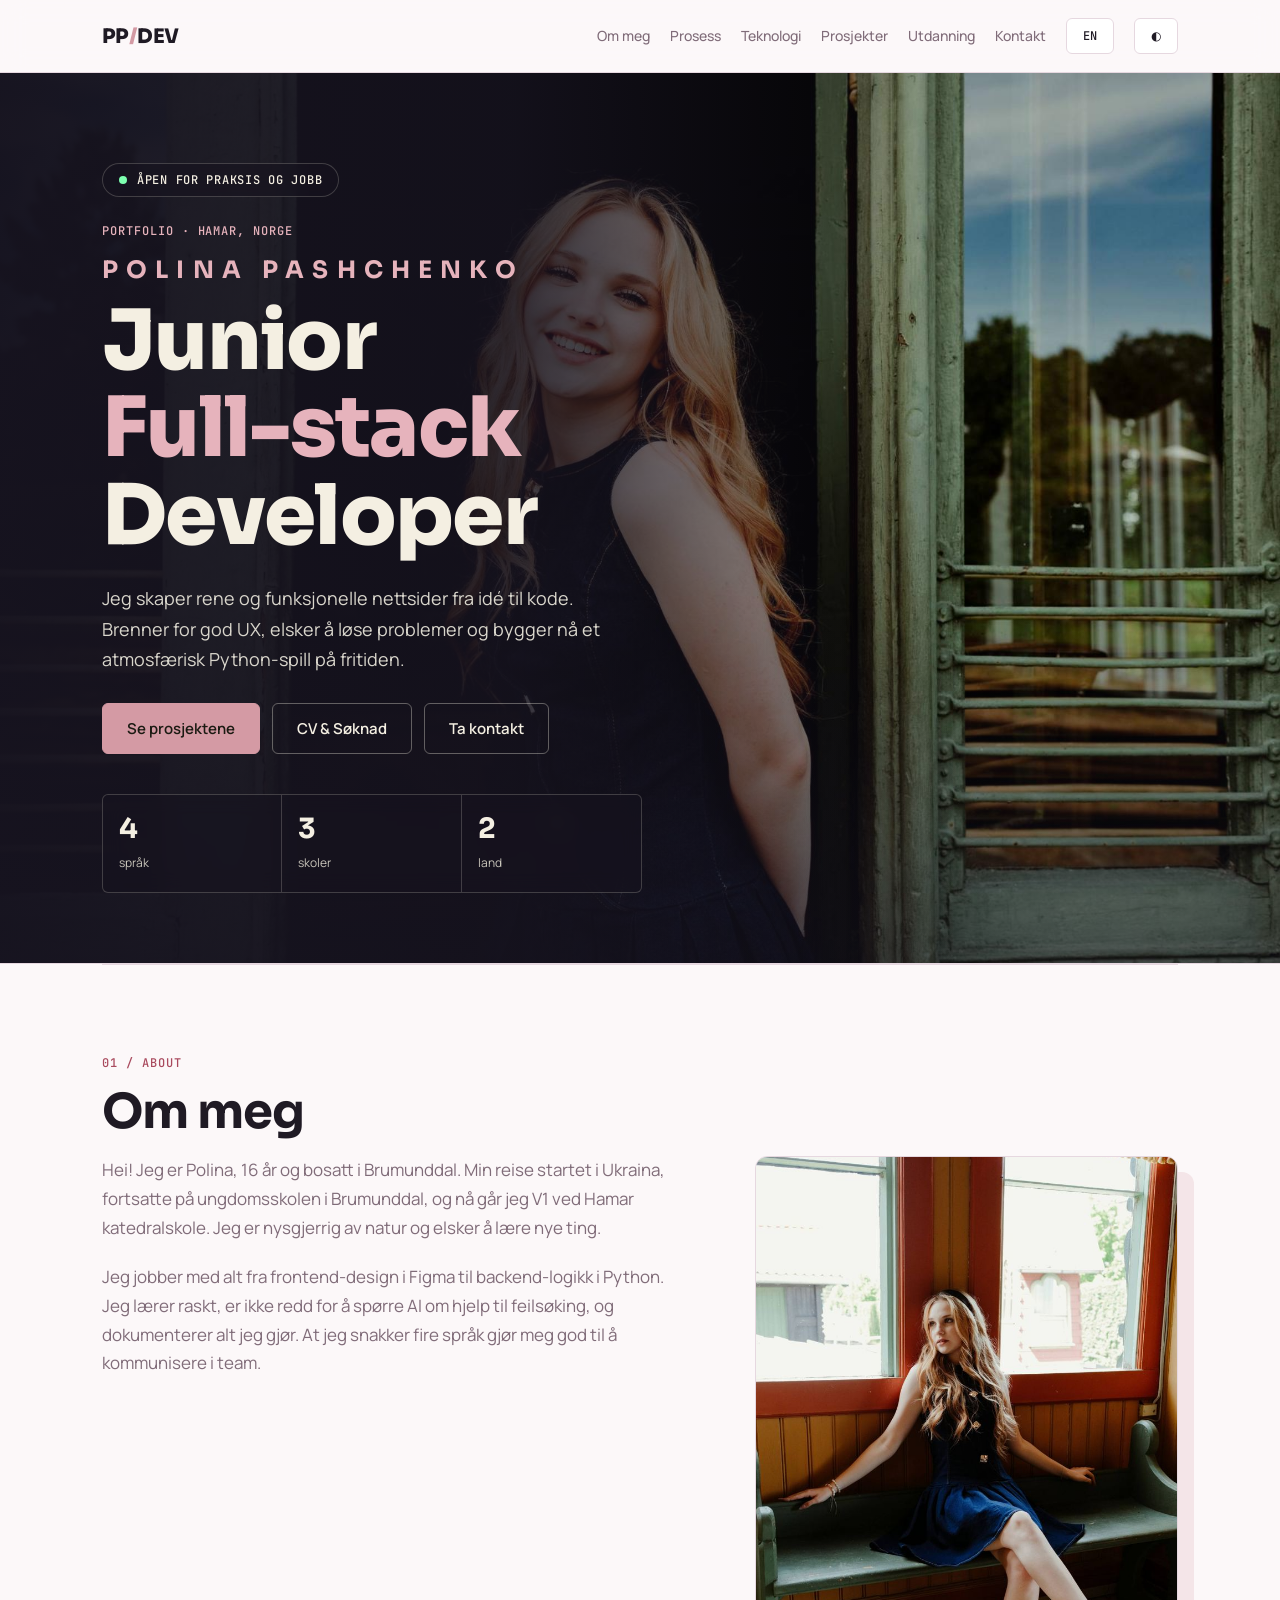
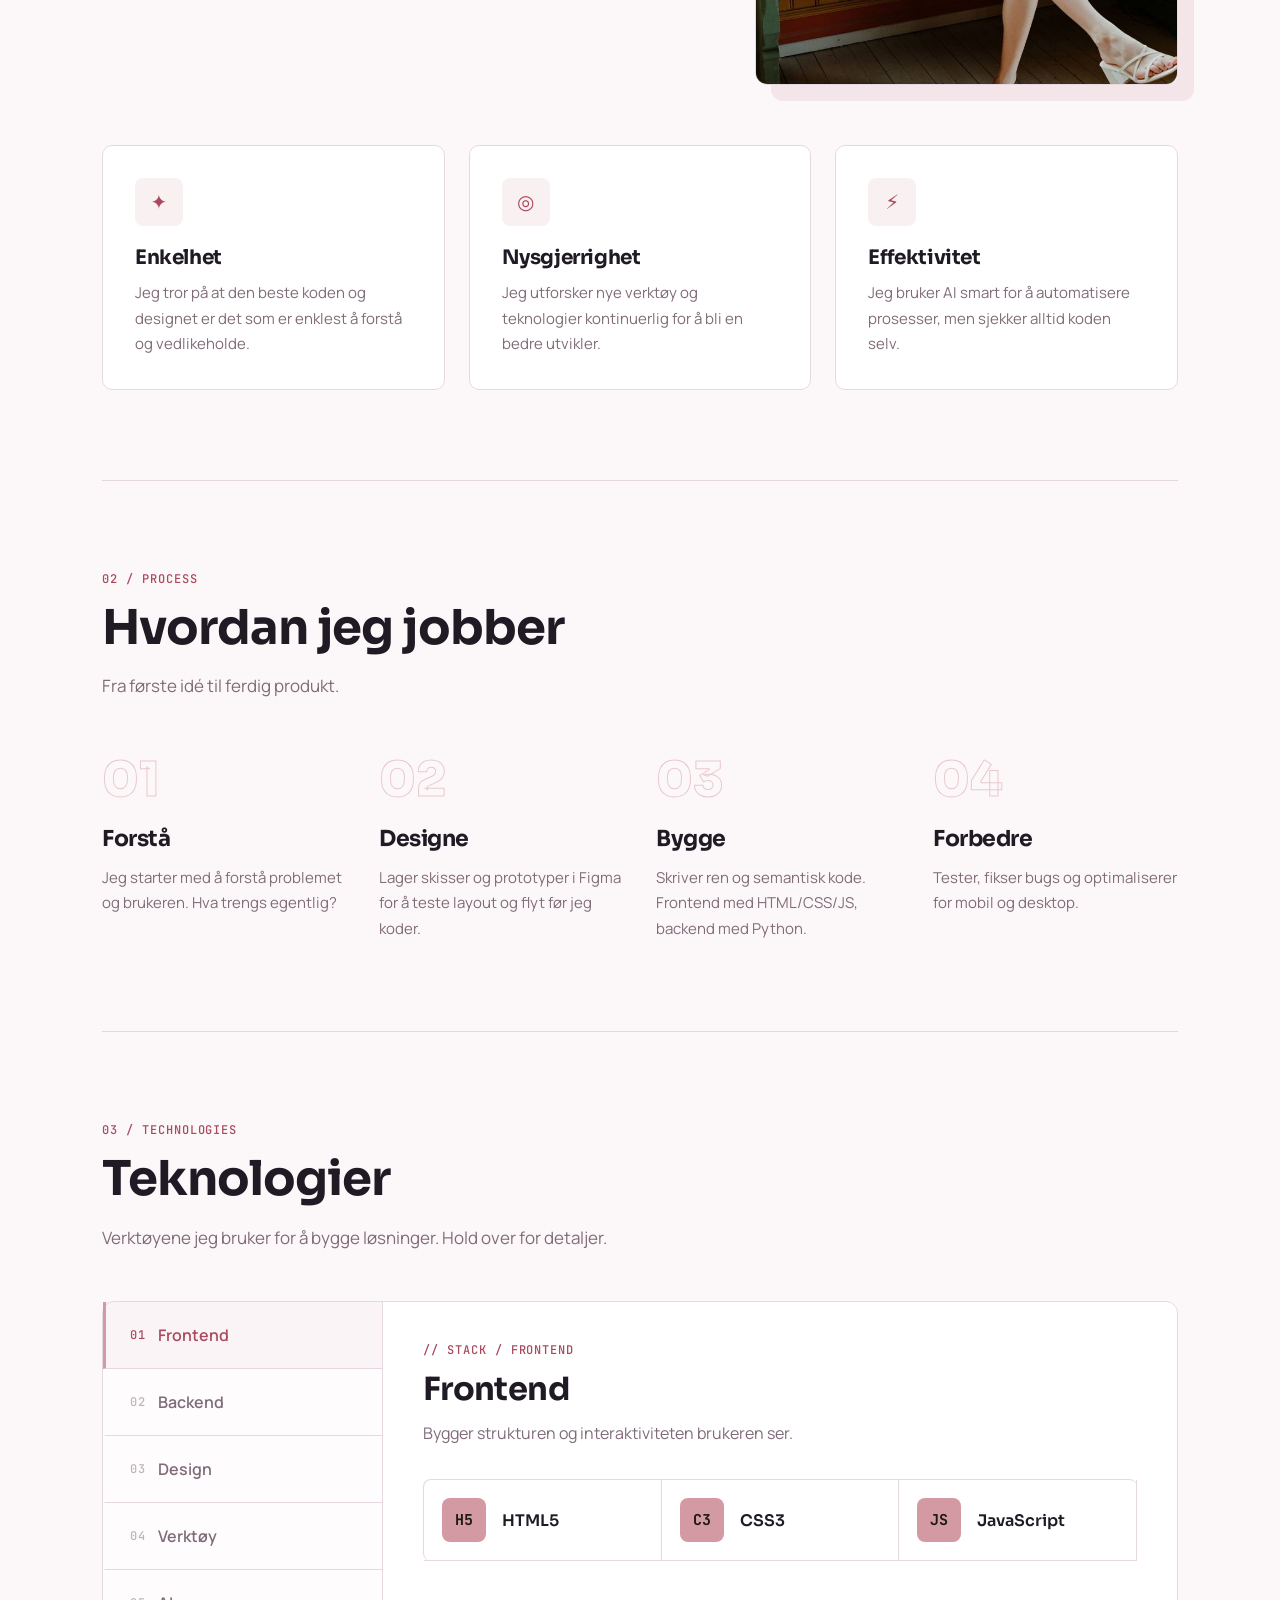
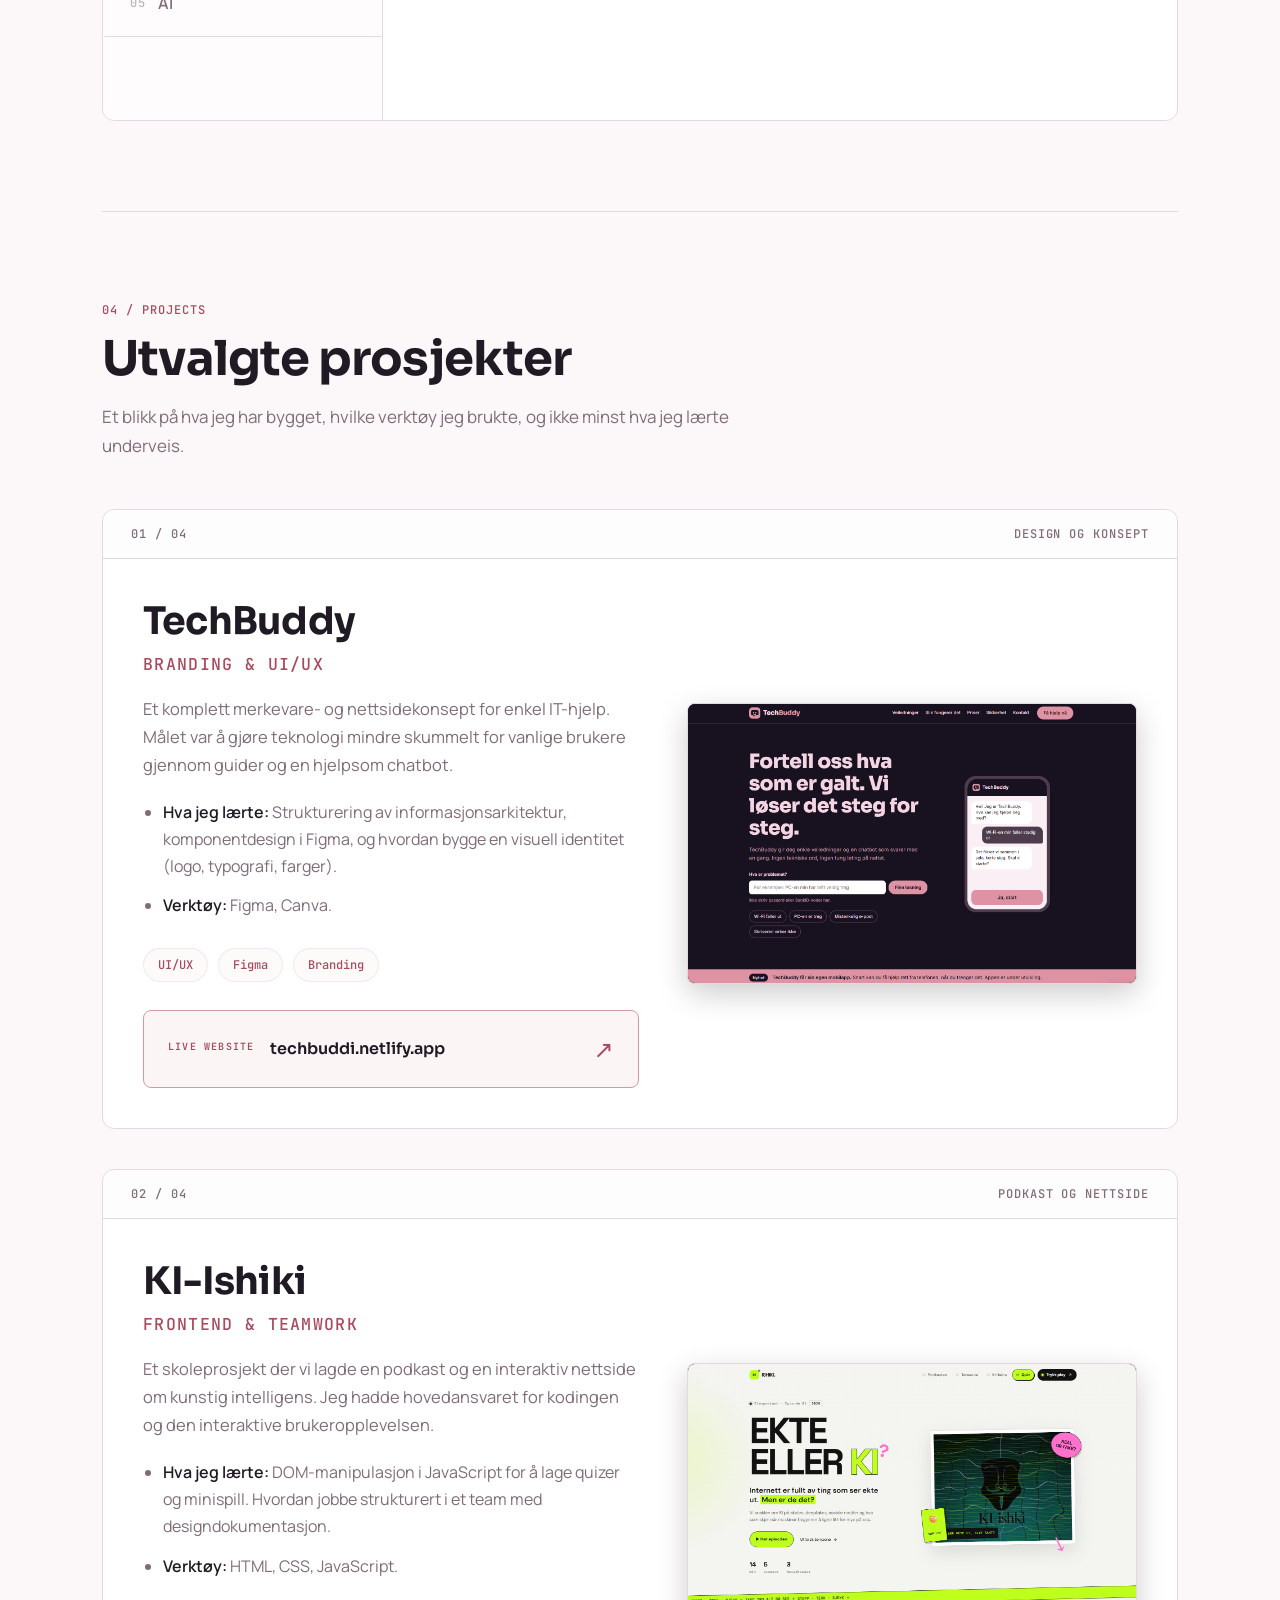
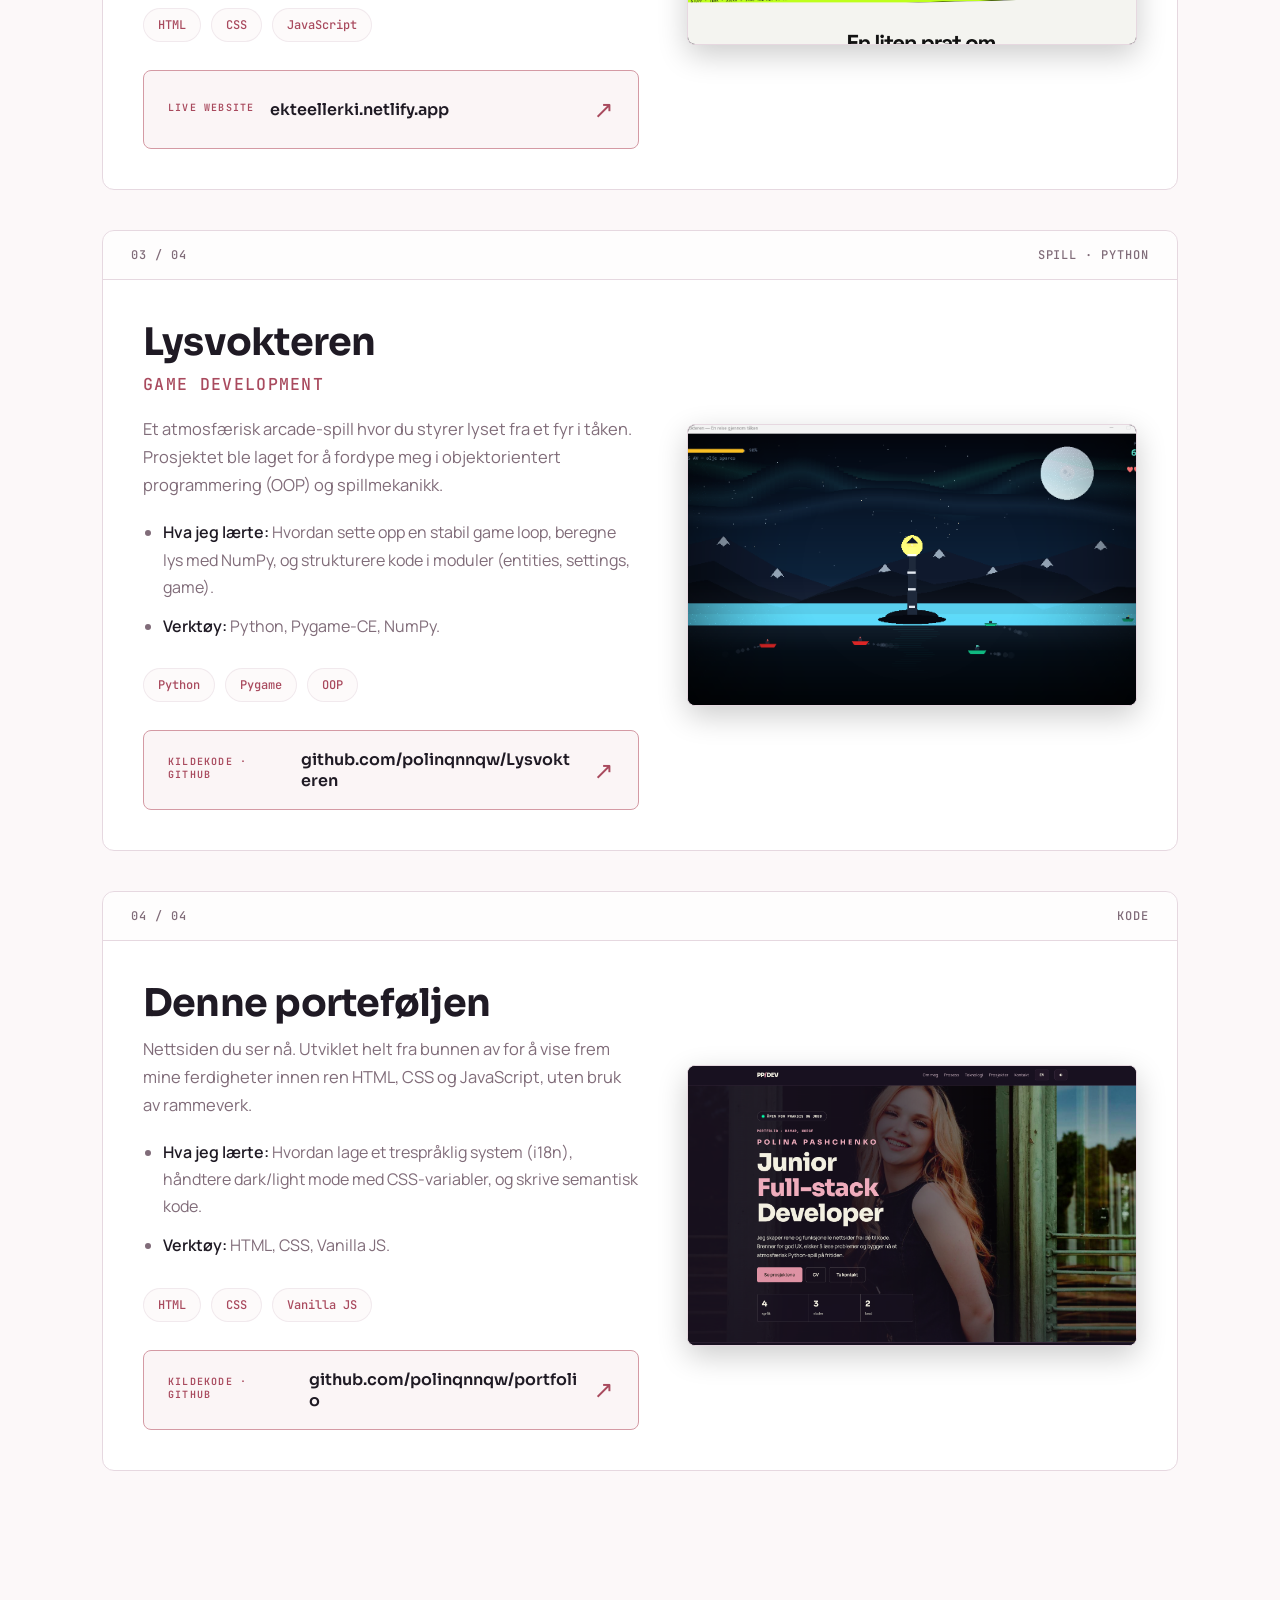
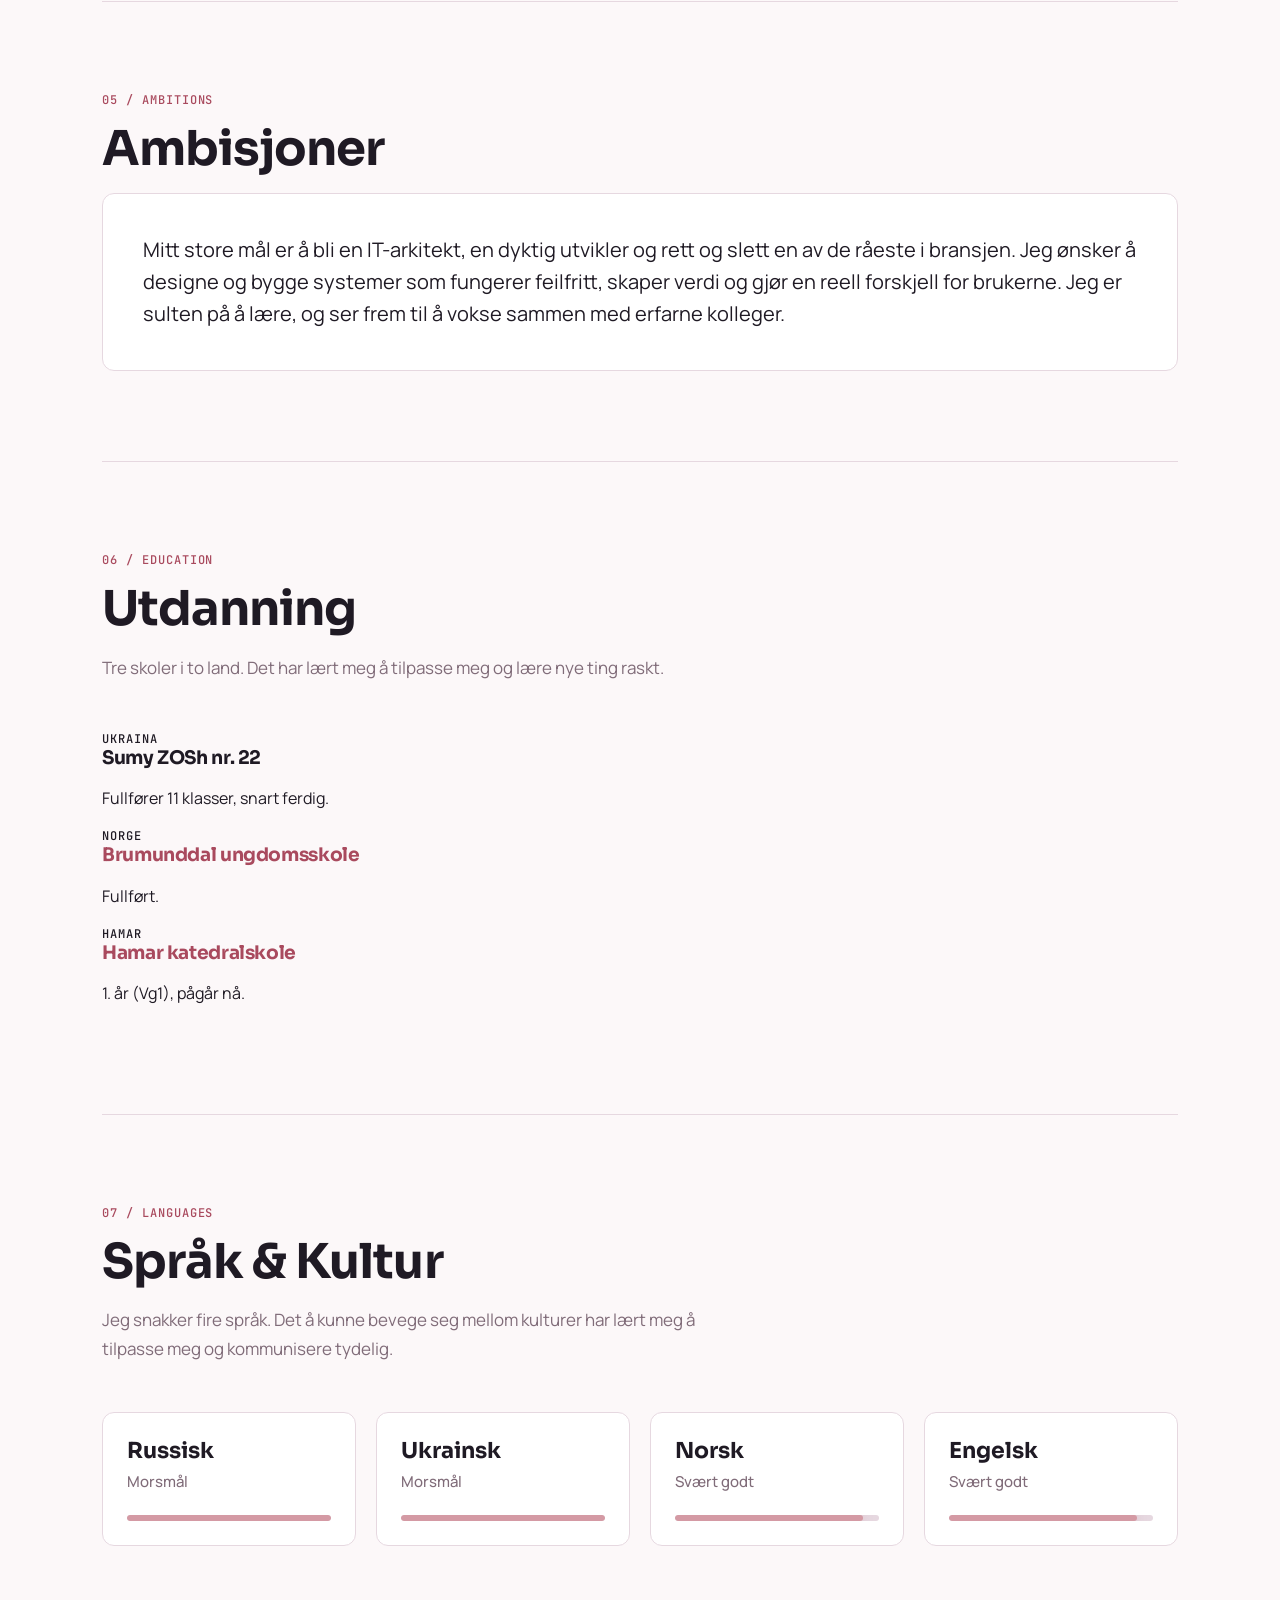
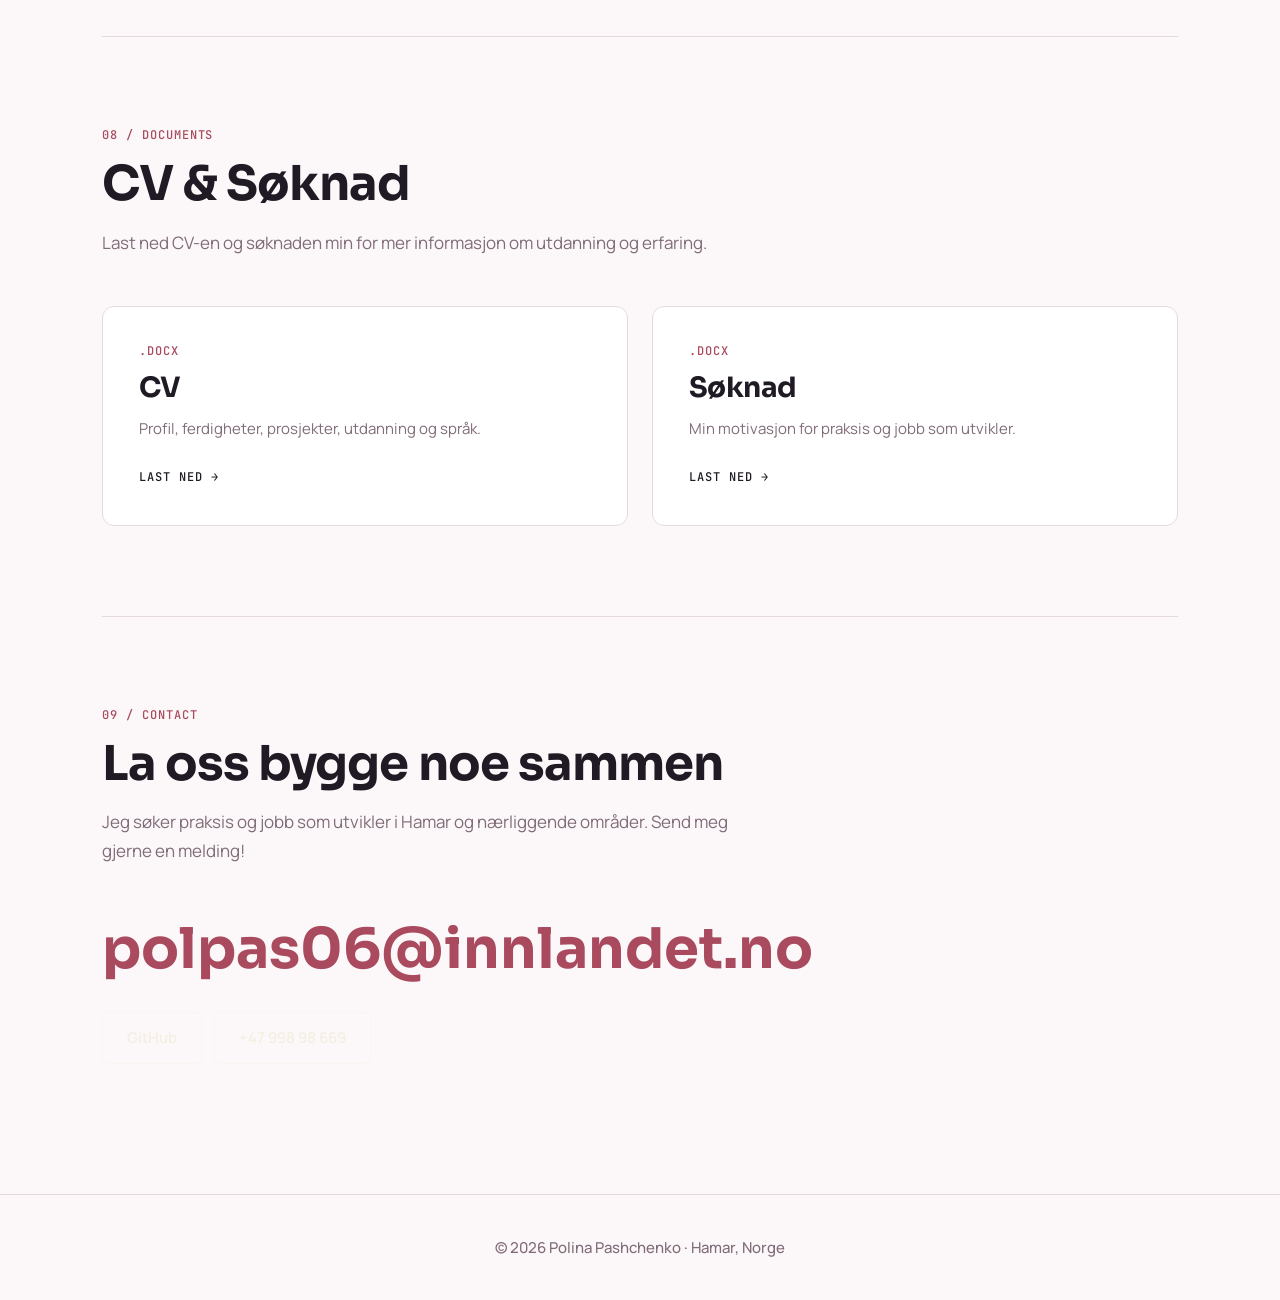
==== commit 2af3758d: "в" ====
--- a/index.html
+++ b/index.html
@@ -15,6 +15,7 @@
 <a class="l" href="#process" data-no="Prosess" data-en="Process"></a>
 <a class="l" href="#tech" data-no="Teknologi" data-en="Technologies"></a>
 <a class="l" href="#projects" data-no="Prosjekter" data-en="Projects"></a>
+<a class="l" href="#edu" data-no="Utdanning" data-en="Education"></a>
 <a class="l" href="#contact" data-no="Kontakt" data-en="Contact"></a>
 <button class="btn" id="lang">EN</button><button class="btn" id="theme" aria-label="Theme">◐</button>
 </div></nav>
@@ -34,7 +35,7 @@
     
     <div class="cta">
       <a class="p" href="#projects" data-no="Se prosjektene" data-en="View projects"></a>
-      <a href="#docs" data-no="CV" data-en="CV"></a>
+      <a href="#docs" data-no="CV & Søknad" data-en="CV & Application"></a>
       <a href="#contact" data-no="Ta kontakt" data-en="Contact"></a>
     </div>
 
@@ -54,7 +55,7 @@
 <h2 data-no="Om meg" data-en="About me"></h2>
 <div class="two">
 <div>
-<p data-no="Hei! Jeg er Polina, 16 år og bosatt i Hamar. Min reise startet i Ukraina, fortsatte på ungdomsskolen i Brumunddal, og nå går jeg V1 ved Hamar katedralskole. Jeg er nysgjerrig av natur og elsker å lære nye ting." data-en="Hi! I'm Polina, 18 years old and based in Hamar. My journey started in Ukraine, continued at lower secondary school in Brumunddal, and now I'm in my first year at Hamar katedralskole. I'm naturally curious and love learning new things."></p>
+<p data-no="Hei! Jeg er Polina, 16 år og bosatt i Brumunddal. Min reise startet i Ukraina, fortsatte på ungdomsskolen i Brumunddal, og nå går jeg V1 ved Hamar katedralskole. Jeg er nysgjerrig av natur og elsker å lære nye ting." data-en="Hi! I'm Polina, 16 years old and based in Brumunddal. My journey started in Ukraine, continued at lower secondary school in Brumunddal, and now I'm in my first year at Hamar katedralskole. I'm naturally curious and love learning new things."></p>
 <p data-no="Jeg jobber med alt fra frontend-design i Figma til backend-logikk i Python. Jeg lærer raskt, er ikke redd for å spørre AI om hjelp til feilsøking, og dokumenterer alt jeg gjør. At jeg snakker fire språk gjør meg god til å kommunisere i team." data-en="I work with everything from frontend design in Figma to backend logic in Python. I learn fast, am not afraid to ask AI for help debugging, and document everything I do. Speaking four languages makes me great at communicating in teams."></p>
 </div>
 <div class="photo">
@@ -62,7 +63,7 @@
 </div>
 </div>
 
-<!-- Мой подход -->
+<!-- Мой подход (Стили) -->
 <div class="approach-grid">
   <div class="approach-card">
     <div class="icon">✦</div>
@@ -274,34 +275,67 @@
 </div></div>
 </section>
 
-<!-- 05 BEYOND CODE -->
-<section id="beyond" class="reveal">
-<div class="m k">05 / beyond code</div>
-<h2 data-no="Når jeg ikke koder" data-en="When I'm not coding"></h2>
-<div class="beyond-grid">
-  <div class="beyond-card">
-    <h3 data-no="Språk & Kultur" data-en="Languages & Culture"></h3>
-    <p data-no="Jeg snakker fire språk (russisk, ukrainsk, norsk og engelsk). Det å kunne bevege seg mellom kulturer har lært meg å tilpasse meg og kommunisere tydelig." data-en="I speak four languages (Russian, Ukrainian, Norwegian, and English). Moving between cultures has taught me to adapt and communicate clearly."></p>
-  </div>
-  <div class="beyond-card">
-    <h3 data-no="Utdanning" data-en="Education"></h3>
-    <p data-no="Min bakgrunn strekker seg over to land. Fra Sumy i Ukraina, via Brumunddal ungdomsskole, til nå Hamar katedralskole (Vg1)." data-en="My background spans two countries. From Sumy in Ukraine, via Brumunddal lower secondary school, to now Hamar katedralskole (Vg1)."></p>
-  </div>
-</div>
-</section>
-
-<!-- 06 DOCS -->
+<!-- 05 AMBISJONER -->
+<section id="ambitions" class="reveal">
+<div class="m k">05 / ambitions</div>
+<h2 data-no="Ambisjoner" data-en="Ambitions"></h2>
+<div class="beyond-card" style="background: var(--bg2); padding: 40px; border-radius: 12px; border: 1px solid var(--line);">
+  <p data-no="Mitt store mål er å bli en IT-arkitekt, en dyktig utvikler og rett og slett en av de råeste i bransjen. Jeg ønsker å designe og bygge systemer som fungerer feilfritt, skaper verdi og gjør en reell forskjell for brukerne. Jeg er sulten på å lære, og ser frem til å vokse sammen med erfarne kolleger." data-en="My big goal is to become an IT architect, a skilled developer, and simply one of the most awesome in the industry. I want to design and build systems that work flawlessly, create value, and make a real difference for users. I am hungry to learn, and look forward to growing alongside experienced colleagues." style="font-size: 20px; line-height: 1.6; margin: 0; color: var(--text);"></p>
+</div>
+</section>
+
+<!-- 06 EDUCATION -->
+<section id="edu" class="reveal">
+<div class="m k">06 / education</div>
+<h2 data-no="Utdanning" data-en="Education"></h2>
+<p class="sub" data-no="Tre skoler i to land. Det har lært meg å tilpasse meg og lære nye ting raskt." data-en="Three schools in two countries. It has taught me to adapt and learn new things fast."></p>
+<div class="line"><div class="m">Ukraina</div><div><h3 data-no="Sumy ZOSh nr. 22" data-en="Sumy school No. 22 (ZOSh)"></h3><p data-no="Fullfører 11 klasser, snart ferdig." data-en="Completing 11 years of school, almost done."></p></div></div>
+<div class="line"><div class="m">Norge</div><div><h3><a href="https://www.ringsaker.kommune.no/tjenester/barn-oppvekst-og-laering/skole/alle-skoler/brumunddal-ungdomsskole/" target="_blank" rel="noopener noreferrer">Brumunddal ungdomsskole</a></h3><p data-no="Fullført." data-en="Completed."></p></div></div>
+<div class="line"><div class="m">Hamar</div><div><h3><a href="https://www.hamar-katedral.vgs.no/" target="_blank" rel="noopener noreferrer">Hamar katedralskole</a></h3><p data-no="1. år (Vg1), pågår nå." data-en="First year (Vg1), currently studying here."></p></div></div>
+</section>
+
+<!-- 07 LANGUAGES -->
+<section id="lang" class="reveal">
+<div class="m k">07 / languages</div>
+<h2 data-no="Språk & Kultur" data-en="Languages & Culture"></h2>
+<p class="sub" data-no="Jeg snakker fire språk. Det å kunne bevege seg mellom kulturer har lært meg å tilpasse meg og kommunisere tydelig." data-en="I speak four languages. Moving between cultures has taught me to adapt and communicate clearly."></p>
+<div class="langs">
+<div><b data-no="Russisk" data-en="Russian ⟹ "></b><span data-no="Morsmål" data-en="Native"></span><i style="--w:100%"></i></div>
+<div><b data-no="Ukrainsk" data-en="Ukrainian ⟹ "></b><span data-no="Morsmål" data-en="Native"></span><i style="--w:100%"></i></div>
+<div><b data-no="Norsk" data-en="Norwegian ⟹ "></b><span data-no="Svært godt" data-en="Very good"></span><i style="--w:92%"></i></div>
+<div><b data-no="Engelsk" data-en="English ⟹ "></b><span data-no="Svært godt" data-en="Very good"></span><i style="--w:92%"></i></div>
+</div>
+</section>
+
+<!-- 08 DOCS (CV & SØKNAD) -->
 <section id="docs" class="reveal">
-<div class="m k">06 / documents</div>
-<h2 data-no="CV" data-en="CV"></h2>
-<p class="sub" data-no="Last ned CV-en min for mer informasjon om utdanning og erfaring." data-en="Download my CV for more information about education and experience."></p>
+<div class="m k">08 / documents</div>
+<h2 data-no="CV & Søknad" data-en="CV & Application"></h2>
+<p class="sub" data-no="Last ned CV-en og søknaden min for mer informasjon om utdanning og erfaring." data-en="Download my CV and application for more information about education and experience."></p>
 <div class="docs">
-<a class="doc" href="CV_Polina_Pashchenko.docx" download><div class="m" style="color:var(--a2)">.DOCX</div><h3>CV</h3><p data-no="Profil, ferdigheter, prosjekter, utdanning og språk." data-en="Profile, skills, projects, education and languages."></p><span class="m" data-no="Last ned →" data-en="Download →"></span></a>
-</div></section>
-
-<!-- 07 CONTACT -->
+  
+  <!-- Карточка CV -->
+  <a class="doc" href="CV_Polina_Pashchenko.docx" download>
+    <div class="m" style="color:var(--a2)">.DOCX</div>
+    <h3>CV</h3>
+    <p data-no="Profil, ferdigheter, prosjekter, utdanning og språk." data-en="Profile, skills, projects, education and languages."></p>
+    <span class="m" data-no="Last ned →" data-en="Download →"></span>
+  </a>
+
+  <!-- Карточка Søknad -->
+  <a class="doc" href="Soknad_Polina_Pashchenko.docx" download>
+    <div class="m" style="color:var(--a2)">.DOCX</div>
+    <h3 data-no="Søknad" data-en="Application">Søknad</h3>
+    <p data-no="Min motivasjon for praksis og jobb som utvikler." data-en="My motivation for internship and work as a developer."></p>
+    <span class="m" data-no="Last ned →" data-en="Download →"></span>
+  </a>
+
+</div>
+</section>
+
+<!-- 09 CONTACT -->
 <section id="contact" class="reveal">
-<div class="m k">07 / contact</div>
+<div class="m k">09 / contact</div>
 <h2 data-no="La oss bygge noe sammen" data-en="Let's build something together"></h2>
 <p class="sub" data-no="Jeg søker praksis og jobb som utvikler i Hamar og nærliggende områder. Send meg gjerne en melding!" data-en="I am looking for an internship or job as a developer in Hamar and nearby areas. Feel free to message me!"></p>
 <p><a class="big" href="mailto:polpas06@innlandet.no">polpas06@innlandet.no</a></p>
--- a/css/style.css
+++ b/css/style.css
@@ -96,7 +96,6 @@
     min-height: min(92vh, 860px);
     display: flex;
     align-items: center;
-    /* Фото сдвинуто вправо (right center), чтобы текст слева не перекрывал лицо */
     background: #16131F url(../images/hero.jpg) right center/cover no-repeat;
     color: #F4EFE2;
     border-bottom: 1px solid var(--line);
@@ -107,7 +106,6 @@
     content: "";
     position: absolute;
     inset: 0;
-    /* Затемняем левую часть, где будет текст, а правая остается прозрачной */
     background: linear-gradient(90deg, rgba(22,19,31,.98) 0%, rgba(22,19,31,.85) 40%, rgba(22,19,31,0) 75%), linear-gradient(0deg, rgba(22,19,31,.5), transparent 40%);
     z-index: 1;
 }
@@ -120,13 +118,8 @@
     padding-bottom: 70px;
 }
 
-/* Ограничиваем ширину заголовков и текста, чтобы они не уходили на фото */
-.hero h1 {
-    max-width: 650px; 
-}
-.hero .lead {
-    max-width: 500px;
-}
+.hero h1 { max-width: 650px; }
+.hero .lead { max-width: 500px; }
 
 @media(max-width:860px) {
     .hero { background-position: 70% center; align-items: flex-end; }
@@ -272,7 +265,7 @@
 .step h3 { font-size: 22px; margin-bottom: 12px; }
 .step p { color: var(--muted); font-size: 15px; margin: 0; }
 
-/* Технологии */
+/* ============ ТЕХНОЛОГИИ (ИСПРАВЛЕНО) ============ */
 .tech {
     display: grid;
     grid-template-columns: 280px 1fr;
@@ -280,13 +273,24 @@
     border-radius: 12px;
     background: var(--bg2);
     min-height: 420px;
-    overflow: hidden;
+    /* Убрали overflow: hidden, чтобы подсказки не обрезались */
 }
 @media(max-width:860px) { .tech { grid-template-columns: 1fr; } }
 
-.tabs { border-right: 1px solid var(--line); background: color-mix(in srgb, var(--bg) 40%, transparent); }
+.tabs { 
+    border-right: 1px solid var(--line); 
+    background: color-mix(in srgb, var(--bg) 40%, transparent); 
+    border-radius: 12px 0 0 12px; /* Скругляем левые углы вручную */
+}
 @media(max-width:860px) {
-    .tabs { border-right: 0; border-bottom: 1px solid var(--line); display: flex; overflow-x: auto; background: none; }
+    .tabs { 
+        border-right: 0; 
+        border-bottom: 1px solid var(--line); 
+        display: flex; 
+        overflow-x: auto; 
+        background: none; 
+        border-radius: 12px 12px 0 0; /* Скругляем верхние углы вручную */
+    }
 }
 
 .tabs button {
@@ -304,7 +308,14 @@
 .panel h3 { font-size: 32px; margin: 8px 0 12px; }
 .panel > p { color: var(--muted); margin: 0 0 32px; max-width: 560px; font-size: 16px; }
 
-.tiles { display: grid; grid-template-columns: repeat(auto-fill, minmax(200px, 1fr)); border-top: 1px solid var(--line); border-left: 1px solid var(--line); border-radius: 8px; overflow: hidden; }
+.tiles { 
+    display: grid; 
+    grid-template-columns: repeat(auto-fill, minmax(200px, 1fr)); 
+    border-top: 1px solid var(--line); 
+    border-left: 1px solid var(--line); 
+    border-radius: 8px; 
+    /* Убрали overflow: hidden здесь тоже */
+}
 
 a.tile {
     border-right: 1px solid var(--line); border-bottom: 1px solid var(--line); padding: 18px;
@@ -315,13 +326,56 @@
 .tile i { width: 44px; height: 44px; display: grid; place-items: center; background: var(--a); color: #1b1a12; border-radius: 8px; font: 700 15px "JetBrains Mono", monospace; font-style: normal; flex: none; }
 .tile b { display: block; font-size: 16px; font-family: "Sora"; font-weight: 600; }
 
+/* ========== ПОДСКАЗКИ (TOOLTIPS) ========== */
 .tile::after {
-    content: attr(data-tip); position: absolute; left: 50%; bottom: calc(100% + 8px); transform: translateX(-50%) translateY(4px);
-    background: var(--text); color: var(--bg); font: 500 13px/1.4 'Manrope', sans-serif; padding: 10px 14px; border-radius: 6px;
-    width: max-content; max-width: 260px; text-align: left; white-space: normal; pointer-events: none; opacity: 0; visibility: hidden;
-    transition: opacity .18s ease, transform .18s ease, visibility .18s; z-index: 50; box-shadow: 0 8px 24px rgba(0,0,0,.3);
-}
-.tile:hover::after, .tile:focus-visible::after { opacity: 1; visibility: visible; transform: translateX(-50%) translateY(0); }
+    content: attr(data-tip);
+    position: absolute;
+    left: 50%;
+    bottom: calc(100% + 8px);
+    transform: translateX(-50%) translateY(4px);
+    background: var(--text);
+    color: var(--bg);
+    font: 500 13px/1.4 'Manrope', sans-serif;
+    padding: 10px 14px;
+    border-radius: 6px;
+    width: max-content;
+    max-width: 260px;
+    text-align: left;
+    white-space: normal;
+    pointer-events: none;
+    opacity: 0;
+    visibility: hidden;
+    transition: opacity .18s ease, transform .18s ease, visibility .18s;
+    z-index: 50;
+    box-shadow: 0 8px 24px rgba(0,0,0,.3);
+}
+
+.tile::before {
+    content: "";
+    position: absolute;
+    left: 50%;
+    bottom: calc(100% + 2px);
+    transform: translateX(-50%);
+    border: 6px solid transparent;
+    border-top-color: var(--text);
+    opacity: 0;
+    visibility: hidden;
+    transition: opacity .18s ease, visibility .18s;
+    z-index: 51;
+}
+
+.tile:hover::after, .tile:focus-visible::after,
+.tile:hover::before, .tile:focus-visible::before {
+    opacity: 1;
+    visibility: visible;
+    transform: translateX(-50%) translateY(0);
+}
+
+@media (max-width: 720px) {
+    .tile::after { left: 0; transform: none; max-width: 220px; }
+    .tile:hover::after, .tile:focus-visible::after { transform: none; }
+    .tile::before { left: 20px; }
+}
 
 /* Проекты */
 .proj { border: 1px solid var(--line); border-radius: 12px; background: var(--bg2); margin-bottom: 40px; transition: border-color .3s, box-shadow .3s; overflow: hidden; }
@@ -373,4 +427,56 @@
 .reveal.in { opacity: 1; transform: none; }
 @media (prefers-reduced-motion: reduce) { .reveal { opacity: 1; transform: none; transition: none; } }
 
-a:focus-visible, button:focus-visible { outline: 2px solid var(--a2); outline-offset: 4px; }+a:focus-visible, button:focus-visible { outline: 2px solid var(--a2); outline-offset: 4px; }
+/* ============ ЯЗЫКИ (ИСПРАВЛЕНО) ============ */
+.langs {
+    display: grid;
+    grid-template-columns: repeat(auto-fit, minmax(240px, 1fr));
+    gap: 20px;
+    margin-top: 30px;
+}
+
+.langs > div {
+    background: var(--bg2);
+    border: 1px solid var(--line);
+    border-radius: 12px;
+    padding: 24px;
+    transition: border-color 0.2s, transform 0.2s;
+}
+
+.langs > div:hover {
+    border-color: var(--a);
+    transform: translateY(-4px);
+}
+
+.langs b {
+    display: block;
+    font: 700 22px "Sora";
+    color: var(--text);
+    margin-bottom: 4px;
+}
+
+.langs span {
+    color: var(--muted);
+    font-size: 15px;
+    font-weight: 500;
+}
+
+.langs i {
+    display: block;
+    height: 6px;
+    background: var(--line);
+    margin-top: 20px;
+    border-radius: 4px;
+    overflow: hidden;
+}
+
+.langs i::after {
+    content: "";
+    display: block;
+    height: 100%;
+    background: var(--a);
+    width: var(--w);
+    border-radius: 4px;
+    box-shadow: 0 0 10px color-mix(in srgb, var(--a) 50%, transparent);
+}
